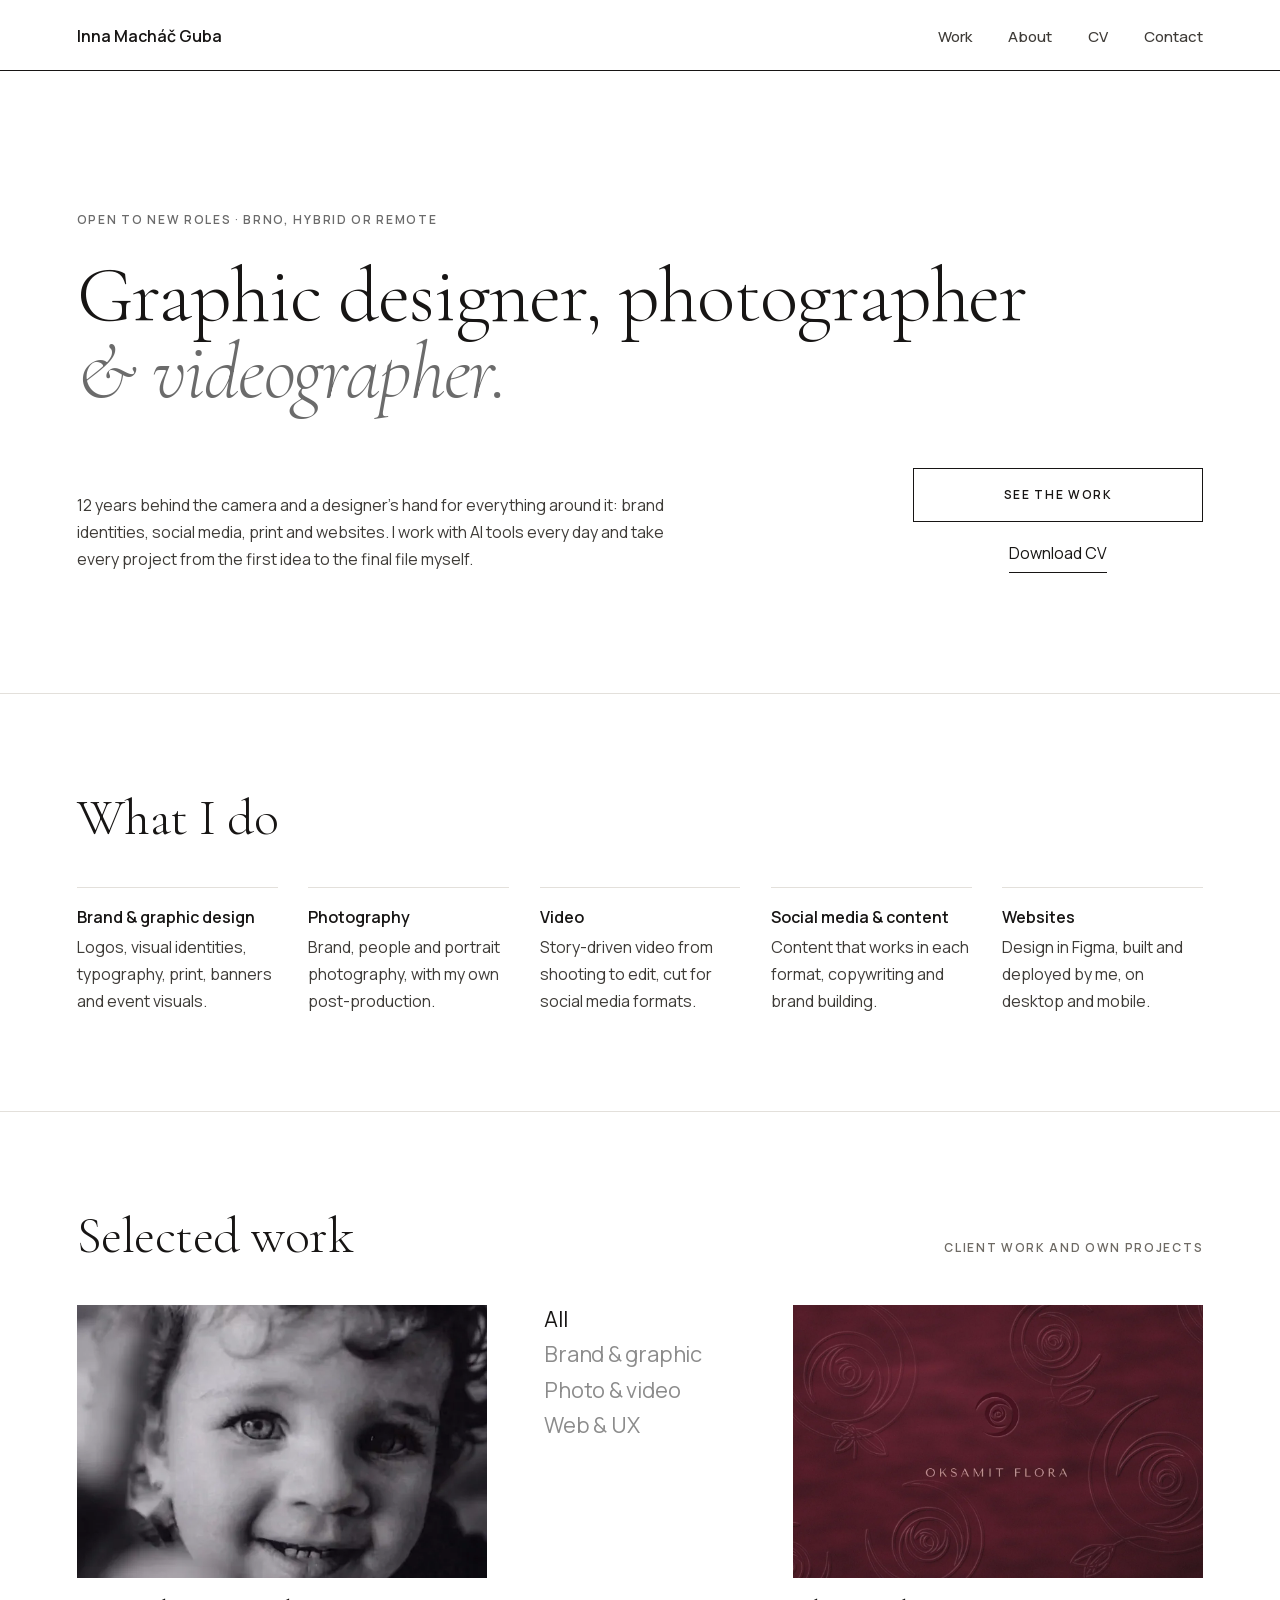
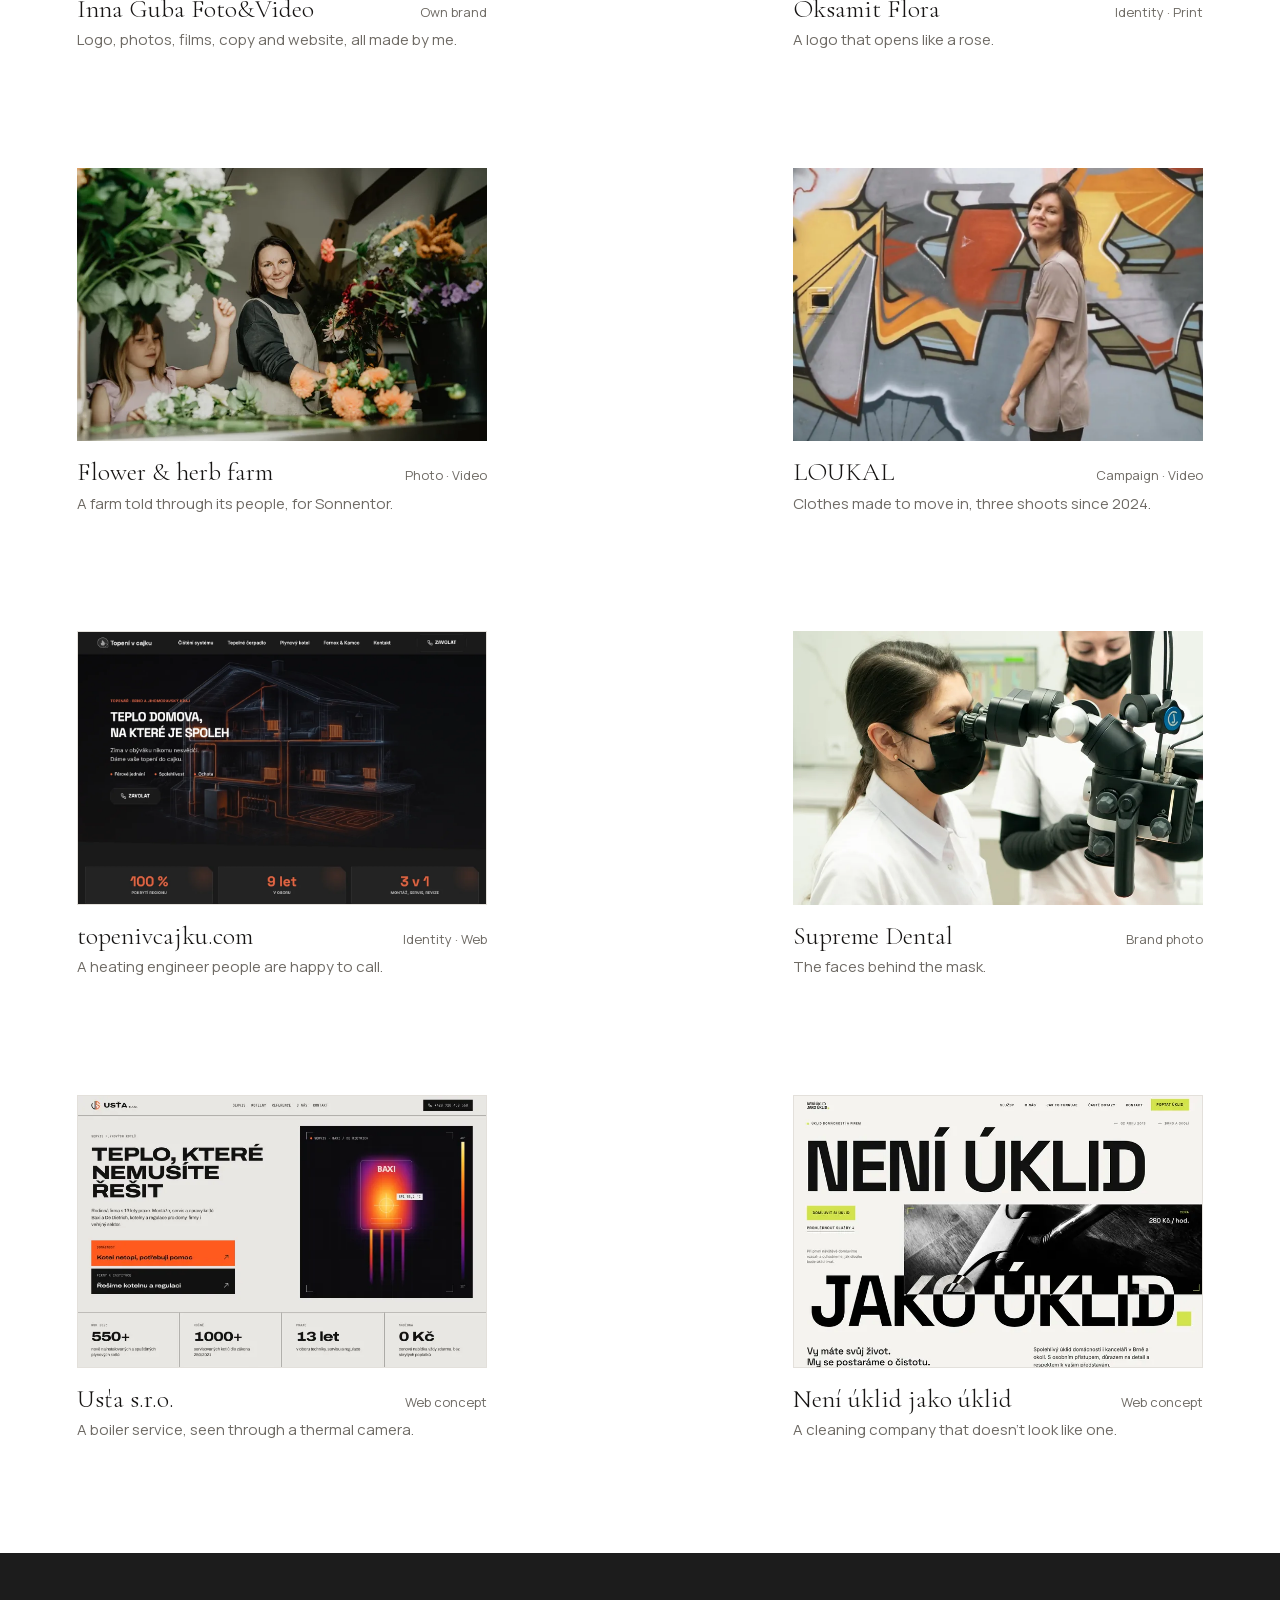
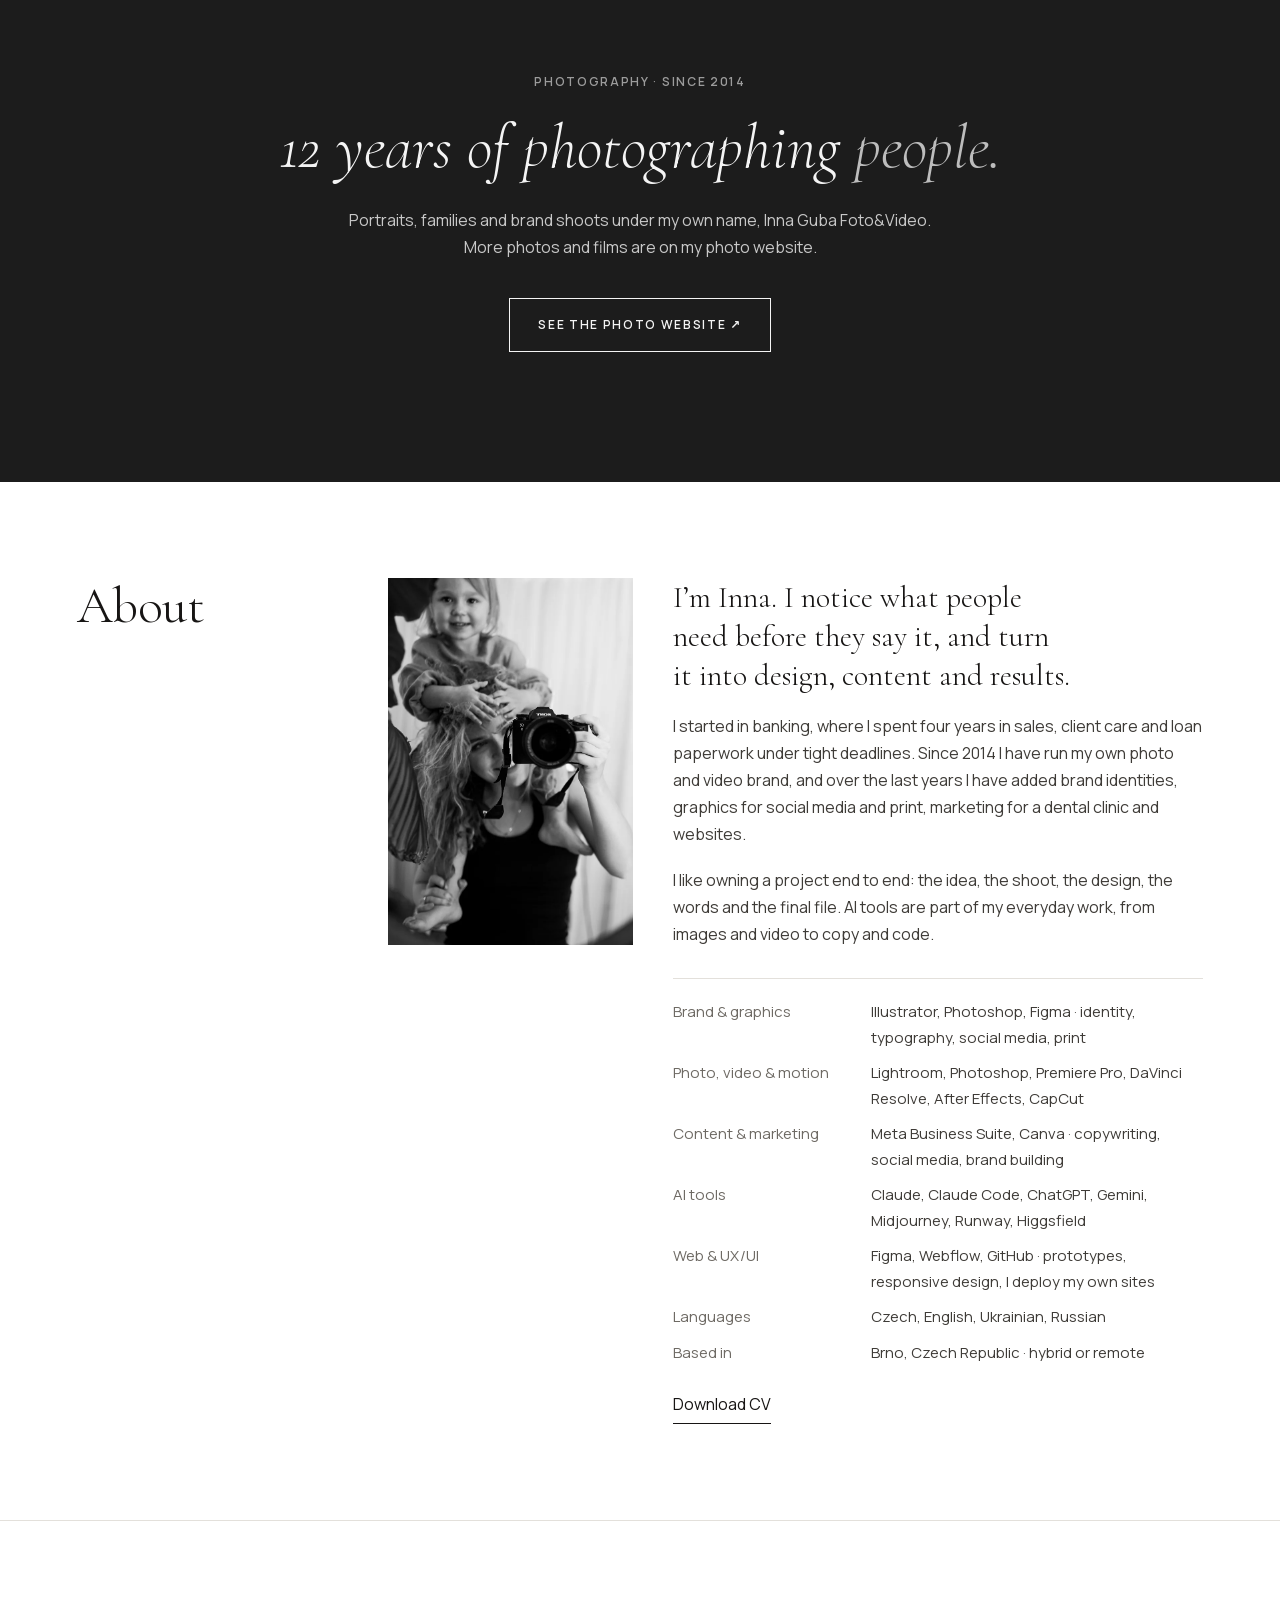
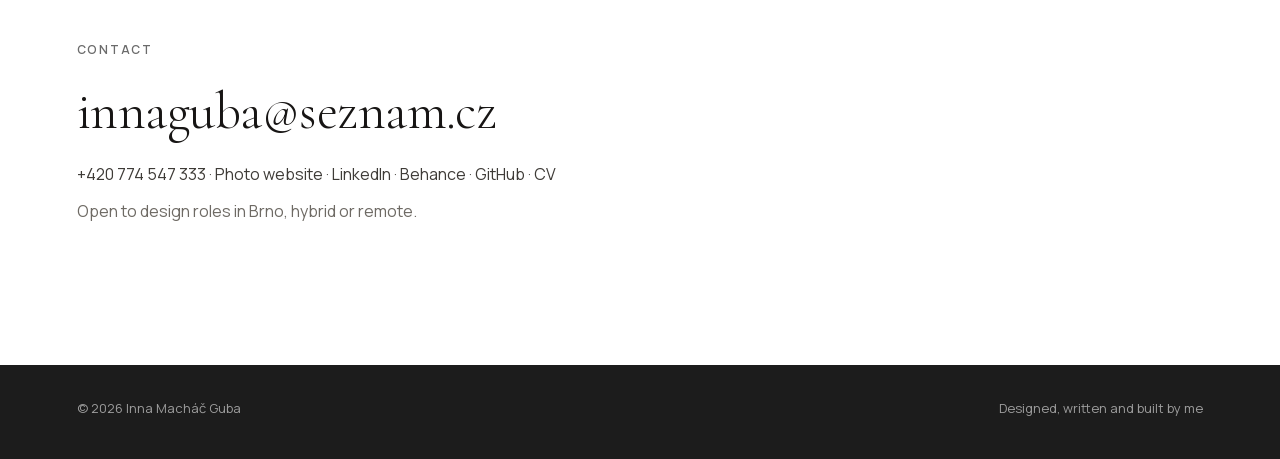
==== index.html @ ebc8677a "Oksamit Flora card: logo on embossed bordeaux velvet instead of the stationery mockup Co-Authored-By" ====
<!doctype html>
<html lang="en">
<head>
<meta charset="utf-8">
<meta name="viewport" content="width=device-width, initial-scale=1, viewport-fit=cover">
<title>Inna Macháč Guba — Graphic designer, photographer &amp; videographer</title>
<meta name="description" content="Portfolio of Inna Macháč Guba: brand identities, graphic design, photography, video, social media content and websites. Brno, hybrid or remote.">
<link rel="canonical" href="https://portfolio.innaguba.com/">
<meta name="author" content="Inna Macháč Guba">
<meta property="og:type" content="website">
<meta property="og:url" content="https://portfolio.innaguba.com/">
<meta property="og:title" content="Inna Macháč Guba — Graphic designer, photographer &amp; videographer">
<meta property="og:description" content="Brand, graphic design, photography, video, social media and websites.">
<meta property="og:image" content="https://portfolio.innaguba.com/assets/img/og/innaguba.jpg">
<meta property="og:image:width" content="1200">
<meta property="og:image:height" content="630">
<meta name="twitter:card" content="summary_large_image">
<meta name="theme-color" content="#FFFFFF">
<link rel="preload" href="assets/fonts/cormorant-garamond-normal-latin.woff2" as="font" type="font/woff2" crossorigin>
<link rel="icon" href="assets/img/favicon.svg?v=4" type="image/svg+xml">
<link rel="icon" href="assets/img/favicon-32.png?v=4" sizes="32x32" type="image/png">
<link rel="apple-touch-icon" href="assets/img/apple-touch-icon.png">
<link rel="stylesheet" href="assets/css/main.css?v=42">
<link rel="stylesheet" href="assets/css/portfolio.css?v=18">
<script>document.documentElement.classList.add('js')</script>
<script type="application/ld+json">{"@context":"https://schema.org","@type":"Person","name":"Inna Macháč Guba","jobTitle":"Graphic designer, photographer and videographer","url":"https://portfolio.innaguba.com/","image":"https://portfolio.innaguba.com/assets/img/portrait.webp","email":"mailto:innaguba@seznam.cz","address":{"@type":"PostalAddress","addressLocality":"Brno","addressCountry":"CZ"},"knowsLanguage":["en","cs","uk","ru"],"knowsAbout":["Graphic design","Brand identity","Photography","Video production","Social media content","AI tools","Web design","UX/UI"],"sameAs":["https://www.linkedin.com/in/inna-mach%C3%A1%C4%8D-guba/","https://www.behance.net/innaguba","https://github.com/imgcode-art","https://design.innaguba.com/"]}</script>
</head>
<body>
<a class="skip" href="#main">Skip to content</a>

<header class="site-head">
  <div class="wrap">
    <button class="menu-btn" type="button" aria-label="Open menu" aria-expanded="false" aria-controls="site-nav"><span></span><span></span></button>
    <a class="name" href="./" aria-label="Inna Macháč Guba, homepage">Inna Macháč Guba</a>
    <nav id="site-nav" aria-label="Main">
      <a href="#work">Work</a>
      <a href="#about">About</a>
      <a href="cv/Inna_Machac_Guba_CV.pdf" target="_blank" rel="noopener">CV</a>
      <a href="#contact">Contact</a>
    </nav>
  </div>
</header>

<main id="main">
<section class="hero">
  <div class="wrap">
    <div class="hero-top">
      <div>
        <p class="label">Open to new roles · Brno, hybrid or remote</p>
        <h1>Graphic designer, photographer <em class="accent">&amp;&nbsp;videographer.</em></h1>
      </div>
    </div>
    <div class="hero-foot">
      <p>12 years behind the camera and a designer’s hand for everything around it: brand identities, social media, print and websites. I work with AI tools every day and take every project from the first idea to the final file myself.</p>
      <div class="hero-actions">
        <a class="btn" href="#work">See the work</a>
        <a class="line-link" href="cv/Inna_Machac_Guba_CV.pdf" target="_blank" rel="noopener">Download CV</a>
      </div>
    </div>
  </div>
</section>

<section class="section" id="disciplines">
  <div class="wrap">
    <h2 class="h2">What I do</h2>
    <ol class="disc">
      <li><h3>Brand &amp; graphic design</h3><p>Logos, visual identities, typography, print, banners and event visuals.</p></li>
      <li><h3>Photography</h3><p>Brand, people and portrait photography, with my own post-production.</p></li>
      <li><h3>Video</h3><p>Story-driven video from shooting to edit, cut for social media formats.</p></li>
      <li><h3>Social media &amp; content</h3><p>Content that works in each format, copywriting and brand building.</p></li>
      <li><h3>Websites</h3><p>Design in Figma, built and deployed by me, on desktop and mobile.</p></li>
    </ol>
  </div>
</section>

<section class="section" id="work">
  <div class="wrap">
    <div class="work-head">
      <h2 class="h2">Selected work</h2>
      <span class="label">Client work and own projects</span>
    </div>

    <div class="wx" data-filter="all">
      <nav class="wx-filter" aria-label="Filter projects">
        <button type="button" data-cat="all" aria-pressed="true">All</button>
        <button type="button" data-cat="brand" aria-pressed="false">Brand &amp; graphic</button>
        <button type="button" data-cat="photo" aria-pressed="false">Photo &amp; video</button>
        <button type="button" data-cat="web" aria-pressed="false">Web &amp; UX</button>
      </nav>
      <div class="wx-col wx-l"></div>
      <div class="wx-col wx-r"></div>

      <div class="wx-pool">
        <a class="wcard" href="work/innaguba.html" data-cats="brand photo web">
          <span class="wmedia"><video class="loop" src="assets/video/innaguba/hero.mp4" poster="assets/video/innaguba/hero.webp" muted loop playsinline preload="none" aria-label="Black-and-white family film"></video></span>
          <span class="wmeta"><span class="wname">Inna Guba Foto&amp;Video</span><span class="wtag">Own brand</span></span>
          <span class="wline">Logo, photos, films, copy and website, all made by me.</span>
        </a>
        <a class="wcard" href="work/oksamit-flora.html" data-cats="brand">
          <span class="wmedia"><img src="assets/img/oksamit/card-1200.webp" width="1200" height="800" alt="The Oksamit Flora logo and wordmark on bordeaux velvet, with embossed roses around it" loading="lazy"></span>
          <span class="wmeta"><span class="wname">Oksamit Flora</span><span class="wtag">Identity · Print</span></span>
          <span class="wline">A logo that opens like a rose.</span>
        </a>
        <a class="wcard" href="work/herb-farm.html" data-cats="photo">
          <span class="wmedia"><img src="assets/img/farm/cover-800.webp" width="800" height="533" alt="A woman from the farm team smiling over fresh dahlias" loading="lazy"></span>
          <span class="wmeta"><span class="wname">Flower &amp; herb farm</span><span class="wtag">Photo · Video</span></span>
          <span class="wline">A farm told through its people, for Sonnentor.</span>
        </a>
        <a class="wcard" href="work/loukal.html" data-cats="photo">
          <span class="wmedia"><video class="loop" src="assets/video/loukal/graffiti.mp4" poster="assets/video/loukal/graffiti.webp" muted loop playsinline preload="none" aria-label="A woman in a beige T-shirt smiling in front of a colourful mural"></video></span>
          <span class="wmeta"><span class="wname">LOUKAL</span><span class="wtag">Campaign · Video</span></span>
          <span class="wline">Clothes made to move in, three shoots since 2024.</span>
        </a>
        <a class="wcard" href="work/topenivcajku.html" data-cats="brand web">
          <span class="wmedia shot"><img src="assets/img/topeni/card-1200.webp?v=2" width="1200" height="800" alt="The topenivcajku.com homepage: a glowing heating diagram of a house and the headline Teplo domova, na které je spoleh" loading="lazy"></span>
          <span class="wmeta"><span class="wname">topenivcajku.com</span><span class="wtag">Identity · Web</span></span>
          <span class="wline">A heating engineer people are happy to call.</span>
        </a>
        <a class="wcard" href="work/supreme-dental.html" data-cats="photo">
          <span class="wmedia"><img src="assets/img/supreme/micro-800.webp" width="800" height="533" alt="A dentist looking through a dental microscope, her assistant beside her" loading="lazy"></span>
          <span class="wmeta"><span class="wname">Supreme Dental</span><span class="wtag">Brand photo</span></span>
          <span class="wline">The faces behind the mask.</span>
        </a>
        <a class="wcard" href="work/usta.html" data-cats="web">
          <span class="wmedia shot"><img src="assets/img/usta/home-desktop-800.webp" width="800" height="500" alt="The homepage of the Usťa s.r.o. redesign" loading="lazy"></span>
          <span class="wmeta"><span class="wname">Usťa s.r.o.</span><span class="wtag">Web concept</span></span>
          <span class="wline">A boiler service, seen through a thermal camera.</span>
        </a>
        <a class="wcard" href="work/neniuklid.html" data-cats="web">
          <span class="wmedia shot"><img src="assets/img/neniuklid/home-desktop-800.webp" width="800" height="588" alt="The homepage of the Není úklid jako úklid redesign" loading="lazy"></span>
          <span class="wmeta"><span class="wname">Není úklid jako úklid</span><span class="wtag">Web concept</span></span>
          <span class="wline">A cleaning company that doesn’t look like one.</span>
        </a>
      </div>
    </div>
  </div>
</section>

<section class="band-night" id="eye">
  <div class="wrap">
    <h2 class="kicker">Photography · since 2014</h2>
    <p class="lead">12 years of photographing <span>people.</span></p>
    <p class="strip-text">Portraits, families and brand shoots under my own name, Inna Guba Foto&amp;Video. More photos and films are on my photo website.</p>
    <a class="btn btn-night" href="https://innaguba.com" target="_blank" rel="noopener">See the photo website ↗</a>
  </div>
</section>

<section class="section" id="about">
  <div class="wrap split">
    <h2 class="h2">About</h2>
    <div class="about-grid">
      <img class="about-photo about-work" src="assets/img/photo/hands.webp" width="733" height="1100" alt="Inna at work with her camera, a laughing child on her shoulders" loading="lazy">
      <div class="about-text">
        <p class="about-lead">I’m Inna. I notice what people need before they say it, and turn it into design, content and results.</p>
        <p>I started in banking, where I spent four years in sales, client care and loan paperwork under tight deadlines. Since 2014 I have run my own photo and video brand, and over the last years I have added brand identities, graphics for social media and print, marketing for a dental clinic and websites.</p>
        <p>I like owning a project end to end: the idea, the shoot, the design, the words and the final file. AI tools are part of my everyday work, from images and video to copy and code.</p>
        <dl class="facts">
          <dt>Brand &amp; graphics</dt><dd>Illustrator, Photoshop, Figma · identity, typography, social media, print</dd>
          <dt>Photo, video &amp; motion</dt><dd>Lightroom, Photoshop, Premiere Pro, DaVinci Resolve, After Effects, CapCut</dd>
          <dt>Content &amp; marketing</dt><dd>Meta Business Suite, Canva · copywriting, social media, brand building</dd>
          <dt>AI tools</dt><dd>Claude, Claude Code, ChatGPT, Gemini, Midjourney, Runway, Higgsfield</dd>
          <dt>Web &amp; UX/UI</dt><dd>Figma, Webflow, GitHub · prototypes, responsive design, I deploy my own sites</dd>
          <dt>Languages</dt><dd>Czech, English, Ukrainian, Russian</dd>
          <dt>Based in</dt><dd>Brno, Czech Republic · hybrid or remote</dd>
        </dl>
        <a class="line-link" href="cv/Inna_Machac_Guba_CV.pdf" target="_blank" rel="noopener" style="align-self:flex-start;margin-top:8px">Download CV</a>
      </div>
    </div>
  </div>
</section>

<section class="contact" id="contact">
  <div class="wrap">
    <p class="label">Contact</p>
    <a class="contact-mail" href="mailto:innaguba@seznam.cz">innaguba@seznam.cz</a>
    <p class="contact-lines"><span><a href="tel:+420774547333">+420 774 547 333</a></span><span class="sep"> · </span><span><a href="https://innaguba.com" target="_blank" rel="noopener">Photo website</a></span><span class="sep"> · </span><span><a href="https://www.linkedin.com/in/inna-mach%C3%A1%C4%8D-guba/" target="_blank" rel="noopener">LinkedIn</a></span><span class="sep"> · </span><span><a href="https://www.behance.net/innaguba" target="_blank" rel="noopener">Behance</a></span><span class="sep"> · </span><span><a href="https://github.com/imgcode-art" target="_blank" rel="noopener">GitHub</a></span><span class="sep"> · </span><span><a href="cv/Inna_Machac_Guba_CV.pdf" target="_blank" rel="noopener">CV</a></span></p>
    <p class="contact-note">Open to design roles in Brno, hybrid or remote.</p>
  </div>
</section>
</main>

<footer class="site-foot">
  <div class="wrap">
    <div class="foot-bar">
      <span>© 2026 Inna Macháč Guba</span>
      <span>Designed, written and built by me</span>
    </div>
  </div>
</footer>
<script src="assets/js/main.js?v=11" defer></script>
</body>
</html>
---- assets/css/main.css ----
/* Inna Macháč Guba — design.innaguba.com
   Quiet, editorial and strict: Cormorant Garamond for headings, Jost for text (same as the innaguba.com logo),
   soft grey-green paper, sage as the only accent, thin lines instead of boxes. */


@font-face{font-family:'Jost';font-style:normal;font-weight:300 800;font-display:swap;src:url(../fonts/jost-normal-latin.woff2) format('woff2');unicode-range:U+0000-00FF,U+0131,U+0152-0153,U+02BB-02BC,U+02C6,U+02DA,U+02DC,U+0304,U+0308,U+0329,U+2000-206F,U+20AC,U+2122,U+2191,U+2193,U+2212,U+2215,U+FEFF,U+FFFD}
@font-face{font-family:'Jost';font-style:normal;font-weight:300 800;font-display:swap;src:url(../fonts/jost-normal-latin-ext.woff2) format('woff2');unicode-range:U+0100-02BA,U+02BD-02C5,U+02C7-02CC,U+02CE-02D7,U+02DD-02FF,U+0304,U+0308,U+0329,U+1D00-1DBF,U+1E00-1E9F,U+1EF2-1EFF,U+2020,U+20A0-20AB,U+20AD-20C4,U+2113,U+2C60-2C7F,U+A720-A7FF}
/* Cormorant Garamond: the light, airy display serif of every headline */
@font-face{font-family:'Cormorant Garamond';font-style:normal;font-weight:300 700;font-display:swap;src:url(../fonts/cormorant-garamond-normal-latin.woff2) format('woff2');unicode-range:U+0000-00FF,U+0131,U+0152-0153,U+02BB-02BC,U+02C6,U+02DA,U+02DC,U+0304,U+0308,U+0329,U+2000-206F,U+20AC,U+2122,U+2191,U+2193,U+2212,U+2215,U+FEFF,U+FFFD}
@font-face{font-family:'Cormorant Garamond';font-style:normal;font-weight:300 700;font-display:swap;src:url(../fonts/cormorant-garamond-normal-latin-ext.woff2) format('woff2');unicode-range:U+0100-02BA,U+02BD-02C5,U+02C7-02CC,U+02CE-02D7,U+02DD-02FF,U+0304,U+0308,U+0329,U+1D00-1DBF,U+1E00-1E9F,U+1EF2-1EFF,U+2020,U+20A0-20AB,U+20AD-20C4,U+2113,U+2C60-2C7F,U+A720-A7FF}
@font-face{font-family:'Cormorant Garamond';font-style:italic;font-weight:300 700;font-display:swap;src:url(../fonts/cormorant-garamond-italic-latin.woff2) format('woff2');unicode-range:U+0000-00FF,U+0131,U+0152-0153,U+02BB-02BC,U+02C6,U+02DA,U+02DC,U+0304,U+0308,U+0329,U+2000-206F,U+20AC,U+2122,U+2191,U+2193,U+2212,U+2215,U+FEFF,U+FFFD}
@font-face{font-family:'Cormorant Garamond';font-style:italic;font-weight:300 700;font-display:swap;src:url(../fonts/cormorant-garamond-italic-latin-ext.woff2) format('woff2');unicode-range:U+0100-02BA,U+02BD-02C5,U+02C7-02CC,U+02CE-02D7,U+02DD-02FF,U+0304,U+0308,U+0329,U+1D00-1DBF,U+1E00-1E9F,U+1EF2-1EFF,U+2020,U+20A0-20AB,U+20AD-20C4,U+2113,U+2C60-2C7F,U+A720-A7FF}

:root{
  --paper:#F2F3F0;      /* page */
  --sand:#E2E7DF;       /* services band */
  --night:#2C3530;      /* process band, footer */
  --ink:#1B1F1C;        /* headings */
  --body:#3A403B;       /* text */
  --mute:#646B65;       /* labels, captions */
  --line:#D5D9D3;
  --walnut:#3D6442;     /* the one accent (name kept from the first palette) */
  --logo-accent:#3F6A44; /* a touch deeper, for "Design" in the wordmark */
  --cream:#EDF1EB;      /* text on dark */
  --gold:#B5C3AE;       /* accent on dark */
  --frame:#E4E8E1;      /* project card frame */
  --frame-line:#D3D9D0;
  --sand-line:#C9D1C5;
  --night-line:#414C45;
  --night-mute:#A3AEA4;
  --night-text:#C2CCC0;
  --head-bg:rgba(242,243,240,.92);
  --shadow:30,38,33;
  --serif:'Cormorant Garamond',Georgia,'Times New Roman',serif;
  --sans:'Jost',system-ui,-apple-system,'Segoe UI',sans-serif;
  --gutter:clamp(20px,6vw,80px);
  --max:1280px;
}

*,*::before,*::after{box-sizing:border-box}
html{scroll-behavior:smooth;scroll-padding-top:var(--head-h,66px)}
body{margin:0;background:var(--paper);color:var(--body);font-family:var(--sans);font-size:17px;line-height:1.65;-webkit-font-smoothing:antialiased;text-rendering:optimizeLegibility}
img{display:block;max-width:100%;height:auto}
a{color:inherit}
a:hover{color:var(--walnut)}
h1,h2,h3,p{margin:0}
:focus-visible{outline:2px solid var(--walnut);outline-offset:3px}
.skip{position:absolute;left:-999px;top:8px;background:var(--ink);color:#fff;padding:8px 14px;z-index:20}
.skip:focus{left:8px}

.wrap{max-width:var(--max);margin:0 auto;padding:0 var(--gutter)}
.serif{font-family:var(--serif);font-weight:300;color:var(--ink)}
.accent{color:var(--walnut);font-style:italic}
.label{font-size:14px;color:var(--mute)}
.line-link{display:inline-block;padding-bottom:5px;border-bottom:1px solid currentColor;text-decoration:none;color:var(--ink)}

/* Previous warm palette (walnut and sand), preview with ?theme=warm */
[data-theme="warm"]{
  --logo-accent:#59462D; --paper:#F4F3F0; --sand:#EBE4D9; --night:#2E241B; --ink:#1A1714; --body:#3F3934; --mute:#6B645C; --line:#D9D5CF; --walnut:#59462D; --cream:#F1EADF; --gold:#CDB89C; --frame:#E9E4DC; --frame-line:#DDD6CB; --sand-line:#D3C8B8; --night-line:#4A3D30; --night-mute:#B8AA97; --night-text:#CBBFAE; --head-bg:rgba(244,243,240,.92); --shadow:46,36,27;
}

/* Header */
.site-head{position:sticky;top:0;z-index:10;border-bottom:1px solid var(--ink);background:var(--head-bg);backdrop-filter:saturate(1.4) blur(10px);-webkit-backdrop-filter:saturate(1.4) blur(10px)}
.site-head .wrap{display:flex;justify-content:space-between;align-items:baseline;gap:24px;padding-top:24px;padding-bottom:20px;font-size:16px}
/* Wordmark matches the innaguba.com header logo exactly (Jost 400, 18px, 0.1em caps); "Design" carries the accent */
.site-head .name{font-family:var(--sans);font-weight:300;font-size:18px;line-height:1;letter-spacing:.1em;text-transform:uppercase;text-decoration:none;color:#111}
.site-head .name span{color:var(--logo-accent);font-weight:500}
.site-head nav{display:flex;gap:clamp(18px,3vw,36px)}
.site-head nav a{text-decoration:none}

/* Language switch: one quiet link after the menu */
.site-head nav .lang-switch{display:flex;gap:14px;padding-left:clamp(18px,3vw,36px);border-left:1px solid var(--line);font-size:14px;letter-spacing:.08em}
.site-head nav .lang-switch .is-current{color:var(--ink);text-decoration:underline;text-decoration-thickness:1px;text-underline-offset:6px}
.site-head nav .lang{color:var(--ink);opacity:.55;transition:opacity .2s ease}
.site-head nav .lang:hover{opacity:1}

/* Mobile menu button (hidden on larger screens) */
.menu-btn{display:none;width:44px;height:44px;margin:0;padding:0;border:0;background:none;cursor:pointer;position:relative;color:var(--ink)}
.menu-btn span{position:absolute;left:11px;right:11px;height:1.5px;background:currentColor;transition:transform .3s ease,top .3s ease}
.menu-btn span:nth-child(1){top:17px}
.menu-btn span:nth-child(2){top:25px}
.menu-open .menu-btn span:nth-child(1){top:21px;transform:rotate(45deg)}
.menu-open .menu-btn span:nth-child(2){top:21px;transform:rotate(-45deg)}

/* Sections */
.section{padding:clamp(64px,9vw,96px) 0;border-bottom:1px solid var(--line)}
.split{display:grid;grid-template-columns:minmax(0,1fr) minmax(0,3fr);gap:40px}
.cols-3{display:grid;grid-template-columns:repeat(3,minmax(0,1fr));gap:40px}
.cols-2{display:grid;grid-template-columns:repeat(2,minmax(0,1fr));gap:36px 40px}
.h2{font-family:var(--serif);font-weight:300;font-size:clamp(38px,4vw,49px);line-height:1.1;color:var(--ink)}
.item-title{font-weight:500;color:var(--ink);margin-bottom:10px}

/* Hero */
.hero{padding:clamp(80px,12vw,140px) 0 clamp(72px,10vw,120px);border-bottom:1px solid var(--line)}
.hero h1{margin-top:28px;max-width:1000px;font-family:var(--serif);font-weight:300;font-size:clamp(54px,9.4vw,116px);line-height:.98;letter-spacing:-.01em;color:var(--ink)}
.hero-foot{display:flex;justify-content:space-between;align-items:last baseline;gap:32px;margin-top:56px}
.hero-foot p{max-width:600px}
/* hero button: light with a fine dark frame, square and flat like every other edge on the site */
.hero-foot{align-items:flex-end}
.btn{display:inline-block;padding:16px 26px;font-size:14px;font-weight:400;letter-spacing:.1em;text-transform:uppercase;text-decoration:none;white-space:nowrap;color:var(--ink);background:var(--paper);border:1px solid var(--ink);transition:background .25s ease,color .25s ease}
.btn:hover{background:var(--ink);color:var(--paper)}

.hero-foot .hero-cta{width:var(--hero-side,290px);padding-left:12px;padding-right:12px;text-align:center}

/* Work */
.work-head{display:flex;justify-content:space-between;align-items:baseline;margin-bottom:40px}
.project{display:flex;flex-direction:column;gap:16px;text-decoration:none;color:inherit}
.project:hover{color:inherit}
.project-img{display:block;padding:clamp(16px,2.6vw,32px);border-radius:16px;overflow:hidden;background:var(--frame);border:1px solid var(--frame-line)}
.project-img img{width:100%;aspect-ratio:16/10;object-fit:cover;object-position:top;border-radius:6px;box-shadow:0 1px 2px rgba(var(--shadow),.08),0 12px 32px -18px rgba(var(--shadow),.35);transition:transform .8s cubic-bezier(.2,.7,.2,1)}
.project:hover .project-img img{transform:scale(1.03)}
.project-meta{display:flex;justify-content:space-between;gap:16px;font-size:15px}
.project-meta strong{font-weight:500;color:var(--ink)}
.project-meta .live{display:inline-flex;align-items:center;gap:8px;font-weight:500;color:var(--ink);text-decoration:underline;text-decoration-color:var(--line);text-underline-offset:4px}
.project-meta .live:hover{text-decoration-color:currentColor}
.project-meta span{color:var(--mute);text-align:right}
.project-story{font-size:15px;line-height:1.6}
.project-story em{font-style:normal;color:var(--mute)}
.project-link{font-size:15px;color:var(--ink);text-decoration:underline;text-underline-offset:4px;text-decoration-thickness:1px}

/* Tablet mockups (her own mockup with the live sites on screen) */
.project-img.tablet,.project-img.photo{padding:0;border:0;background:none;border-radius:16px}
.project-img.tablet img,.project-img.photo img{aspect-ratio:4/3;object-fit:cover;border-radius:16px;box-shadow:none}

.project-img.photo img{object-position:center}

/* A full-width project card (the brand shoot) under the two website cards */
.project-wide{grid-column:1/-1}
.project-wide .project-img{padding:0;border:0;background:none}
.project-wide .project-img img{aspect-ratio:21/9;object-fit:cover;object-position:center 40%;border-radius:16px;box-shadow:none}
.project-wide .project-story{max-width:760px}

/* Photography strip */
.photo-strip{padding:clamp(64px,9vw,104px) 0;border-bottom:1px solid var(--line)}
.strip{display:grid;grid-template-columns:repeat(3,minmax(0,1fr));gap:16px;align-items:center}
.strip img{width:100%;height:auto;border-radius:12px;object-fit:cover}
.strip img:nth-child(1){aspect-ratio:2/3}
.strip img:nth-child(2){aspect-ratio:2/3;margin-top:64px}
.strip img:nth-child(3){aspect-ratio:2/3}
.strip-note{max-width:760px;margin:40px auto 0;text-align:center;font-family:var(--serif);font-weight:400;font-size:clamp(27px,3vw,38px);line-height:1.3;color:var(--ink)}

/* About */
.about-grid{display:grid;grid-template-columns:repeat(3,minmax(0,1fr));gap:40px;align-items:start}
.about-photo{width:240px;height:240px;border-radius:50%;object-fit:cover}
.about-text{grid-column:span 2;display:flex;flex-direction:column;gap:18px}
/* link in running text: same colour as the text, only a faint underline that darkens on hover */
.about-text a:not(.line-link){color:var(--ink);text-decoration:underline;text-decoration-color:var(--line);text-decoration-thickness:1px;text-underline-offset:4px;transition:text-decoration-color .2s ease}
.about-text a:not(.line-link):hover{text-decoration-color:currentColor}
.about-lead{font-family:var(--serif);font-weight:400;font-size:34px;line-height:1.3;color:var(--ink)}
.facts{display:grid;grid-template-columns:minmax(0,1fr) minmax(0,2fr);gap:10px 32px;margin:12px 0 0;padding-top:20px;border-top:1px solid var(--line);font-size:14px}
.facts dt{color:var(--mute)}
.facts dd{margin:0}
.facts a{color:var(--ink);text-decoration:underline;text-decoration-color:var(--line);text-underline-offset:4px}
.facts a:hover{text-decoration-color:currentColor}

/* Services */
.band-sand{background:var(--sand);border-bottom:0}
/* services: the lavender of the first project card instead of the grey-green, prices in forest green */
/* prices sit on one line across the three columns, whatever the text length */
#services .cols-3>div:not(.price-note){display:flex;flex-direction:column}
#services .price{margin-top:auto;padding-top:14px}
.price{font-family:var(--serif);font-size:25px;color:var(--walnut)}
.price-note{grid-column:1/-1;display:flex;justify-content:space-between;align-items:baseline;gap:24px;margin-top:8px;padding-top:24px;border-top:1px solid var(--sand-line);font-size:15px}
.price-note .serif{font-style:italic;font-size:24px;color:var(--night)}

/* Process */
.band-night{background:var(--night);color:var(--cream);text-align:center;padding:clamp(88px,11vw,120px) 0 clamp(96px,12vw,130px)}
.band-night .kicker{font-size:13px;font-weight:500;letter-spacing:.12em;text-transform:uppercase;color:var(--night-mute)}
.band-night .lead{margin-top:20px;font-family:var(--serif);font-style:italic;font-weight:300;font-size:clamp(38px,5vw,63px);line-height:1.15}
.band-night .lead span{color:var(--gold)}
/* Process: four short steps, side by side on wide screens; lining numerals so "1." doesn't read as "I." */
.step-title{font-family:var(--serif);font-variant-numeric:lining-nums}
#process .lead{font-size:clamp(34px,5vw,56px)}
.steps{list-style:none;margin:56px 0 0;padding:0;display:grid;grid-template-columns:repeat(4,minmax(0,1fr));gap:40px}
.step{display:flex;flex-direction:column;align-items:center;gap:10px;padding-top:24px;border-top:1px solid var(--night-line)}
.step-title{font-weight:300;font-size:clamp(30px,2.6vw,38px);line-height:1.1;color:var(--cream)}
/* titles that wrap to two lines keep the texts under them on one line across the row */
@supports (grid-template-rows:subgrid){.step{display:grid;grid-row:span 3;grid-template-rows:subgrid;justify-items:center;align-items:start}.step-title{align-self:end}}
@media (max-width:900px){.steps{grid-template-columns:repeat(2,minmax(0,1fr));gap:48px 32px}}
@media (max-width:640px){.steps{grid-template-columns:1fr;gap:36px}}
.step-text{max-width:540px;font-size:15px;line-height:1.6;color:var(--night-text)}
/* what the client gets: same text style as the step, just brighter */
.step-get{margin-top:-6px;max-width:540px;font-size:15px;line-height:1.6;color:var(--cream)}
@media (max-width:640px){.step-title{font-size:32px;font-weight:400}#process .lead{font-weight:400}}

/* Reviews */
.quote{font-family:var(--serif);font-weight:400;font-size:25px;line-height:1.45;color:var(--ink)}
.quote-by{margin-top:14px;font-size:14px;color:var(--mute)}
.reviews-foot{margin-top:32px;padding-top:20px;border-top:1px solid var(--line);font-size:14px}
.reviews-foot a{color:var(--walnut)}

/* same small spaced capitals as the PROCESS label */
.reviews-label{text-align:center;font-size:13px;font-weight:500;letter-spacing:.12em;text-transform:uppercase;color:var(--mute)}
.quote-big{max-width:980px;margin:28px auto 0;text-align:center}
.quote-big blockquote{margin:0;font-family:var(--serif);font-weight:300;font-size:clamp(36px,4.4vw,60px);line-height:1.18;color:var(--ink)}
.quote-big .quote-by{margin-top:22px}
.quotes-small{margin-top:clamp(56px,7vw,80px);padding-top:32px;border-top:1px solid var(--line)}
.quotes-small figure{margin:0}
.quotes-small blockquote{margin:0}
#reviews .reviews-foot{text-align:center;margin-top:clamp(40px,5vw,56px);padding-top:0;border-top:0}

/* Contact */
.contact{padding:clamp(88px,11vw,120px) 0 clamp(96px,12vw,140px)}
.contact-mail{display:inline-block;margin-top:24px;font-family:var(--serif);font-weight:300;font-size:clamp(34px,4.5vw,54px);line-height:1.1;letter-spacing:-.01em;color:var(--ink);text-decoration:none;word-break:break-word}
.contact-lines{margin-top:20px}
.contact-lines a{text-decoration:none}
.contact-note{margin-top:10px;color:var(--mute)}

/* Footer */
.site-foot{background:var(--night);color:var(--cream)}
.site-foot .slogan{padding:80px 0;text-align:center;font-family:var(--serif);font-weight:300;font-size:clamp(34px,4.5vw,54px);line-height:1.15}
.site-foot .slogan em{color:var(--gold)}
.foot-bar{display:flex;justify-content:space-between;gap:16px;padding:24px 0 40px;border-top:1px solid var(--night-line);font-size:13px;color:var(--night-mute)}
.foot-bar a{color:var(--night-mute)}
.foot-bar a:hover{color:var(--cream)}

/* Legal pages */
.legal{max-width:760px;padding:clamp(64px,9vw,96px) 0}
.legal h1{font-family:var(--serif);font-weight:300;font-size:clamp(45px,6vw,72px);line-height:1.05;color:var(--ink)}
.legal h2{margin:40px 0 10px;font-size:17px;font-weight:500;color:var(--ink)}
.legal p,.legal li{line-height:1.7}
.legal ul{padding-left:20px;margin:0}
.legal .label{margin-top:16px}

/* Scroll reveal (only when JS runs) */
.js [data-reveal]{opacity:0;transform:translateY(24px);transition:opacity .9s ease,transform .9s cubic-bezier(.2,.7,.2,1)}
.js [data-reveal].is-in{opacity:1;transform:none}
@media (prefers-reduced-motion:reduce){
  html{scroll-behavior:auto}
  .js [data-reveal]{opacity:1;transform:none;transition:none}
  .project-img img{transition:none}
}

/* Tablet and phone */
@media (max-width:900px){
  .split{grid-template-columns:1fr;gap:28px}
  .cols-3{grid-template-columns:1fr;gap:32px}
  .cols-2{grid-template-columns:1fr}
  .about-grid{grid-template-columns:1fr}
  .about-text{grid-column:auto}
  .about-photo{width:180px;height:180px}
  .strip{grid-template-columns:1fr 1fr}
  .strip img:nth-child(2){margin-top:0}
  .strip img:nth-child(3){display:none}
  .price-note{flex-direction:column;gap:8px}
}
@media (max-width:640px){
  .work-head{flex-direction:column;align-items:flex-start;gap:10px}
  .project-wide .project-img img{aspect-ratio:4/3}
  .about-photo{justify-self:center;margin:0 auto}
  .contact-lines{display:flex;flex-direction:column;gap:6px}
  .contact-lines .sep{display:none}
  .hero{padding-top:44px}
  .hero p.label{font-size:15px}
  /* phone header: logo centred, menu button on the right, links open as a full-screen panel */
  /* no backdrop blur here: it would make the fixed menu panel position itself inside the header */
  .site-head{background:var(--paper);backdrop-filter:none;-webkit-backdrop-filter:none}
  .site-head .wrap{display:grid;grid-template-columns:44px 1fr 44px;align-items:center;gap:8px;padding-top:12px;padding-bottom:12px}
  .site-head .name{grid-column:2;justify-self:center;font-size:16px}
  .menu-btn{display:block;grid-column:3;grid-row:1}
  .site-head nav{position:fixed;inset:var(--head-h,69px) 0 0 0;z-index:9;display:flex;flex-direction:column;align-items:center;justify-content:center;gap:28px;background:var(--paper);opacity:0;visibility:hidden;transition:opacity .3s ease,visibility .3s}
  .site-head nav a{font-family:var(--serif);font-weight:400;font-size:40px;color:var(--ink)}
  .menu-open .site-head nav{opacity:1;visibility:visible}
  .menu-open{overflow:hidden}
  .site-head nav .lang-switch{margin-top:20px;padding:22px 0 0;border-left:0;border-top:1px solid var(--line);gap:28px;font-size:18px;letter-spacing:.14em}
  .site-head nav .lang{font-family:var(--sans);font-size:18px;letter-spacing:.14em}
  .hero-foot{flex-direction:column;align-items:flex-start}
  .hero-cta{align-self:center;max-width:100%;white-space:normal;text-align:center}
  .project-meta{flex-direction:column;gap:2px}
  .project-meta span{text-align:left}
  .foot-bar{flex-direction:column}
  .facts{grid-template-columns:1fr 2fr}
}
@media (max-width:640px){.br-desk{display:none}}
/* Cormorant at 300 gets too thin below ~40px: on phones the serif headings drop under that, so they go to 400 */
@media (max-width:640px){.h2,.stack-title,.quote-big blockquote,.contact-mail,.site-foot .slogan{font-weight:400}}

/* project cards: link names never break, "Read the case study" lines up at the bottom of each row */
.project-meta .live{white-space:nowrap}
.project-link{margin-top:auto;align-self:flex-start}

/* Projects: large cards that stick under the header and slide over each other while scrolling */
.stack{display:flex;flex-direction:column;gap:clamp(24px,4vw,40px);margin-top:clamp(8px,2vw,16px)}
/* empty space after the last card: the stack holds still here while the last card settles to the same size,
   and it doubles as the gap before the photo strip */
.stack::after{content:"";height:18vh}
#work{padding-bottom:0;border-bottom:0}
.stack-card{--bg:var(--sand);--fg:var(--ink);--txt:var(--body);--sub:var(--mute);
  position:sticky;top:calc(var(--head-h,66px) + 20px + var(--i) * 14px);
  display:grid;grid-template-columns:minmax(0,5fr) minmax(0,7fr);gap:clamp(24px,4vw,56px);
  height:clamp(460px,calc(100vh - var(--head-h,66px) - 120px),600px);padding:clamp(20px,2.6vw,32px);
  border-radius:24px;background:var(--bg);color:var(--txt);
  box-shadow:0 -1px 0 rgba(255,255,255,.4) inset,0 -18px 40px -28px rgba(var(--shadow),.35);
  transform-origin:50% 0;will-change:transform}
.stack-card{--acc:var(--walnut)}
/* each card wears its client's own colours; the site itself stays green */
.stack-card.tone-walnut{--bg:#6B5539;--fg:#F4EEE4;--txt:#E6DCCD;--sub:#CDBFA9;--acc:#E8C9A0} /* innaguba.com walnut, the strongest card goes first */
.stack-card.tone-sage{--bg:#C0CEBB;--acc:#9A4706} /* kvetinovafarma.com orange, deepened to read on sage */
.stack-card.tone-ivory{--bg:#E9DFD6;--acc:#4A0E1C}
.stack-card.tone-clinic{--bg:#E2E6E8;--acc:#930637} /* Supreme Dental: cool surgery white-grey, their raspberry logo colour */
.stack-card.tone-teal{--bg:#11373E;--fg:#F0EFEC;--txt:#D3DEDC;--sub:#A6BDBB;--acc:#A9BFAB} /* Loukal logo teal, their sage */
.stack-card.tone-concrete{--bg:#DAD6D0;--acc:#A34B12} /* topenivcajku.com orange on warm grey, so their dark site stands out */
.stack-card{--sub:rgba(27,31,28,.74)} /* labels on the light cards, 5:1 at 14px */
.stack-card.tone-ink{--bg:#111111;--fg:#F4F3EF;--txt:#DEDED9;--sub:#A8A8A3;--acc:#D3E34C} /* Není úklid concept: black and acid lime */
.stack-card.tone-paper{--bg:#E7E6E2;--acc:#B83A0E} /* Usťa: their paper ground, signal orange deepened to read on it */
.stack-text{display:flex;flex-direction:column;gap:18px;padding:clamp(4px,1.4vw,16px) 0 clamp(4px,1.4vw,16px) clamp(4px,1.4vw,16px);min-height:0}
.stack-kind{margin:0;font-size:14px;color:var(--sub)}
.stack-title{margin:0;font-family:var(--serif);font-weight:300;font-size:clamp(34px,3.4vw,54px);line-height:1.08;letter-spacing:-.01em;color:var(--fg)}
.stack-title em{font-style:italic;color:var(--acc)}
.stack-card .project-story{margin:0;color:var(--txt)}
.stack-card .project-story em{color:var(--sub)}
.stack-links{display:flex;flex-wrap:wrap;gap:12px 28px;align-items:baseline;margin-top:auto}
.stack-card .project-link,.stack-card .live{color:var(--fg);text-decoration-color:currentColor}
.stack-card .live{font-size:15px;text-decoration:underline;text-decoration-color:color-mix(in srgb,currentColor 35%,transparent);text-underline-offset:4px;white-space:nowrap}
.stack-img{display:block;min-height:0;border-radius:16px;overflow:hidden}
.stack-img img{width:100%;height:100%;object-fit:cover;transition:transform .8s cubic-bezier(.2,.7,.2,1)}
.stack-card:hover .stack-img img{transform:scale(1.03)}
@media (max-width:900px){
  .stack-card{grid-template-columns:1fr;grid-template-rows:auto auto;height:auto;top:calc(var(--head-h,60px) + 12px + var(--i) * 10px);gap:20px;border-radius:20px}
  .stack-text{padding:4px 4px 0;gap:14px}
  .stack-img{order:-1;aspect-ratio:4/3}
  .stack-card .project-story{font-size:15px}
}
/* short screens or reduced motion: cards simply follow each other */
@media (max-height:620px),(prefers-reduced-motion:reduce){.stack-card{position:relative;top:auto}.stack::after{height:clamp(64px,9vw,96px)}}
@media (prefers-reduced-motion:reduce){.stack-img img{transition:none}}
/* tablet mockups sit straight on the card colour, no frame */
.stack-img.device{border-radius:0;overflow:visible;display:flex;align-items:center;justify-content:center}
.stack-img.device img{object-fit:contain;max-height:100%}
.stack-card:hover .stack-img.device img{transform:scale(1.02)}
@media (max-width:900px){.stack-img.device{aspect-ratio:auto}.stack-img.device img{height:auto}}


/* the services line above the hero headline: readable, not a footnote */
.hero .label{font-size:clamp(16px,1.5vw,19px);color:var(--ink)}

/* Hand-drawn marks: a loose pen circle or a double underline that draws itself when it comes into view */
.mark{position:relative;display:inline-block;white-space:nowrap;--mark:var(--ink)}
.mark-svg{position:absolute;pointer-events:none;overflow:visible;fill:none;stroke:var(--mark);stroke-width:1.4;stroke-linecap:round;stroke-linejoin:round}
.mark-svg path{vector-effect:non-scaling-stroke;stroke-dasharray:1;stroke-dashoffset:0}
.mark-circle{margin-right:.25em}
.mark-circle.is-mid{margin-left:.4em}
.mark-circle .mark-svg{left:-.45em;top:-.3em;width:calc(100% + .9em);height:calc(100% + .6em)}
.mark-under .mark-svg{left:-.1em;right:-.1em;bottom:-.42em;width:calc(100% + .2em);height:.55em}
.site-foot .mark,.band-night .mark{--mark:var(--gold)}
.js .mark .mark-svg path{stroke-dashoffset:1}
.js .mark.is-drawn .mark-svg path{stroke-dashoffset:0;transition:stroke-dashoffset 1.1s cubic-bezier(.6,.1,.2,1) .25s}
@media (prefers-reduced-motion:reduce){.js .mark .mark-svg path{stroke-dashoffset:0;transition:none}}

/* studio photo in the Process band: where the first conversation happens */
.process-photo{max-width:380px;margin:clamp(32px,4vw,44px) auto 0}
.process-photo img{width:100%;border-radius:16px}
.process-photo figcaption{margin-top:14px;font-size:14px;color:var(--night-mute);text-wrap:balance}
/* photo cards take exactly the footprint of the tablet body in the mockups (1188 x 906 of the 1260 x 984 image,
   sitting a little above its centre), rounded, with a soft shadow */
.stack-img.device.photo img{width:94.3%;height:auto;max-height:none;aspect-ratio:1188/906;object-fit:cover;border-radius:22px;margin-bottom:3.8%;box-shadow:0 26px 40px -26px rgba(0,0,0,.5)}
@media (max-width:900px){.stack-img.device.photo img{width:100%}}


/* Questions: one column of questions that open on click */
.faq{border-top:1px solid var(--line)}
.faq-item{border-bottom:1px solid var(--line)}
.faq-item summary{position:relative;display:block;padding:22px 48px 22px 0;cursor:pointer;list-style:none;font-family:var(--serif);font-weight:400;font-size:clamp(24px,2.2vw,29px);line-height:1.25;color:var(--ink);transition:color .2s ease}
.faq-item summary::-webkit-details-marker{display:none}
.faq-item summary:hover{color:var(--walnut)}
.faq-item summary:focus-visible{outline:2px solid var(--walnut);outline-offset:4px}
.faq-item summary::before,.faq-item summary::after{content:"";position:absolute;right:8px;top:50%;width:16px;height:1px;background:currentColor;transition:transform .3s ease}
.faq-item summary::after{transform:rotate(90deg)}
.faq-item[open] summary::before{transform:rotate(45deg)}
.faq-item[open] summary::after{transform:rotate(135deg)}
.faq-item p{margin:0;max-width:620px;padding:0 48px 26px 0}
/* smooth opening where the browser supports it; elsewhere it simply opens */
@supports (interpolate-size:allow-keywords){
  .faq{interpolate-size:allow-keywords}
  .faq-item::details-content{height:0;overflow:hidden;transition:height .35s ease,content-visibility .35s allow-discrete}
  .faq-item[open]::details-content{height:auto}
}
---- assets/css/portfolio.css ----
/* portfolio.innaguba.com — the job portfolio. Builds on main.css (same type, colours and rhythm as design.innaguba.com);
   everything I do gets equal weight: disciplines, one filterable grid of projects, photography band, about, contact. */

/* Neutral palette: warm grey paper, near-black band, one quiet taupe accent; overrides the green of main.css and matches the CV */
:root{
  --paper:#FFFFFF; --sand:#F2F1EE; --night:#1C1C1C; --ink:#171514; --body:#3E3B37; --mute:#6E6A64; --line:#E3E0DB;
  --walnut:#6B6B6B; --logo-accent:#6B6B6B; --cream:#F4F4F4; --gold:#BDBDBD; --frame:#F3F2EF; --frame-line:#E4E1DC;
  --sand-line:#D6D2CB; --night-line:#3A3A3A; --night-mute:#9C9C9C; --night-text:#C8C8C8; --head-bg:rgba(255,255,255,.92); --shadow:28,28,28;
}

.hero h1{max-width:none;font-size:clamp(44px,6.2vw,88px)}
.hero-actions{display:flex;flex-direction:column;align-items:center;gap:18px}
.hero-actions .btn{width:290px;text-align:center}

/* What I do: five disciplines on one line, numbered, hairline on top */
.disc{list-style:none;display:grid;grid-template-columns:repeat(5,minmax(0,1fr));gap:clamp(20px,2.4vw,32px);margin:40px 0 0;padding:0}
.disc li{padding-top:18px;border-top:1px solid var(--line)}
.disc h3{margin:0 0 8px;font-family:var(--serif);font-weight:400;font-size:26px;line-height:1.15;color:var(--ink)}
.disc p{font-size:15px}

.work-head{flex-wrap:wrap;gap:16px 32px}

/* Project grid: two columns, every card the same 3:2 size, the filter stands still between them */
.wx{display:grid;grid-template-columns:minmax(0,1fr) minmax(230px,.5fr) minmax(0,1fr);column-gap:clamp(24px,3vw,48px);align-items:start}
.wx-col{display:flex;flex-direction:column;gap:clamp(72px,9vw,128px)}
.wx-l{grid-column:1;grid-row:1}
.wx-r{grid-column:3;grid-row:1}
.wx-pool{display:none}
/* without JS the cards stay in the pool: show it as a plain two-column grid */
html:not(.js) .wx{display:block}
html:not(.js) .wx-filter{display:none}
html:not(.js) .wx-pool{display:grid;grid-template-columns:repeat(2,minmax(0,1fr));gap:clamp(56px,7vw,96px) clamp(24px,3vw,48px)}
.wx-filter{grid-column:2;grid-row:1;position:sticky;top:calc(50vh - 80px);align-self:start;display:flex;flex-direction:column;align-items:flex-start;gap:6px;padding-left:clamp(0px,1.5vw,24px)}
.wx-filter button{all:unset;cursor:pointer;font-family:var(--sans);font-weight:400;font-size:clamp(20px,1.7vw,24px);line-height:1.35;letter-spacing:-.01em;color:#8C8C8C;white-space:nowrap;transition:color .25s}
.wx-filter button:hover{color:var(--ink)}
.wx-filter button[aria-pressed="true"]{color:var(--ink)}
.wx-filter button:focus-visible{outline:2px solid var(--ink);outline-offset:4px}

.wcard{display:block;text-decoration:none;color:var(--body)}
.wmedia{display:block;aspect-ratio:3/2;overflow:hidden;background:var(--frame)}
.wmedia img,.wmedia video{width:100%;height:100%;object-fit:cover;display:block;transition:transform .8s cubic-bezier(.2,.7,.2,1)}
/* website cards: a plain screenshot from the top of the page, same 3:2 box as the photos; hairline so white pages keep their edge */
.wmedia.shot{outline:1px solid var(--line);outline-offset:-1px}
.wmedia.shot img{object-position:top}
.wcard:hover .wmedia img,.wcard:hover .wmedia video{transform:scale(1.025)}
.wmeta{display:flex;justify-content:space-between;align-items:baseline;gap:16px;margin-top:16px}
.wname{font-family:var(--serif);font-weight:400;font-size:clamp(24px,2vw,28px);line-height:1.15;color:var(--ink)}
.wtag{font-size:13px;color:var(--mute);white-space:nowrap}
.wline{display:block;margin-top:4px;font-size:15px;color:var(--mute)}

::view-transition-group(*){animation-duration:.45s;animation-timing-function:cubic-bezier(.2,.7,.2,1)}

/* Tablet & phone: filter becomes a sticky row, one column */
@media (max-width:900px){
  .wx{display:block}
  .wx-filter{position:sticky;top:var(--head-h,60px);z-index:5;flex-direction:row;flex-wrap:nowrap;overflow-x:auto;gap:20px;padding:14px 0;margin:0 0 32px;background:var(--paper);border-bottom:1px solid var(--line);scrollbar-width:none}
  .wx-filter button{font-size:17px;white-space:nowrap}
  html:not(.js) .wx-pool{grid-template-columns:1fr}
  .wx-col{gap:56px}
  .wx-l{margin-bottom:56px}
}
@media (prefers-reduced-motion:reduce){::view-transition-group(*){animation:none}}

/* Photography band */
.strip3{display:grid;grid-template-columns:repeat(3,minmax(0,1fr));gap:clamp(12px,1.6vw,20px);max-width:960px;margin:clamp(40px,5vw,56px) auto 0}
.strip3 img{width:100%;aspect-ratio:2/3;object-fit:cover}
.strip-text{max-width:620px;margin:32px auto 0;color:var(--night-text)}

.about-lead{font-size:30px}
.facts{grid-template-columns:minmax(0,1fr) minmax(0,2fr)}
.site-foot .foot-bar{border-top:0;padding-top:32px}

@media (max-width:1000px){
  .disc{grid-template-columns:repeat(2,minmax(0,1fr))}
}
@media (max-width:760px){
}
@media (max-width:640px){
  .hero-actions{align-self:stretch}
  .hero-actions .btn{width:100%;white-space:normal}
  .disc{grid-template-columns:1fr}
  .strip3 img:nth-child(3){display:none}
  .strip3{grid-template-columns:1fr 1fr}
}

/* main.css zeroes this for the design site; here the grid is followed by the dark band and needs its air back */
#work{padding-bottom:clamp(72px,9vw,110px)}
.btn-night{margin-top:36px;background:none;color:var(--cream);border-color:var(--cream)}
.btn-night:hover{background:var(--cream);color:var(--night)}
.band-night .strip-text{margin-top:24px}

/* ===== Type system, same as the CV =====
   Two families only: Manrope for everything you read, Cormorant for display headings.
   Italic appears twice: the hero accent and the dark band. One eyebrow style (CV section label) for every small label and button.
   Scale: display / h2 / title 30 / body 16 / eyebrow 12. */
@font-face{font-family:'Manrope';font-weight:300 800;font-display:swap;src:url(../fonts/manrope-latin.woff2) format('woff2')}
@font-face{font-family:'Manrope';font-weight:300 800;font-display:swap;src:url(../fonts/manrope-latin-ext.woff2) format('woff2');unicode-range:U+0100-02BA,U+02BD-02C5,U+02C7-02CC,U+02CE-02D7,U+02DD-02FF}
:root{--sans:'Manrope',system-ui,-apple-system,'Segoe UI',sans-serif}
body{font-size:16px;line-height:1.7}

/* the eyebrow */
.label,.hero .label,.kind,.band-night .kicker,.contact .label,.btn,.reviews-label{
  font-family:var(--sans);font-size:12px;font-weight:600;letter-spacing:.14em;text-transform:uppercase;line-height:1.5}
.label,.kind{color:var(--mute)}
.hero .label{color:var(--walnut)}
.contact .label{color:var(--walnut)}
.btn{padding:17px 28px}

/* header: wordmark set like the CV name */
.site-head .name{font-family:var(--sans);font-weight:600;font-size:16px;letter-spacing:0;text-transform:none;color:var(--ink)}
.site-head nav a{font-size:15px;font-weight:500}

/* display */
.hero h1{font-weight:300;letter-spacing:-.015em}
.h2{font-size:clamp(38px,4vw,52px);letter-spacing:-.01em}
.about-lead{font-family:var(--serif);font-weight:300;font-size:30px;line-height:1.3}
.contact-mail{font-size:clamp(34px,4.4vw,52px)}

/* text */
.disc h3{font-family:var(--sans);font-weight:600;font-size:16px;line-height:1.4;margin:0 0 6px}
.disc p,.hero-foot p{font-size:16px}
.facts{font-size:15px}
.contact-note,.strip-text{font-size:16px}

/* Hero: no portrait, the headline runs across the full width in two lines; her photo is in About */
.hero-top h1{margin-top:28px}
.hero h1 em{display:block}
/* About: me at work, a plain 2:3 rectangle like the rest of the photos */
.about-photo.about-work{width:100%;max-width:300px;height:auto;aspect-ratio:2/3;border-radius:0;object-fit:cover}

/* Display headings: balanced lines, so no word is left alone on a line (e.g. "They" before an italic phrase) */
h2,.h2,.cs-hero h1,.cs h2,.callout,.band-night .lead,.about-lead{text-wrap:balance}
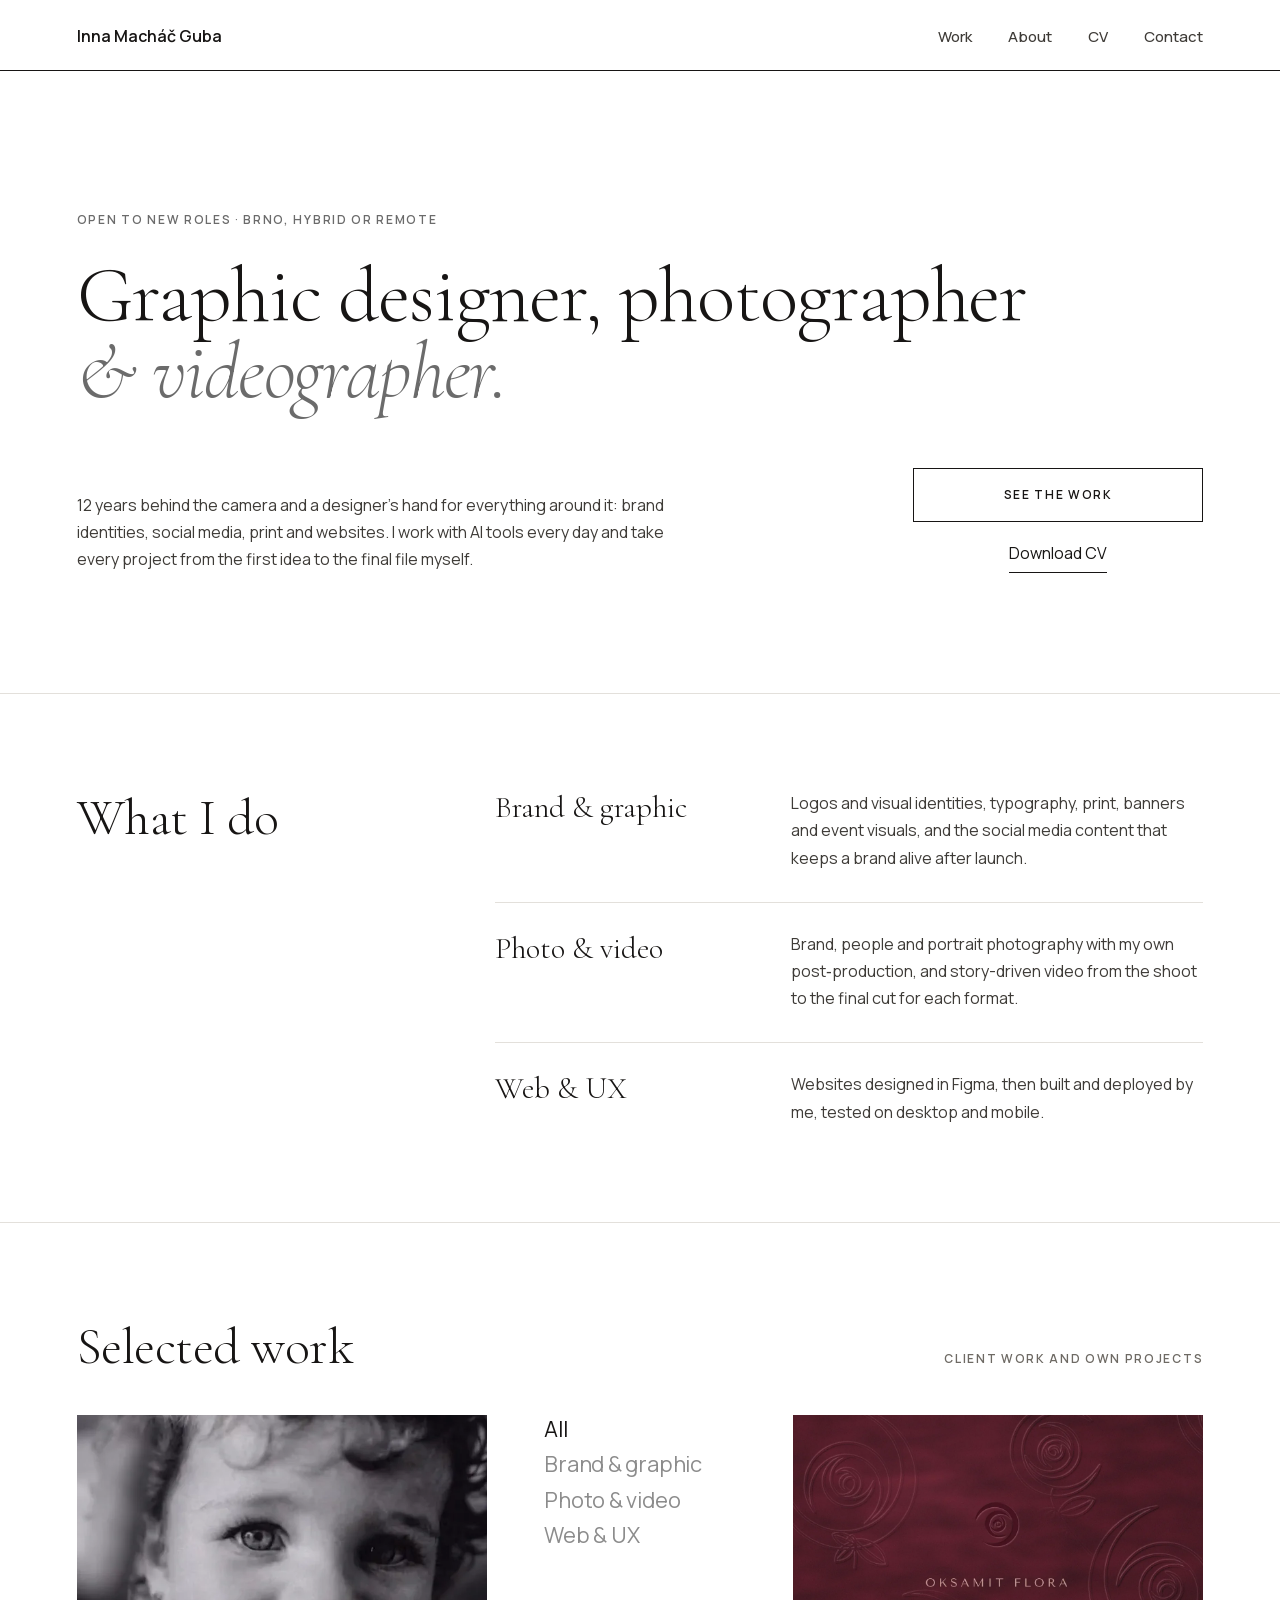
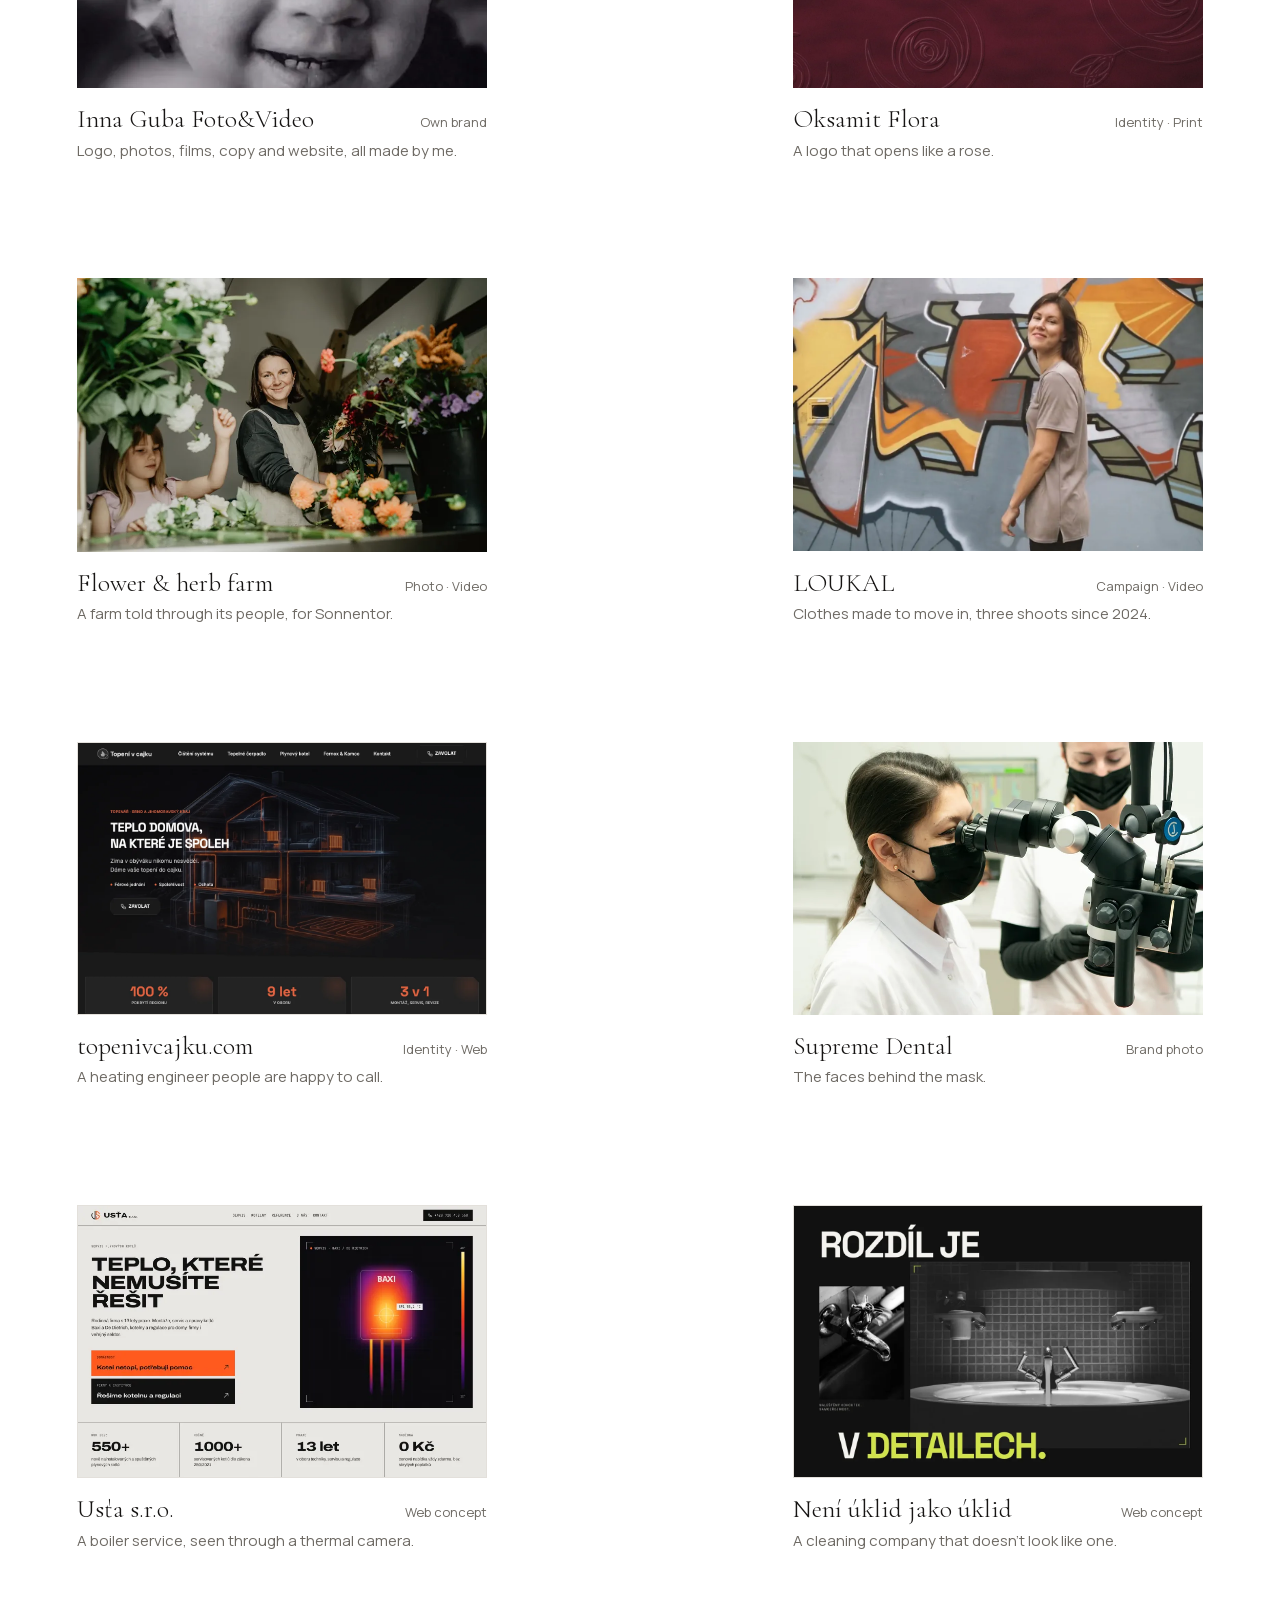
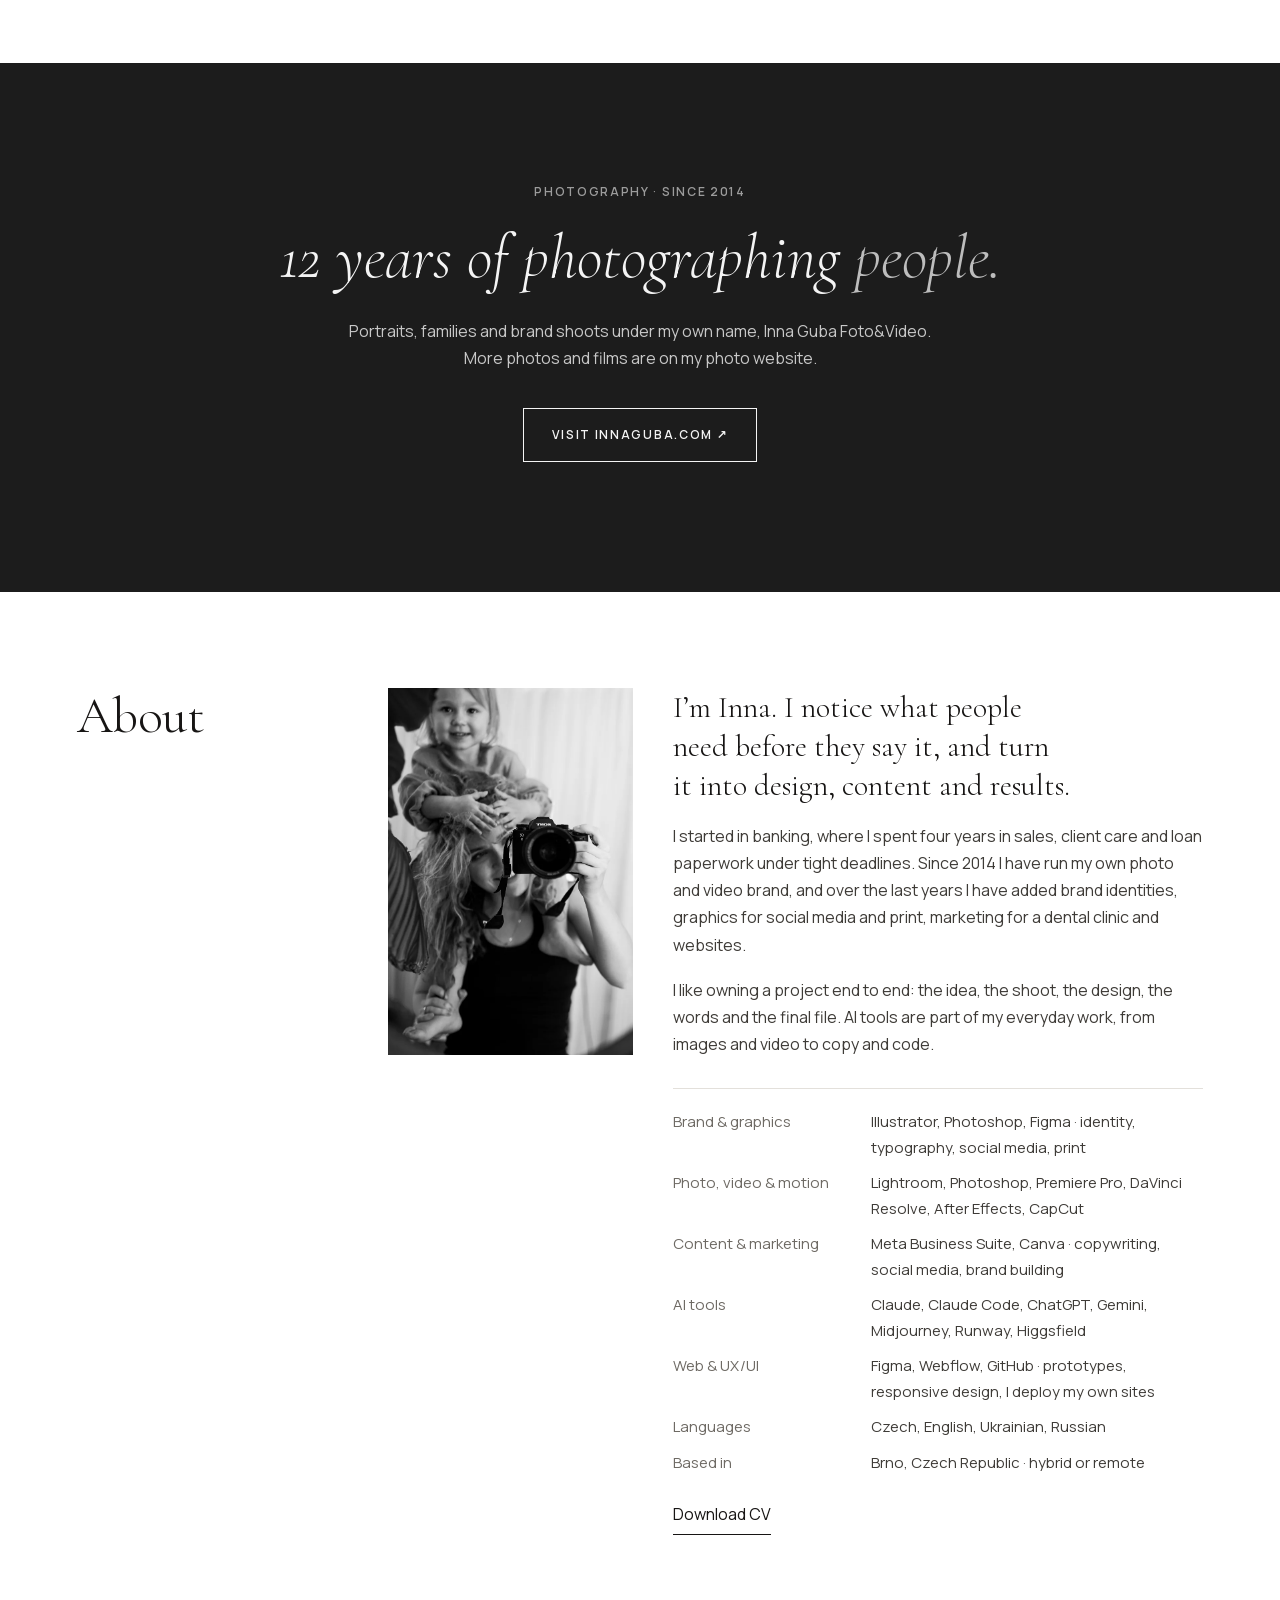
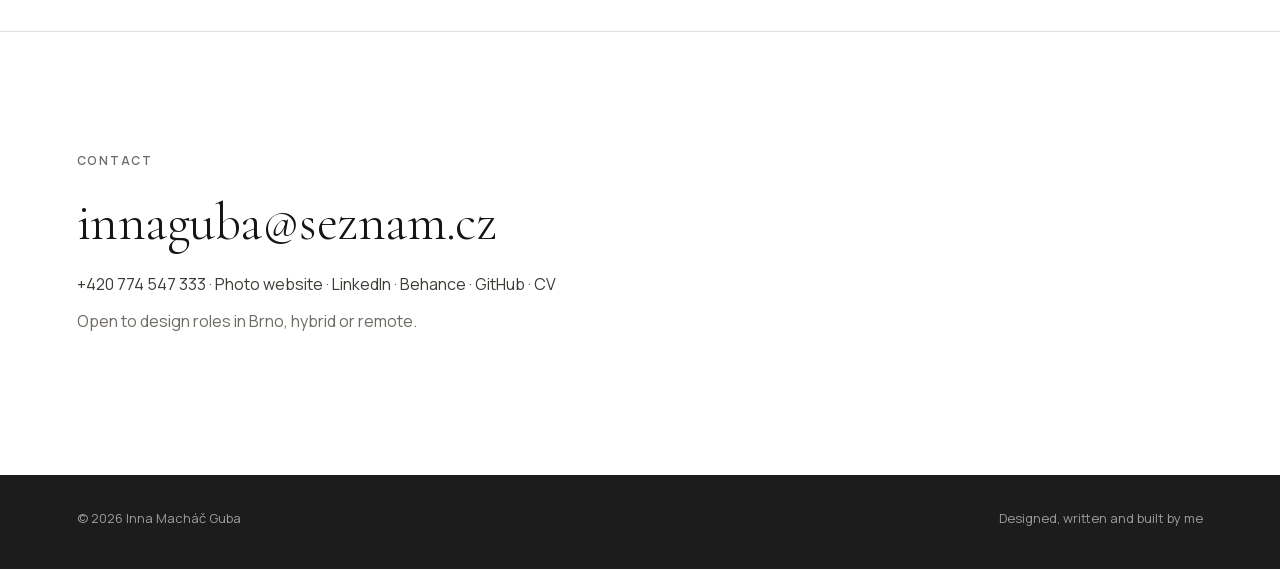
==== commit 73bd4ced: "What I do: three disciplines matching the work filter; Není úklid card shows the detail section; pho" ====
--- a/index.html
+++ b/index.html
@@ -21,7 +21,7 @@
 <link rel="icon" href="assets/img/favicon-32.png?v=4" sizes="32x32" type="image/png">
 <link rel="apple-touch-icon" href="assets/img/apple-touch-icon.png">
 <link rel="stylesheet" href="assets/css/main.css?v=42">
-<link rel="stylesheet" href="assets/css/portfolio.css?v=18">
+<link rel="stylesheet" href="assets/css/portfolio.css?v=19">
 <script>document.documentElement.classList.add('js')</script>
 <script type="application/ld+json">{"@context":"https://schema.org","@type":"Person","name":"Inna Macháč Guba","jobTitle":"Graphic designer, photographer and videographer","url":"https://portfolio.innaguba.com/","image":"https://portfolio.innaguba.com/assets/img/portrait.webp","email":"mailto:innaguba@seznam.cz","address":{"@type":"PostalAddress","addressLocality":"Brno","addressCountry":"CZ"},"knowsLanguage":["en","cs","uk","ru"],"knowsAbout":["Graphic design","Brand identity","Photography","Video production","Social media content","AI tools","Web design","UX/UI"],"sameAs":["https://www.linkedin.com/in/inna-mach%C3%A1%C4%8D-guba/","https://www.behance.net/innaguba","https://github.com/imgcode-art","https://design.innaguba.com/"]}</script>
 </head>
@@ -62,14 +62,23 @@
 
 <section class="section" id="disciplines">
   <div class="wrap">
-    <h2 class="h2">What I do</h2>
-    <ol class="disc">
-      <li><h3>Brand &amp; graphic design</h3><p>Logos, visual identities, typography, print, banners and event visuals.</p></li>
-      <li><h3>Photography</h3><p>Brand, people and portrait photography, with my own post-production.</p></li>
-      <li><h3>Video</h3><p>Story-driven video from shooting to edit, cut for social media formats.</p></li>
-      <li><h3>Social media &amp; content</h3><p>Content that works in each format, copywriting and brand building.</p></li>
-      <li><h3>Websites</h3><p>Design in Figma, built and deployed by me, on desktop and mobile.</p></li>
-    </ol>
+    <div class="disc-grid">
+      <h2 class="h2">What I do</h2>
+      <ol class="disc">
+        <li>
+          <h3>Brand &amp; graphic</h3>
+          <p>Logos and visual identities, typography, print, banners and event visuals, and the social media content that keeps a brand alive after launch.</p>
+        </li>
+        <li>
+          <h3>Photo &amp; video</h3>
+          <p>Brand, people and portrait photography with my own post‑production, and story-driven video from the shoot to the final cut for each format.</p>
+        </li>
+        <li>
+          <h3>Web &amp; UX</h3>
+          <p>Websites designed in Figma, then built and deployed by me, tested on desktop and mobile.</p>
+        </li>
+      </ol>
+    </div>
   </div>
 </section>
 
@@ -127,7 +136,7 @@
           <span class="wline">A boiler service, seen through a thermal camera.</span>
         </a>
         <a class="wcard" href="work/neniuklid.html" data-cats="web">
-          <span class="wmedia shot"><img src="assets/img/neniuklid/home-desktop-800.webp" width="800" height="588" alt="The homepage of the Není úklid jako úklid redesign" loading="lazy"></span>
+          <span class="wmedia shot"><img src="assets/img/neniuklid/card-1200.webp" width="1200" height="800" alt="A section of the Není úklid jako úklid redesign: the headline Rozdíl je v detailech around black-and-white photos of a polished tap and sink" loading="lazy"></span>
           <span class="wmeta"><span class="wname">Není úklid jako úklid</span><span class="wtag">Web concept</span></span>
           <span class="wline">A cleaning company that doesn’t look like one.</span>
         </a>
@@ -141,7 +150,7 @@
     <h2 class="kicker">Photography · since 2014</h2>
     <p class="lead">12 years of photographing <span>people.</span></p>
     <p class="strip-text">Portraits, families and brand shoots under my own name, Inna Guba Foto&amp;Video. More photos and films are on my photo website.</p>
-    <a class="btn btn-night" href="https://innaguba.com" target="_blank" rel="noopener">See the photo website ↗</a>
+    <a class="btn btn-night" href="https://innaguba.com" target="_blank" rel="noopener">Visit innaguba.com ↗</a>
   </div>
 </section>
 
--- a/assets/css/portfolio.css
+++ b/assets/css/portfolio.css
@@ -13,10 +13,16 @@
 .hero-actions .btn{width:290px;text-align:center}
 
 /* What I do: five disciplines on one line, numbered, hairline on top */
-.disc{list-style:none;display:grid;grid-template-columns:repeat(5,minmax(0,1fr));gap:clamp(20px,2.4vw,32px);margin:40px 0 0;padding:0}
-.disc li{padding-top:18px;border-top:1px solid var(--line)}
-.disc h3{margin:0 0 8px;font-family:var(--serif);font-weight:400;font-size:26px;line-height:1.15;color:var(--ink)}
-.disc p{font-size:15px}
+/* What I do: heading on the left, the same three disciplines as the work filter on the right */
+.disc-grid{display:grid;grid-template-columns:minmax(0,1fr) minmax(0,2fr);column-gap:clamp(32px,5vw,80px);align-items:start}
+.disc-grid .h2{margin:0}
+.disc{list-style:none;margin:0;padding:0}
+.disc li{display:grid;grid-template-columns:minmax(0,1fr) minmax(0,1.6fr);column-gap:clamp(24px,3vw,48px);padding:28px 0 30px;border-top:1px solid var(--line)}
+/* lines only between the disciplines, the section rules already frame the block */
+.disc li:first-child{border-top:0;padding-top:0}
+.disc li:last-child{padding-bottom:0}
+.disc h3{margin:0;font-family:var(--serif);font-weight:400;font-size:clamp(26px,2.4vw,32px);line-height:1.15;color:var(--ink)}
+.disc p{margin:0;max-width:52ch}
 
 .work-head{flex-wrap:wrap;gap:16px 32px}
 
@@ -71,14 +77,15 @@
 .site-foot .foot-bar{border-top:0;padding-top:32px}
 
 @media (max-width:1000px){
-  .disc{grid-template-columns:repeat(2,minmax(0,1fr))}
+  .disc-grid{grid-template-columns:1fr}
+  .disc-grid .h2{margin-bottom:36px}
 }
 @media (max-width:760px){
 }
 @media (max-width:640px){
   .hero-actions{align-self:stretch}
   .hero-actions .btn{width:100%;white-space:normal}
-  .disc{grid-template-columns:1fr}
+  .disc li{grid-template-columns:1fr;row-gap:10px}
   .strip3 img:nth-child(3){display:none}
   .strip3{grid-template-columns:1fr 1fr}
 }
@@ -117,7 +124,6 @@
 .contact-mail{font-size:clamp(34px,4.4vw,52px)}
 
 /* text */
-.disc h3{font-family:var(--sans);font-weight:600;font-size:16px;line-height:1.4;margin:0 0 6px}
 .disc p,.hero-foot p{font-size:16px}
 .facts{font-size:15px}
 .contact-note,.strip-text{font-size:16px}
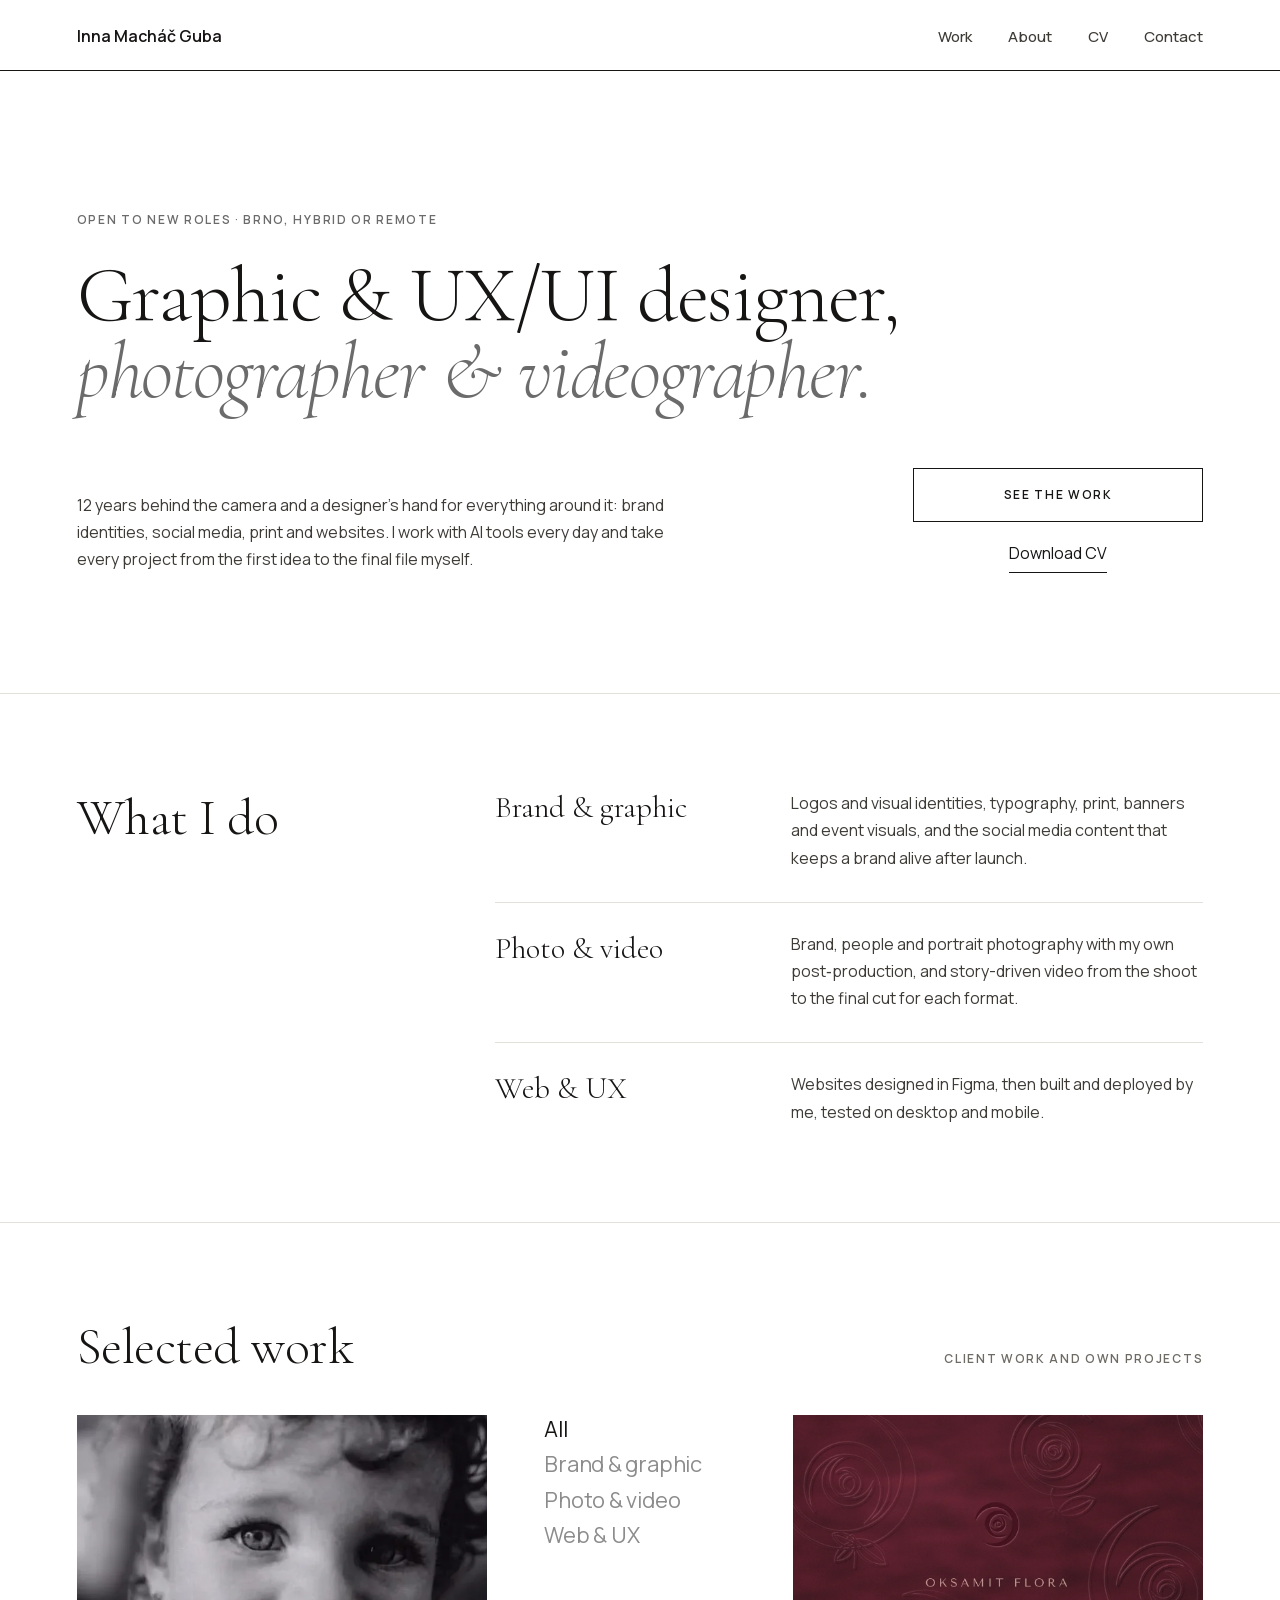
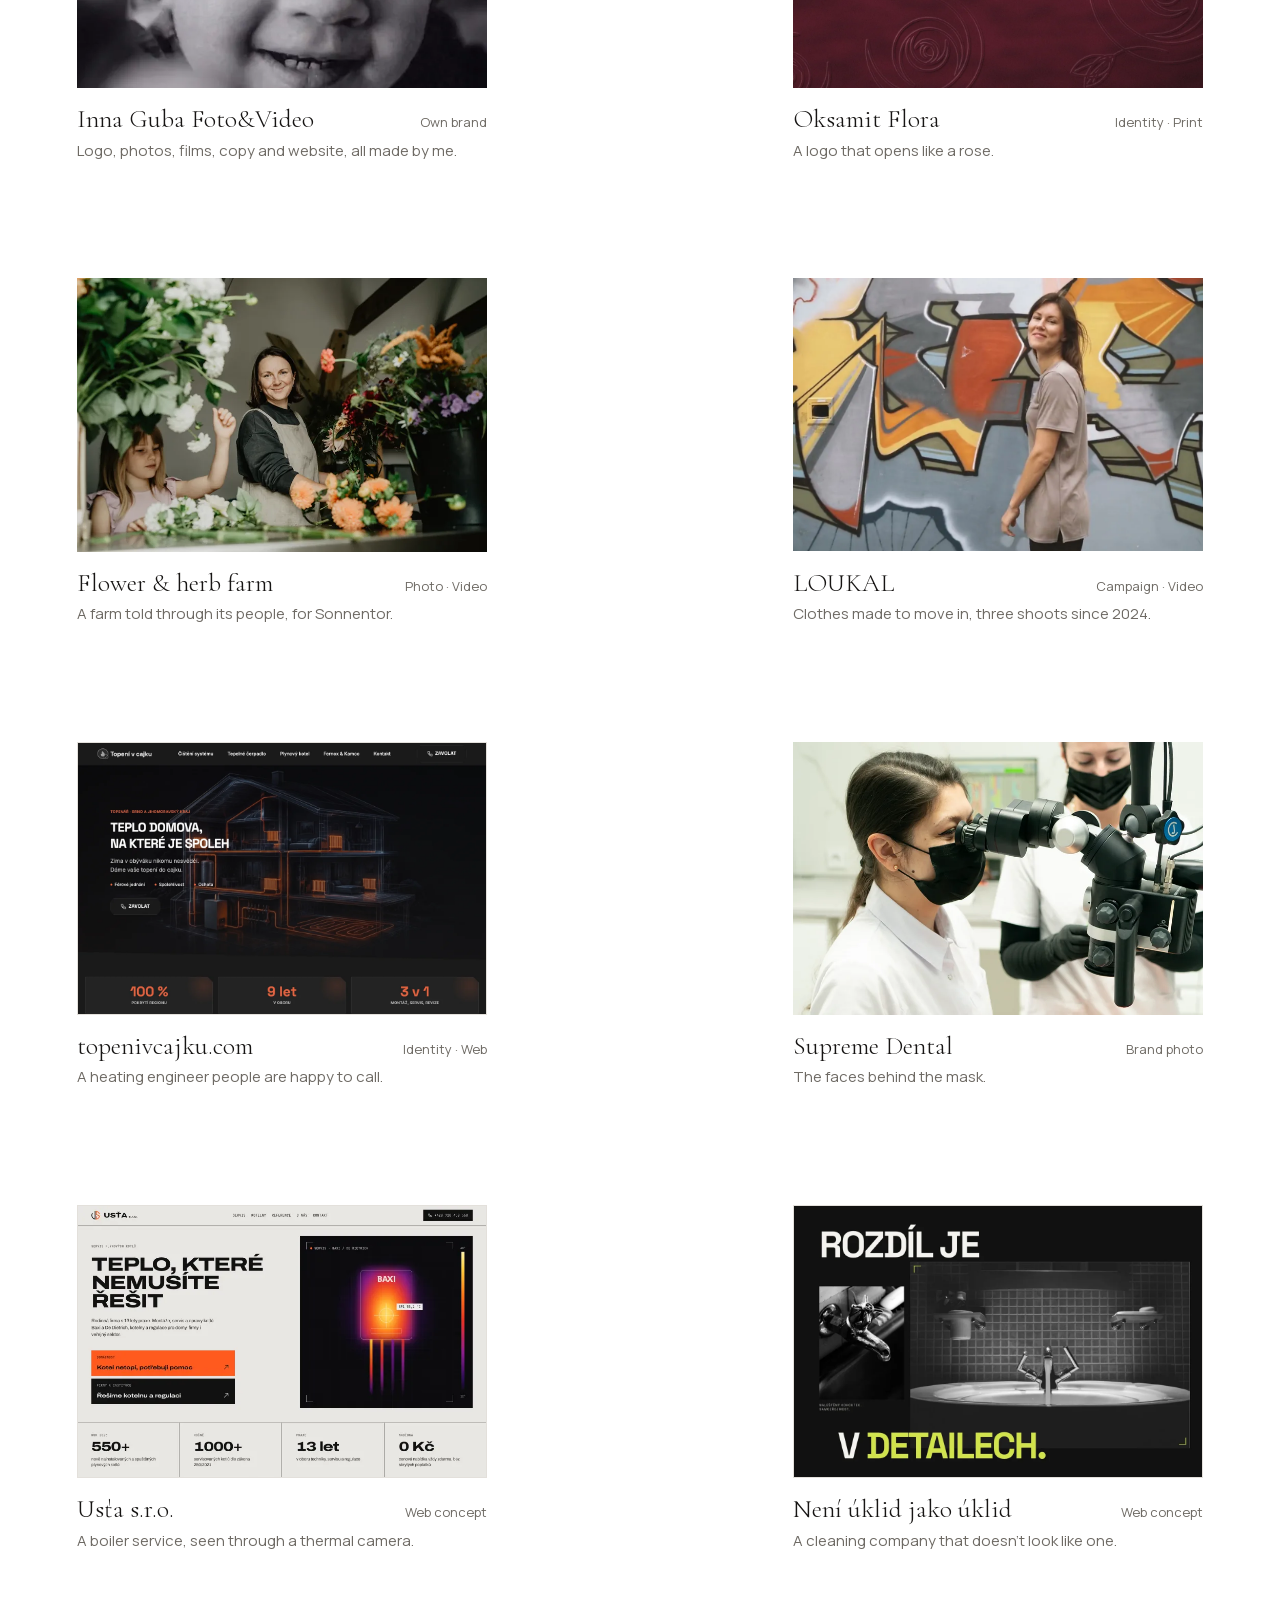
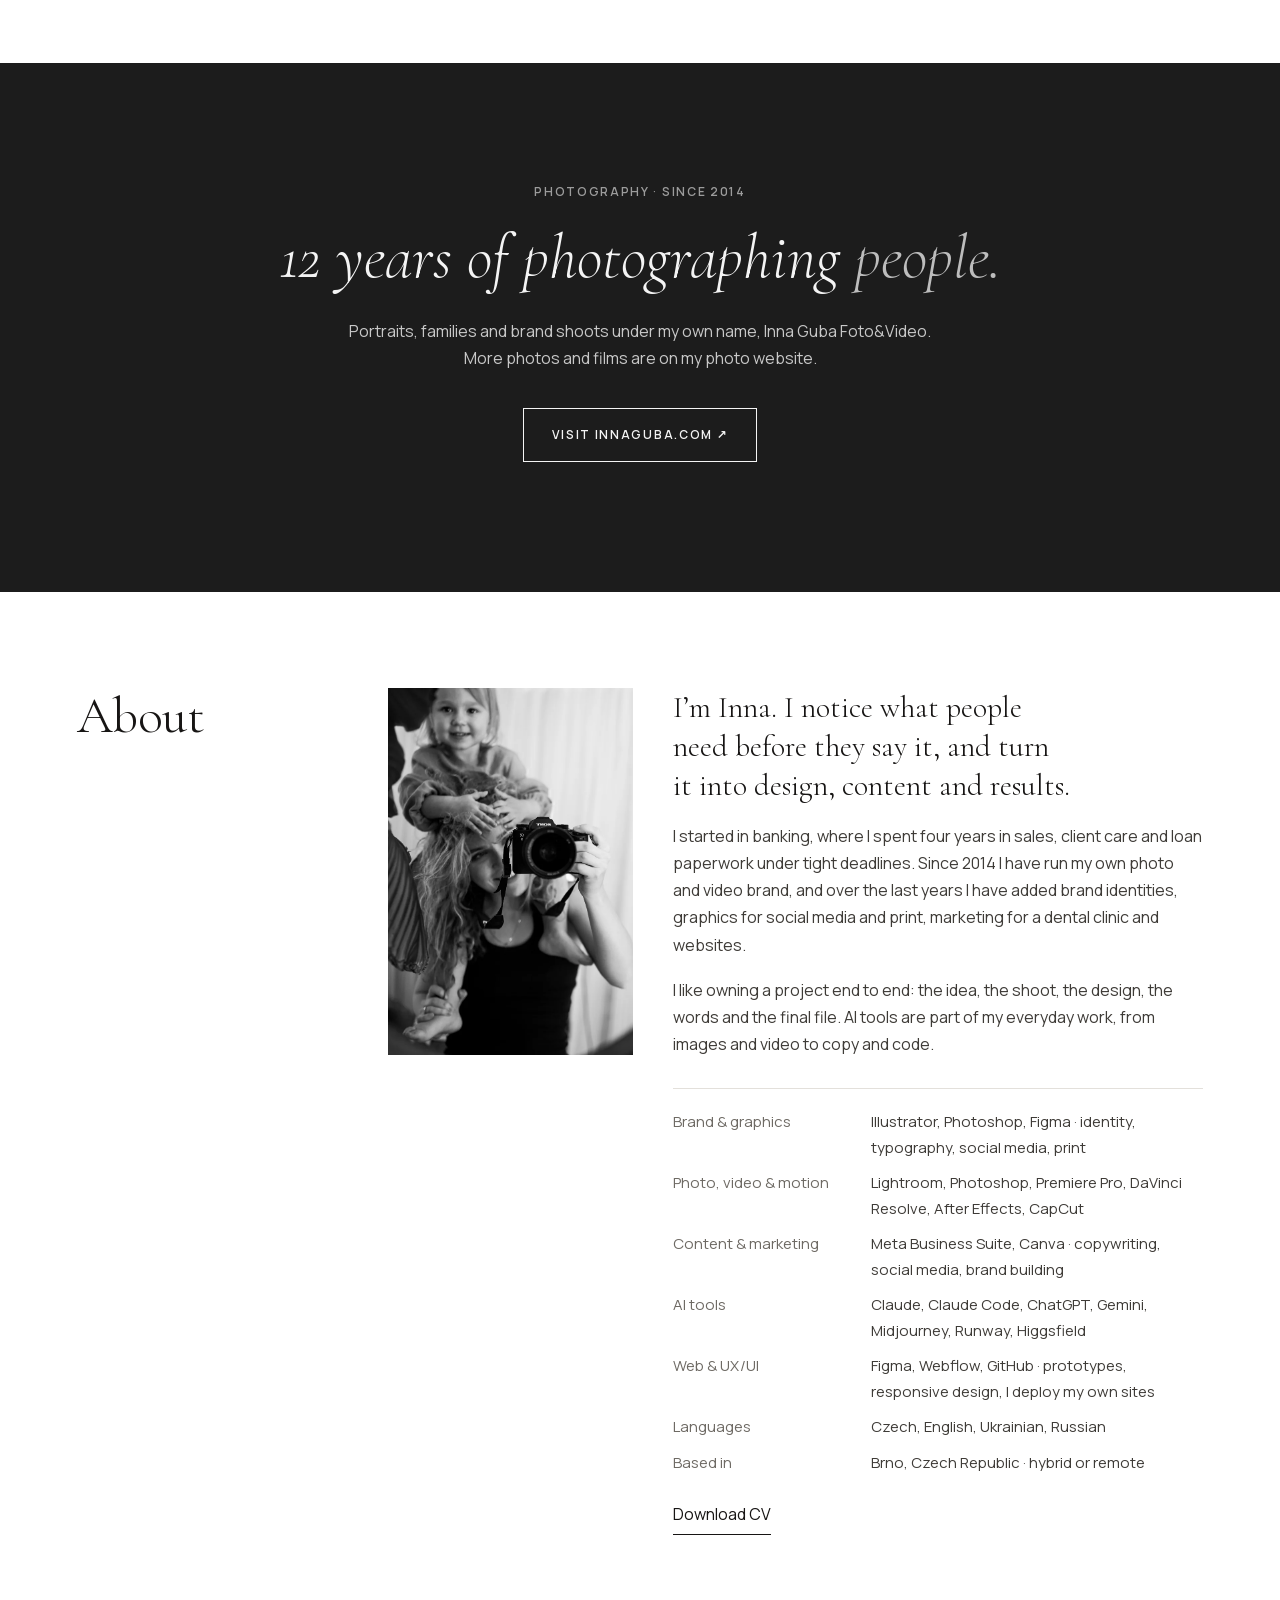
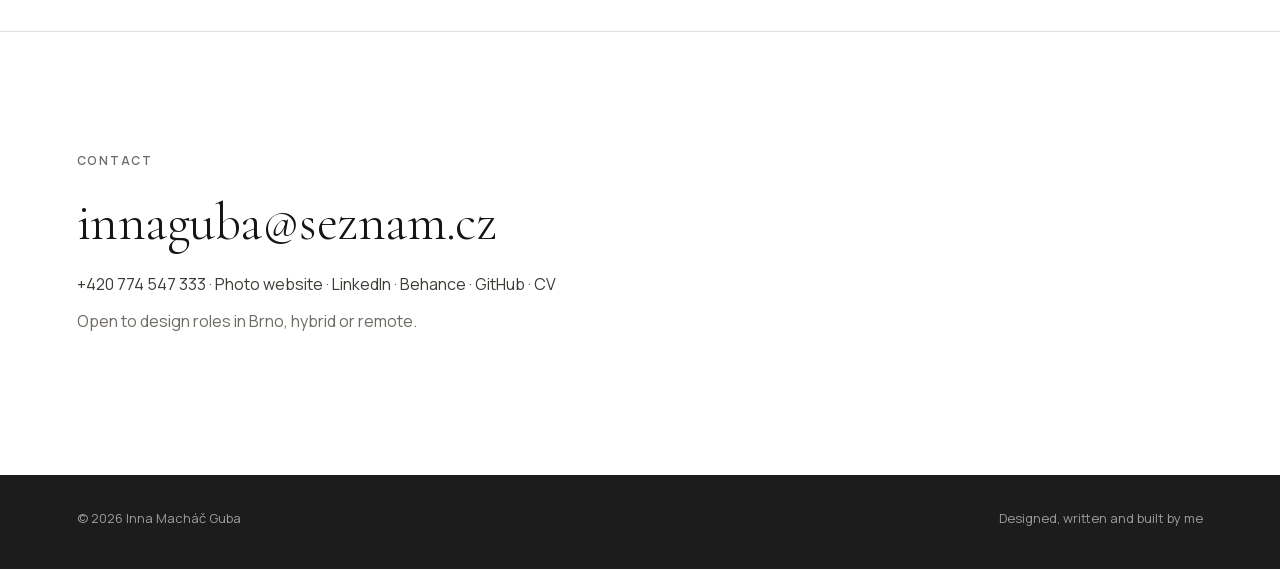
==== commit 92c83387: "Add UX/UI to the hero, page title and CV (title + profile line) Co-Authored-By: Claude Opus 5.5 <nor" ====
--- a/index.html
+++ b/index.html
@@ -3,13 +3,13 @@
 <head>
 <meta charset="utf-8">
 <meta name="viewport" content="width=device-width, initial-scale=1, viewport-fit=cover">
-<title>Inna Macháč Guba — Graphic designer, photographer &amp; videographer</title>
+<title>Inna Macháč Guba — Graphic &amp; UX/UI designer, photographer &amp; videographer</title>
 <meta name="description" content="Portfolio of Inna Macháč Guba: brand identities, graphic design, photography, video, social media content and websites. Brno, hybrid or remote.">
 <link rel="canonical" href="https://portfolio.innaguba.com/">
 <meta name="author" content="Inna Macháč Guba">
 <meta property="og:type" content="website">
 <meta property="og:url" content="https://portfolio.innaguba.com/">
-<meta property="og:title" content="Inna Macháč Guba — Graphic designer, photographer &amp; videographer">
+<meta property="og:title" content="Inna Macháč Guba — Graphic &amp; UX/UI designer, photographer &amp; videographer">
 <meta property="og:description" content="Brand, graphic design, photography, video, social media and websites.">
 <meta property="og:image" content="https://portfolio.innaguba.com/assets/img/og/innaguba.jpg">
 <meta property="og:image:width" content="1200">
@@ -23,7 +23,7 @@
 <link rel="stylesheet" href="assets/css/main.css?v=42">
 <link rel="stylesheet" href="assets/css/portfolio.css?v=19">
 <script>document.documentElement.classList.add('js')</script>
-<script type="application/ld+json">{"@context":"https://schema.org","@type":"Person","name":"Inna Macháč Guba","jobTitle":"Graphic designer, photographer and videographer","url":"https://portfolio.innaguba.com/","image":"https://portfolio.innaguba.com/assets/img/portrait.webp","email":"mailto:innaguba@seznam.cz","address":{"@type":"PostalAddress","addressLocality":"Brno","addressCountry":"CZ"},"knowsLanguage":["en","cs","uk","ru"],"knowsAbout":["Graphic design","Brand identity","Photography","Video production","Social media content","AI tools","Web design","UX/UI"],"sameAs":["https://www.linkedin.com/in/inna-mach%C3%A1%C4%8D-guba/","https://www.behance.net/innaguba","https://github.com/imgcode-art","https://design.innaguba.com/"]}</script>
+<script type="application/ld+json">{"@context":"https://schema.org","@type":"Person","name":"Inna Macháč Guba","jobTitle":"Graphic and UX/UI designer, photographer and videographer","url":"https://portfolio.innaguba.com/","image":"https://portfolio.innaguba.com/assets/img/portrait.webp","email":"mailto:innaguba@seznam.cz","address":{"@type":"PostalAddress","addressLocality":"Brno","addressCountry":"CZ"},"knowsLanguage":["en","cs","uk","ru"],"knowsAbout":["Graphic design","Brand identity","Photography","Video production","Social media content","AI tools","Web design","UX/UI"],"sameAs":["https://www.linkedin.com/in/inna-mach%C3%A1%C4%8D-guba/","https://www.behance.net/innaguba","https://github.com/imgcode-art","https://design.innaguba.com/"]}</script>
 </head>
 <body>
 <a class="skip" href="#main">Skip to content</a>
@@ -47,7 +47,7 @@
     <div class="hero-top">
       <div>
         <p class="label">Open to new roles · Brno, hybrid or remote</p>
-        <h1>Graphic designer, photographer <em class="accent">&amp;&nbsp;videographer.</em></h1>
+        <h1>Graphic &amp; UX/UI designer, <em class="accent">photographer &amp;&nbsp;videographer.</em></h1>
       </div>
     </div>
     <div class="hero-foot">
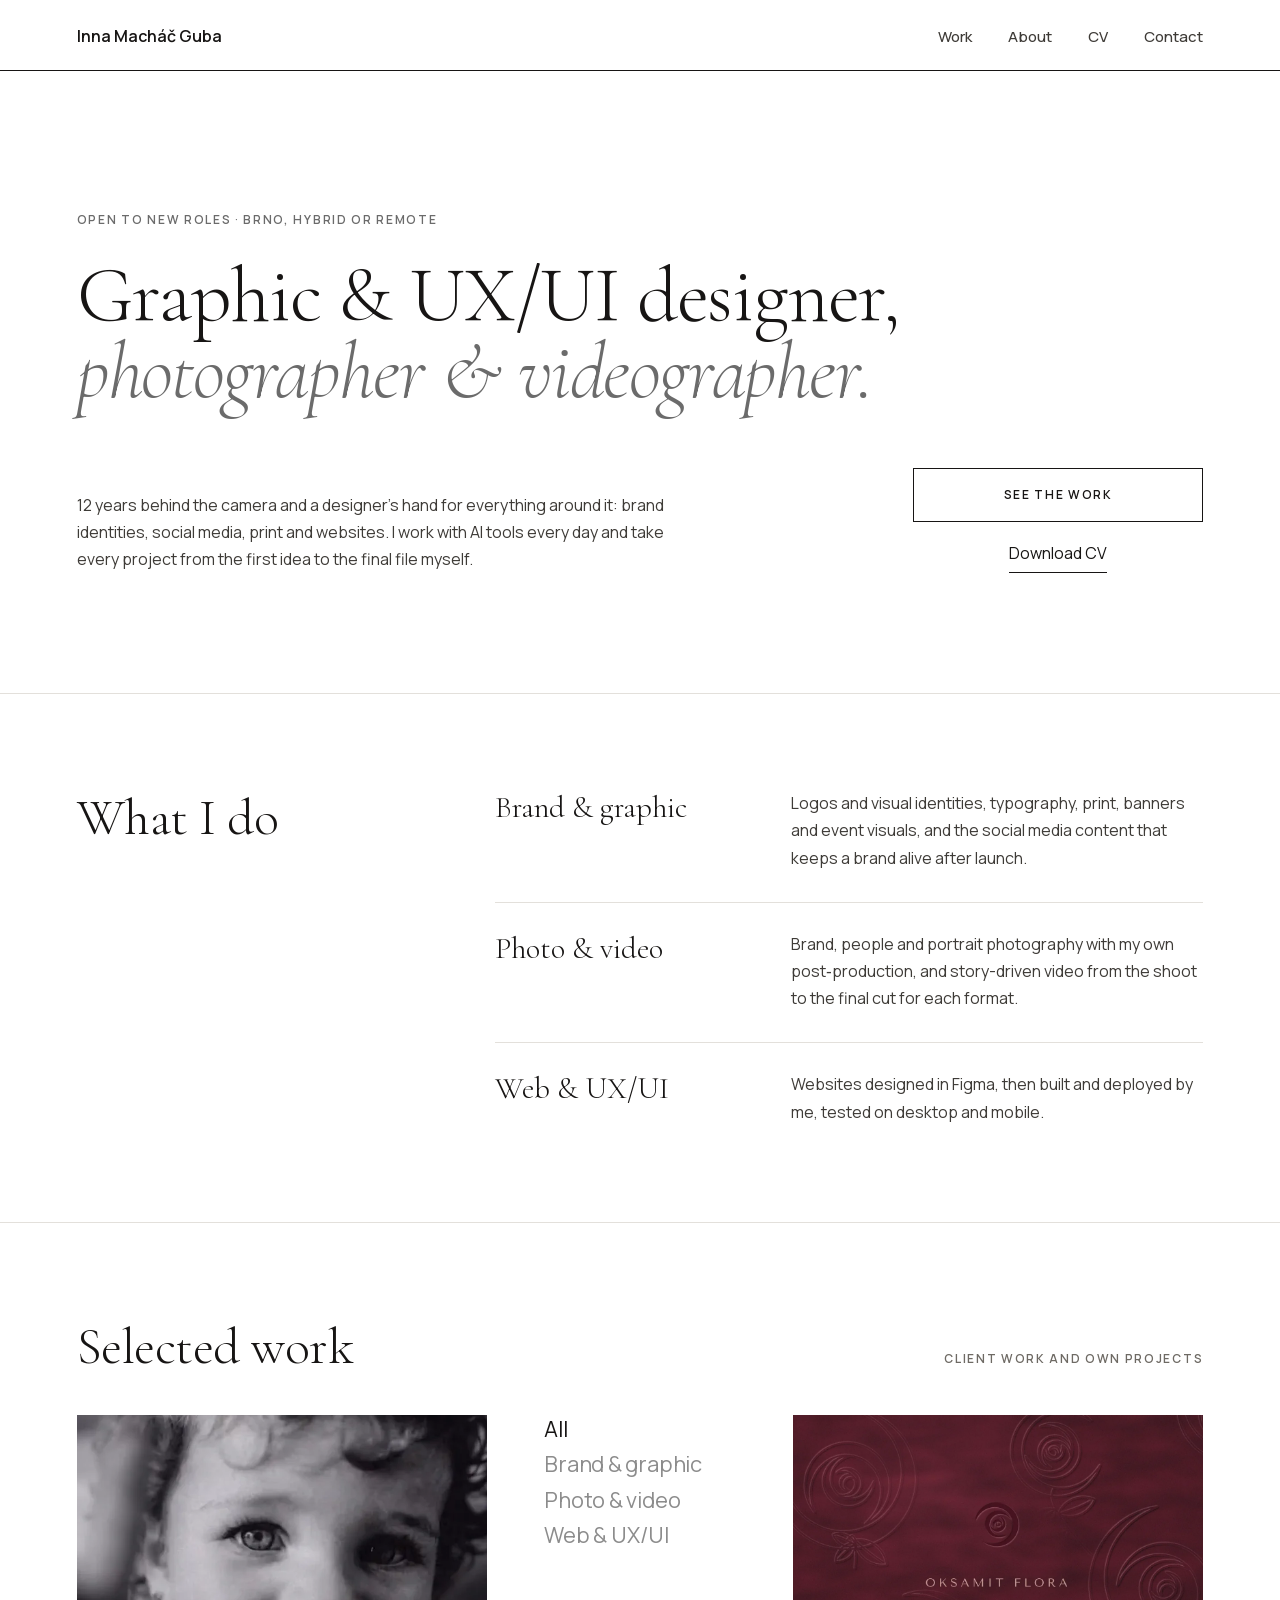
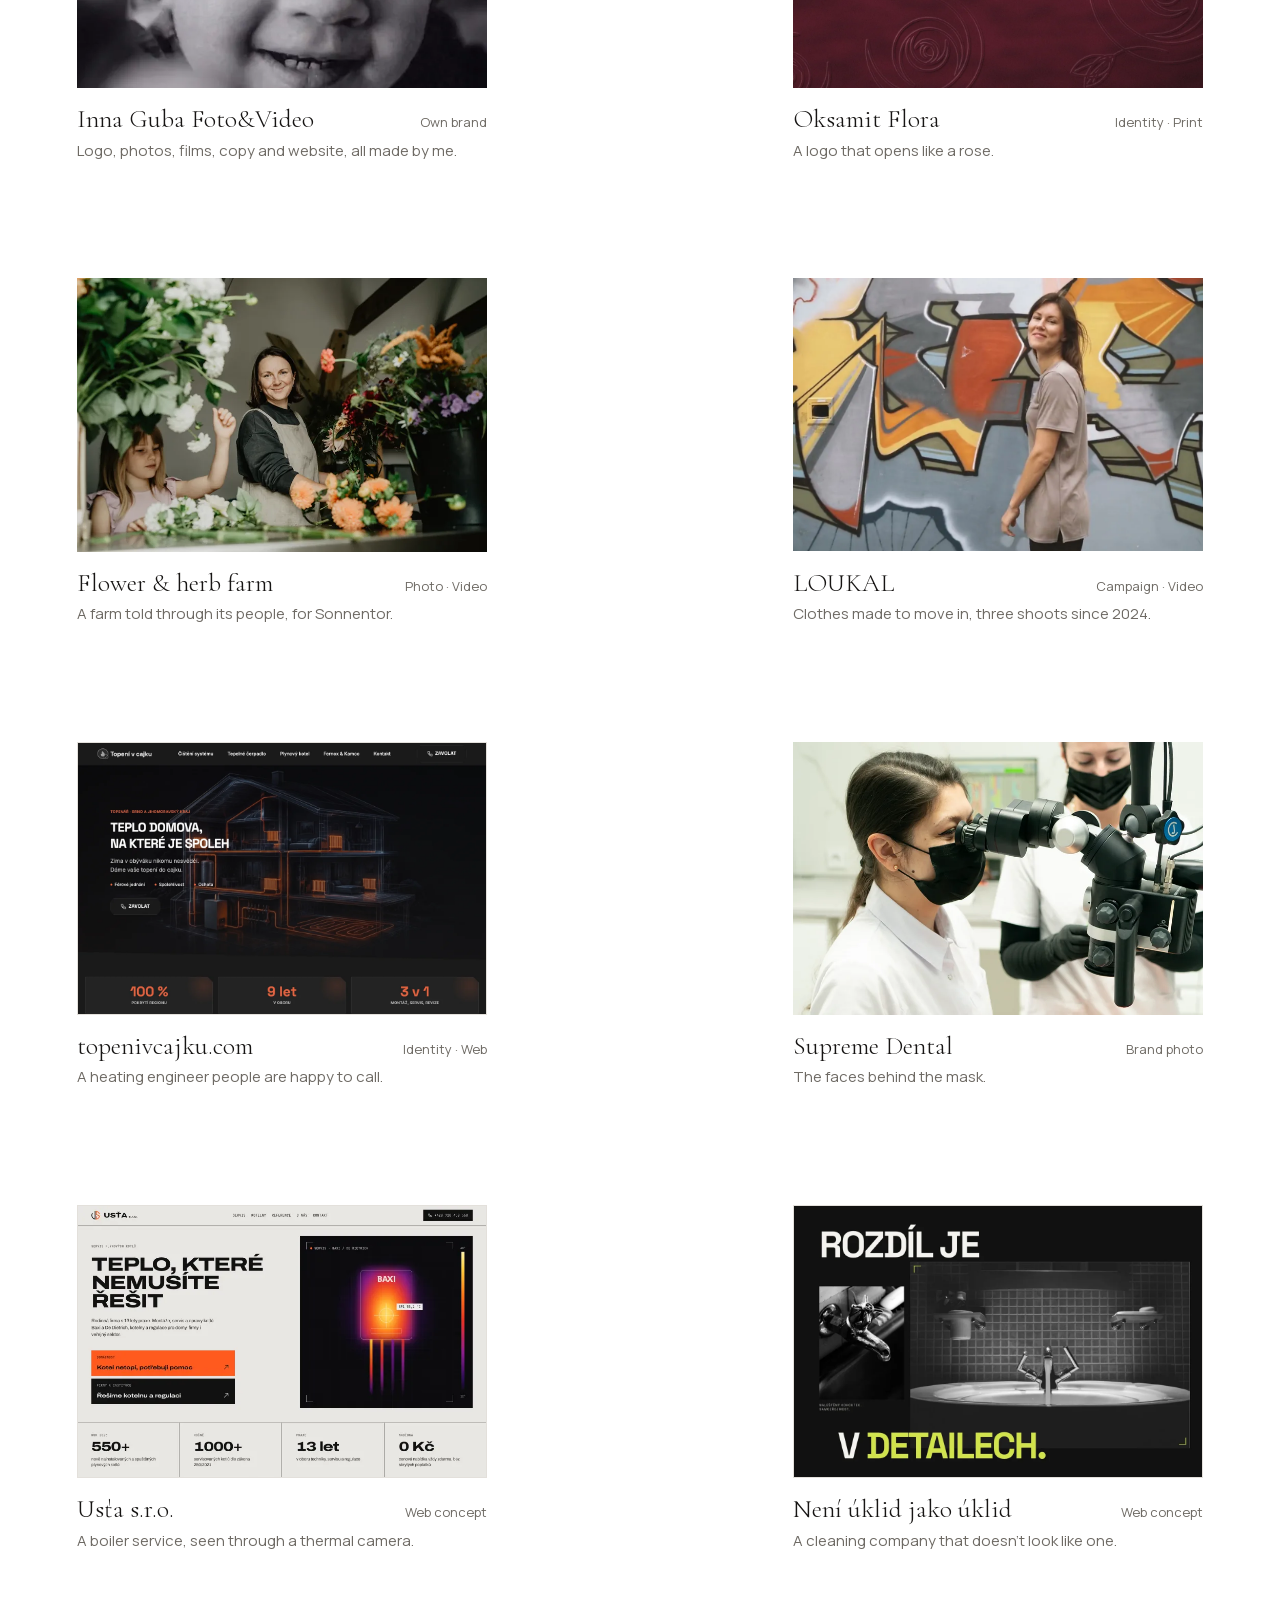
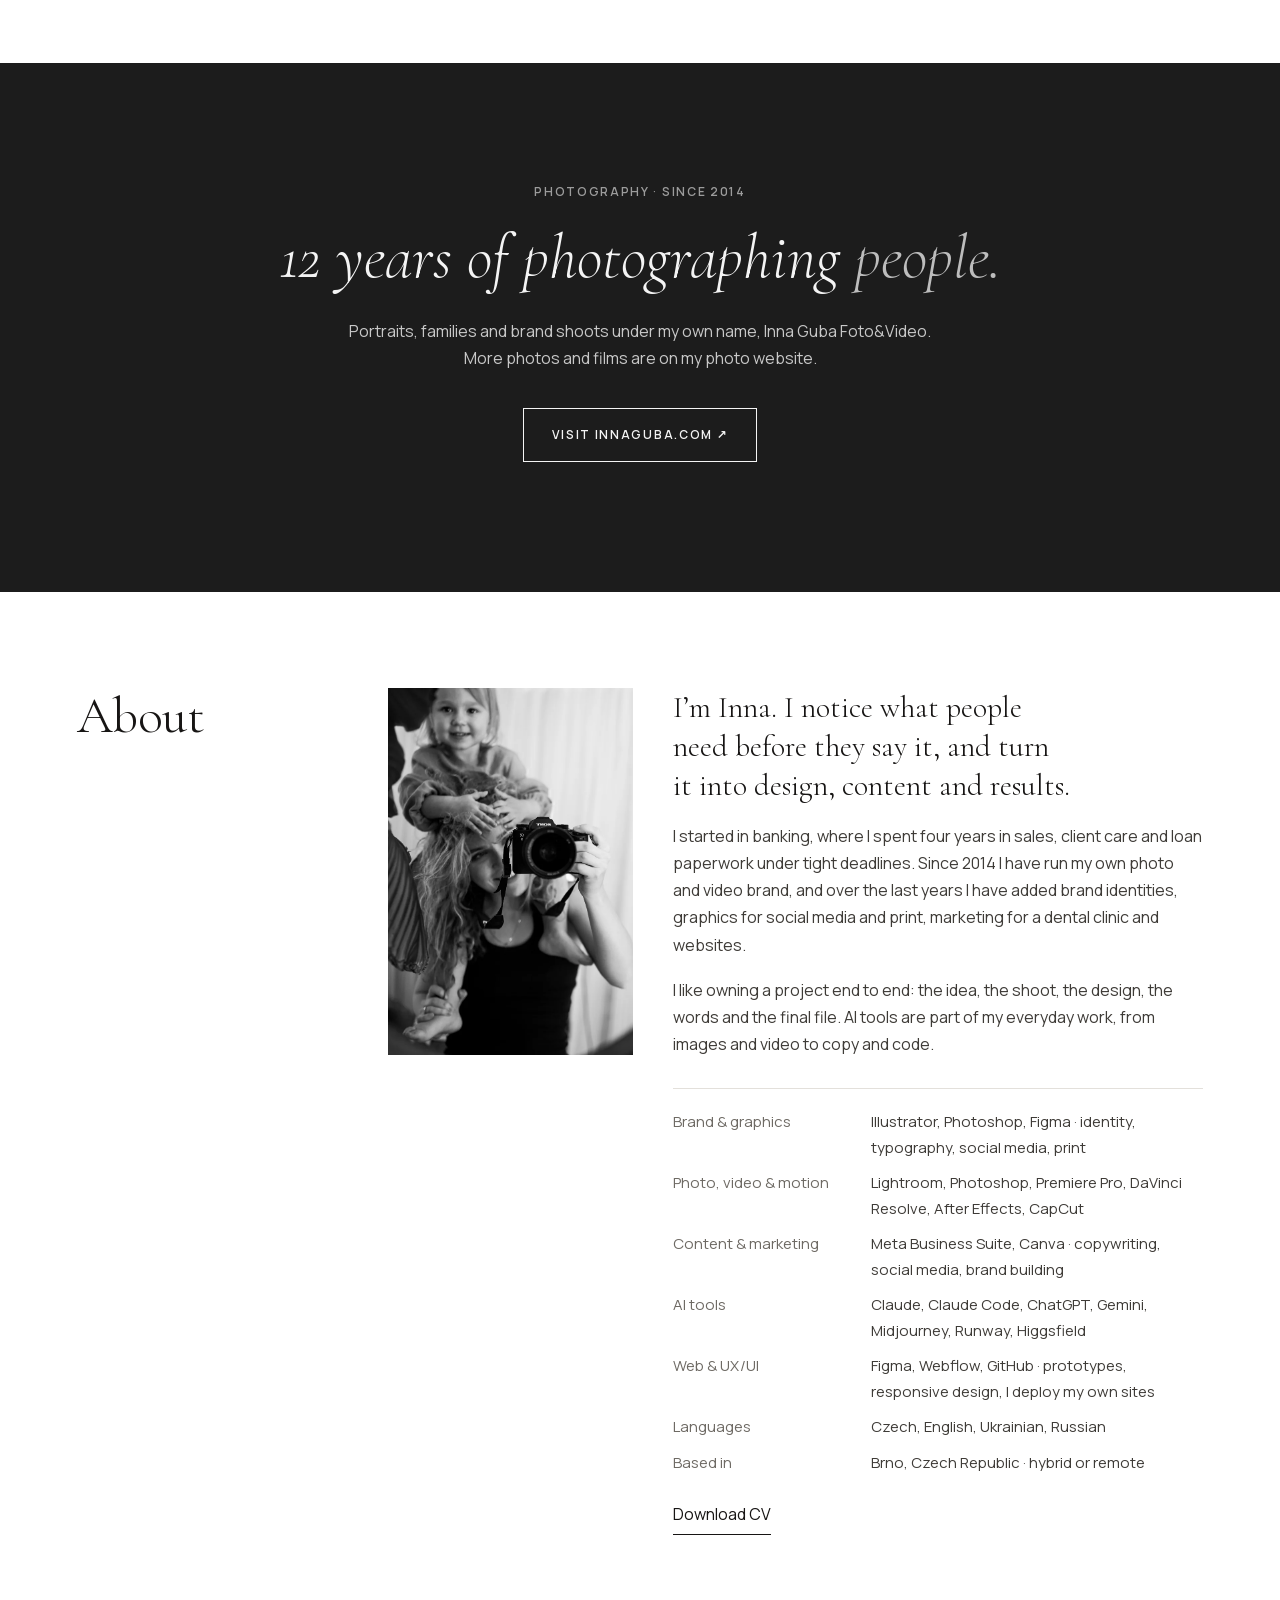
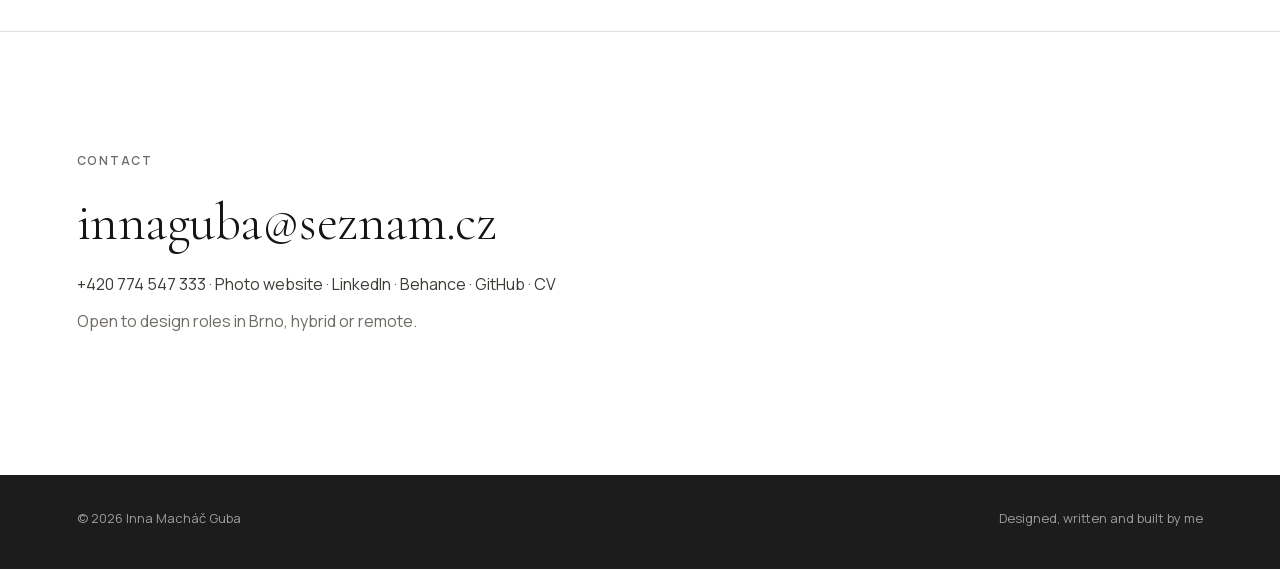
==== commit 4ecd6dcd: "Web & UX → Web & UX/UI in What I do and the work filter Co-Authored-By: Claude Opus 5.5 <noreply@ant" ====
--- a/index.html
+++ b/index.html
@@ -74,7 +74,7 @@
           <p>Brand, people and portrait photography with my own post‑production, and story-driven video from the shoot to the final cut for each format.</p>
         </li>
         <li>
-          <h3>Web &amp; UX</h3>
+          <h3>Web &amp; UX/UI</h3>
           <p>Websites designed in Figma, then built and deployed by me, tested on desktop and mobile.</p>
         </li>
       </ol>
@@ -94,7 +94,7 @@
         <button type="button" data-cat="all" aria-pressed="true">All</button>
         <button type="button" data-cat="brand" aria-pressed="false">Brand &amp; graphic</button>
         <button type="button" data-cat="photo" aria-pressed="false">Photo &amp; video</button>
-        <button type="button" data-cat="web" aria-pressed="false">Web &amp; UX</button>
+        <button type="button" data-cat="web" aria-pressed="false">Web &amp; UX/UI</button>
       </nav>
       <div class="wx-col wx-l"></div>
       <div class="wx-col wx-r"></div>
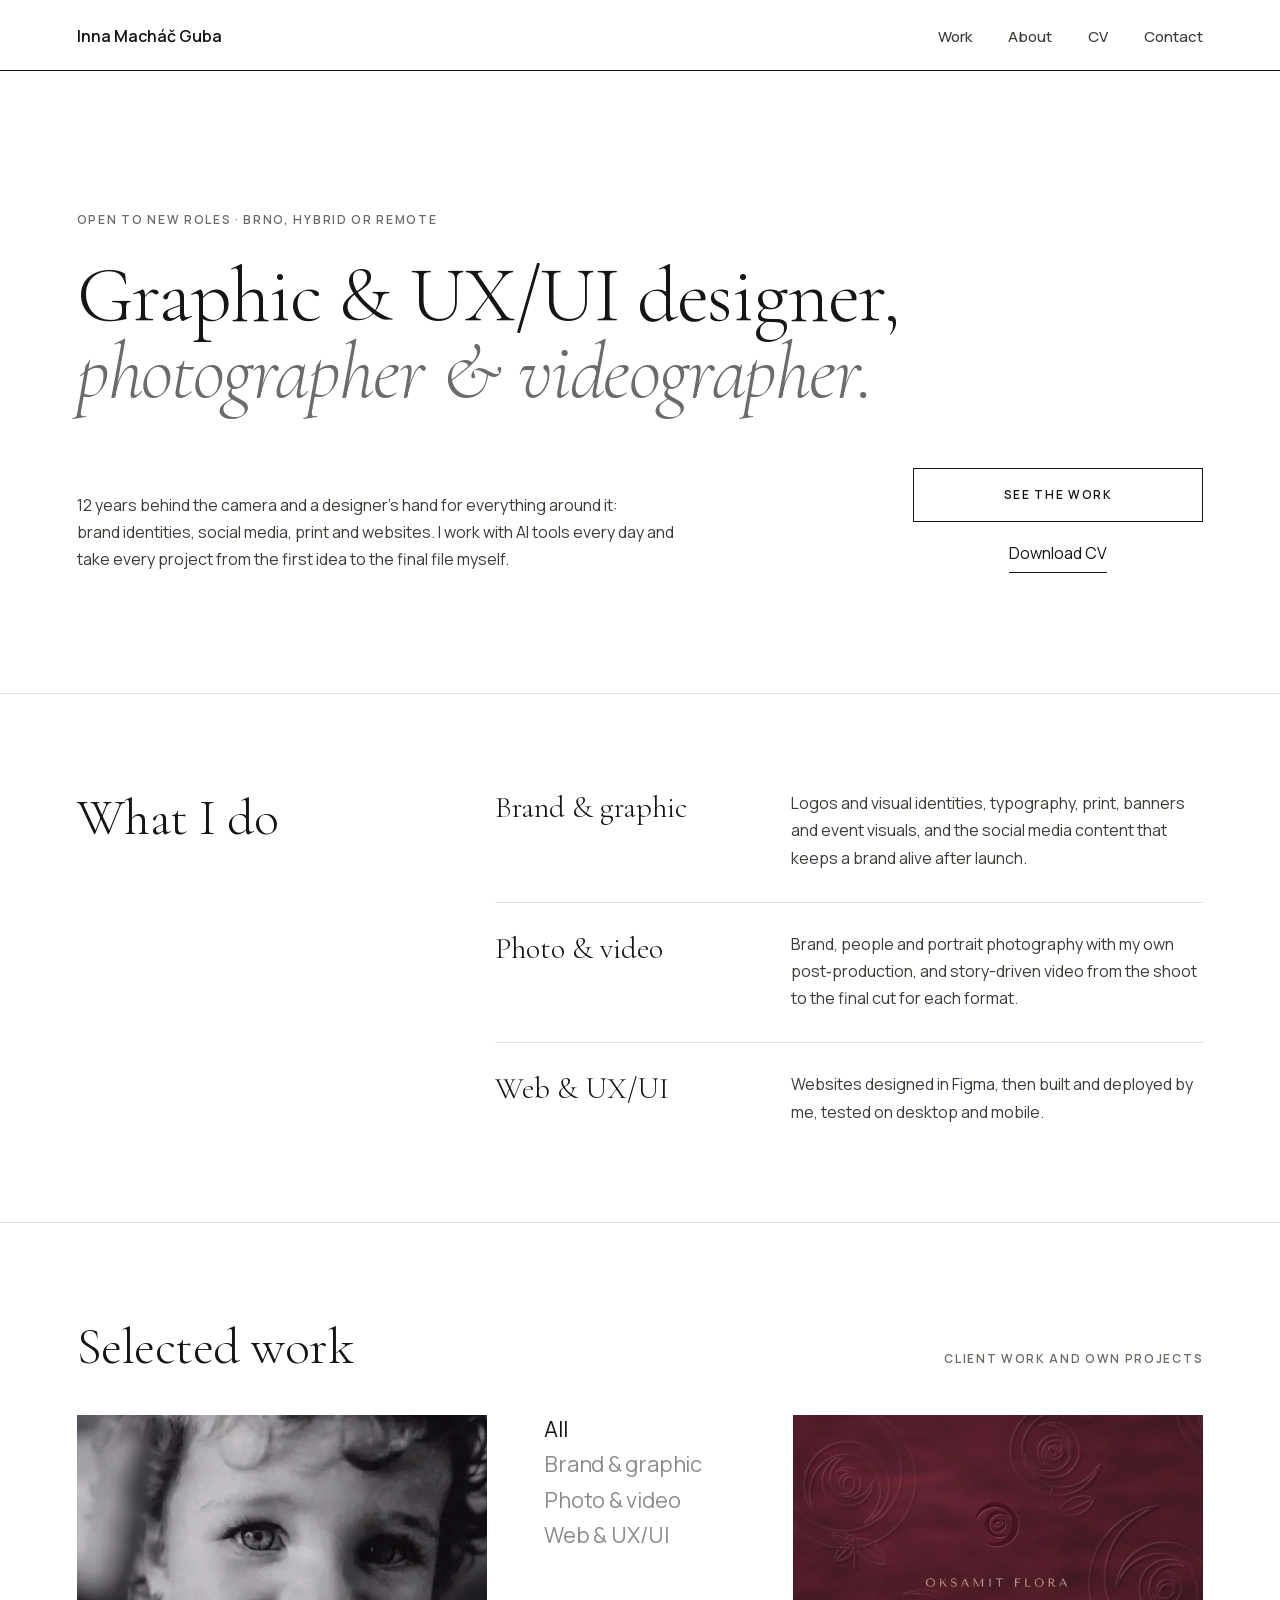
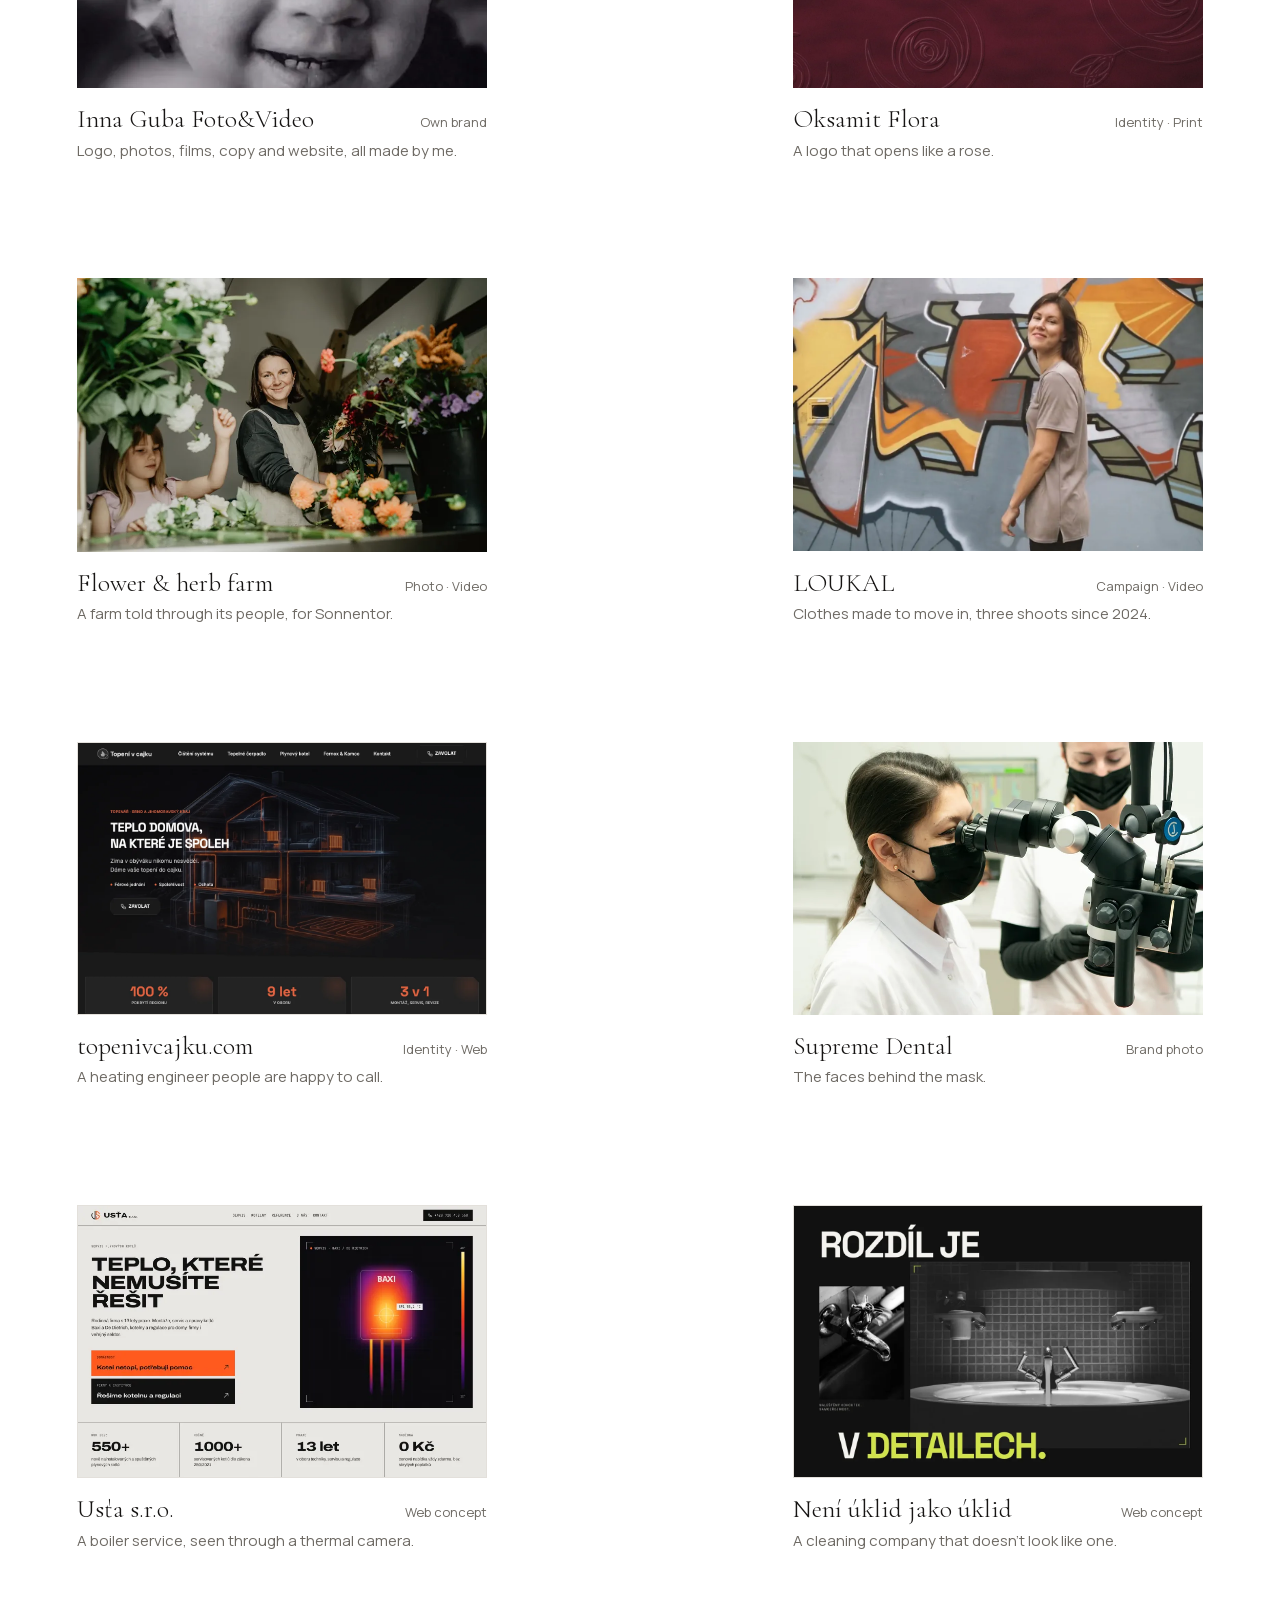
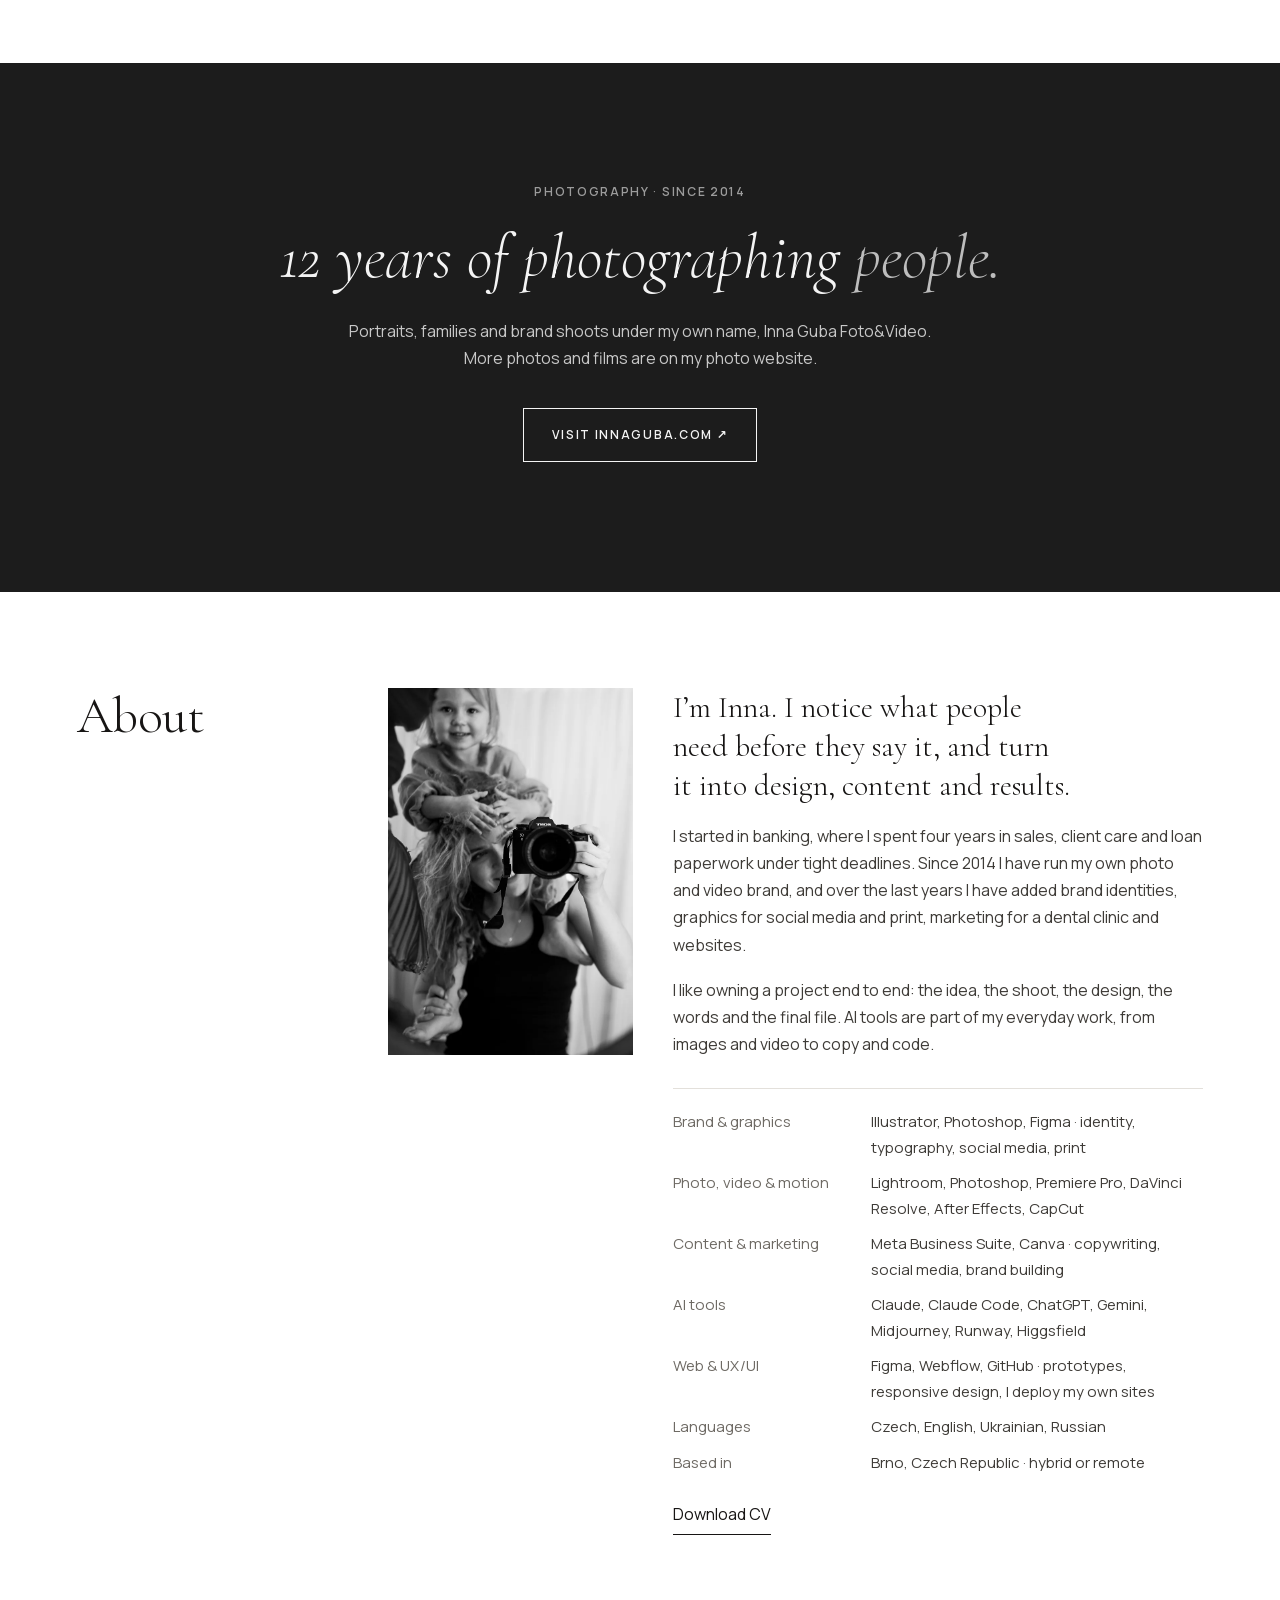
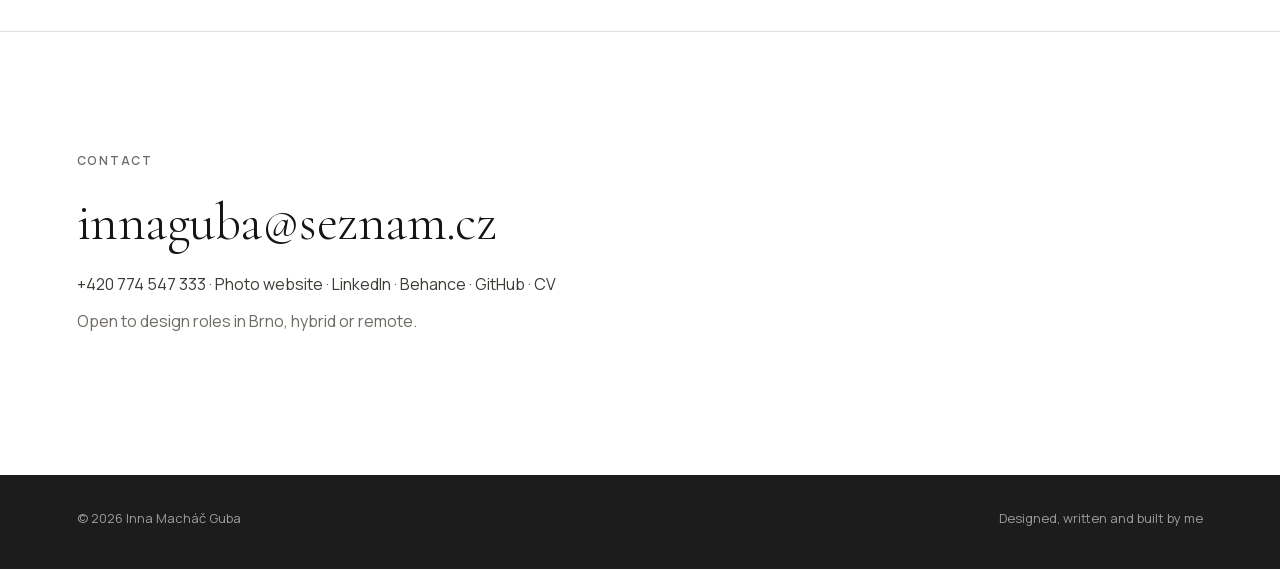
==== commit 4bcc26bd: "Hero intro: keep "brand identities" together on one line Co-Authored-By: Claude Opus 5.5 <noreply@an" ====
--- a/index.html
+++ b/index.html
@@ -51,7 +51,7 @@
       </div>
     </div>
     <div class="hero-foot">
-      <p>12 years behind the camera and a designer’s hand for everything around it: brand identities, social media, print and websites. I work with AI tools every day and take every project from the first idea to the final file myself.</p>
+      <p>12 years behind the camera and a designer’s hand for everything around it: brand&nbsp;identities, social media, print and websites. I work with AI tools every day and take every project from the first idea to the final file myself.</p>
       <div class="hero-actions">
         <a class="btn" href="#work">See the work</a>
         <a class="line-link" href="cv/Inna_Machac_Guba_CV.pdf" target="_blank" rel="noopener">Download CV</a>
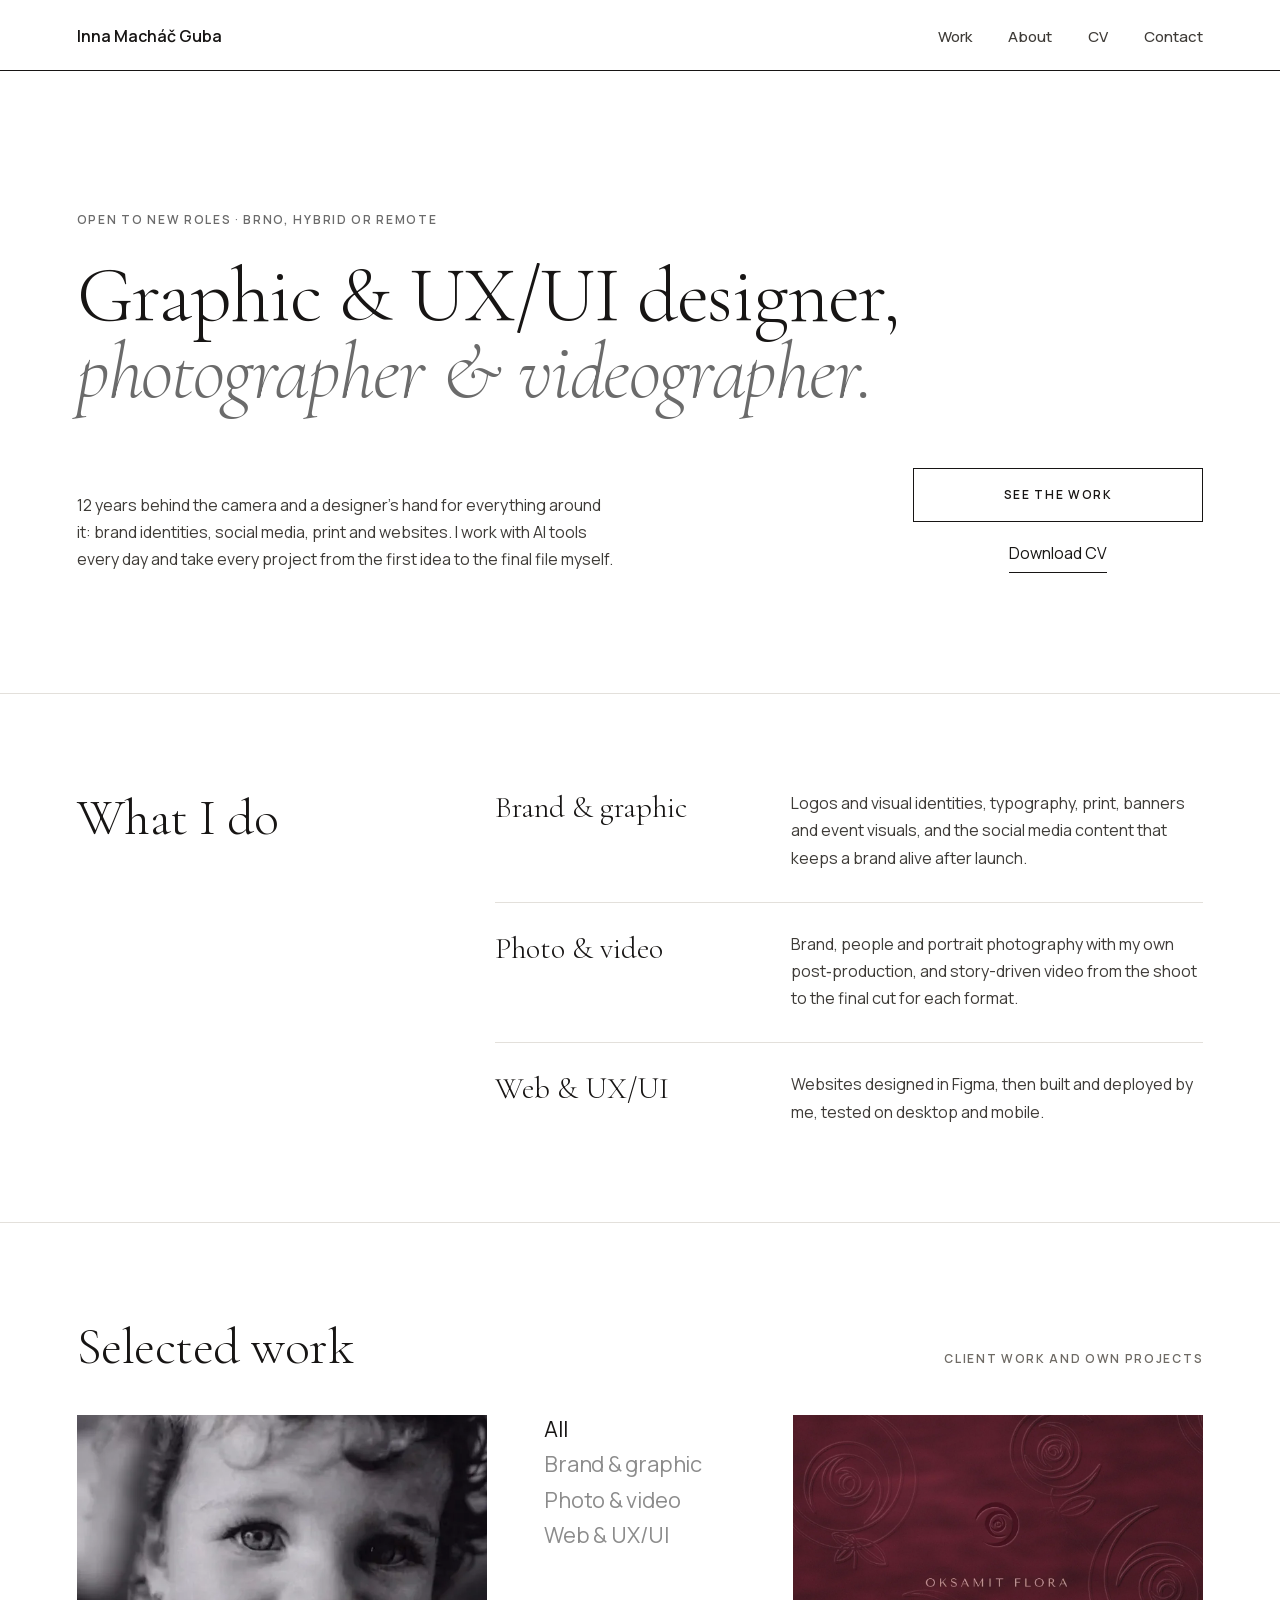
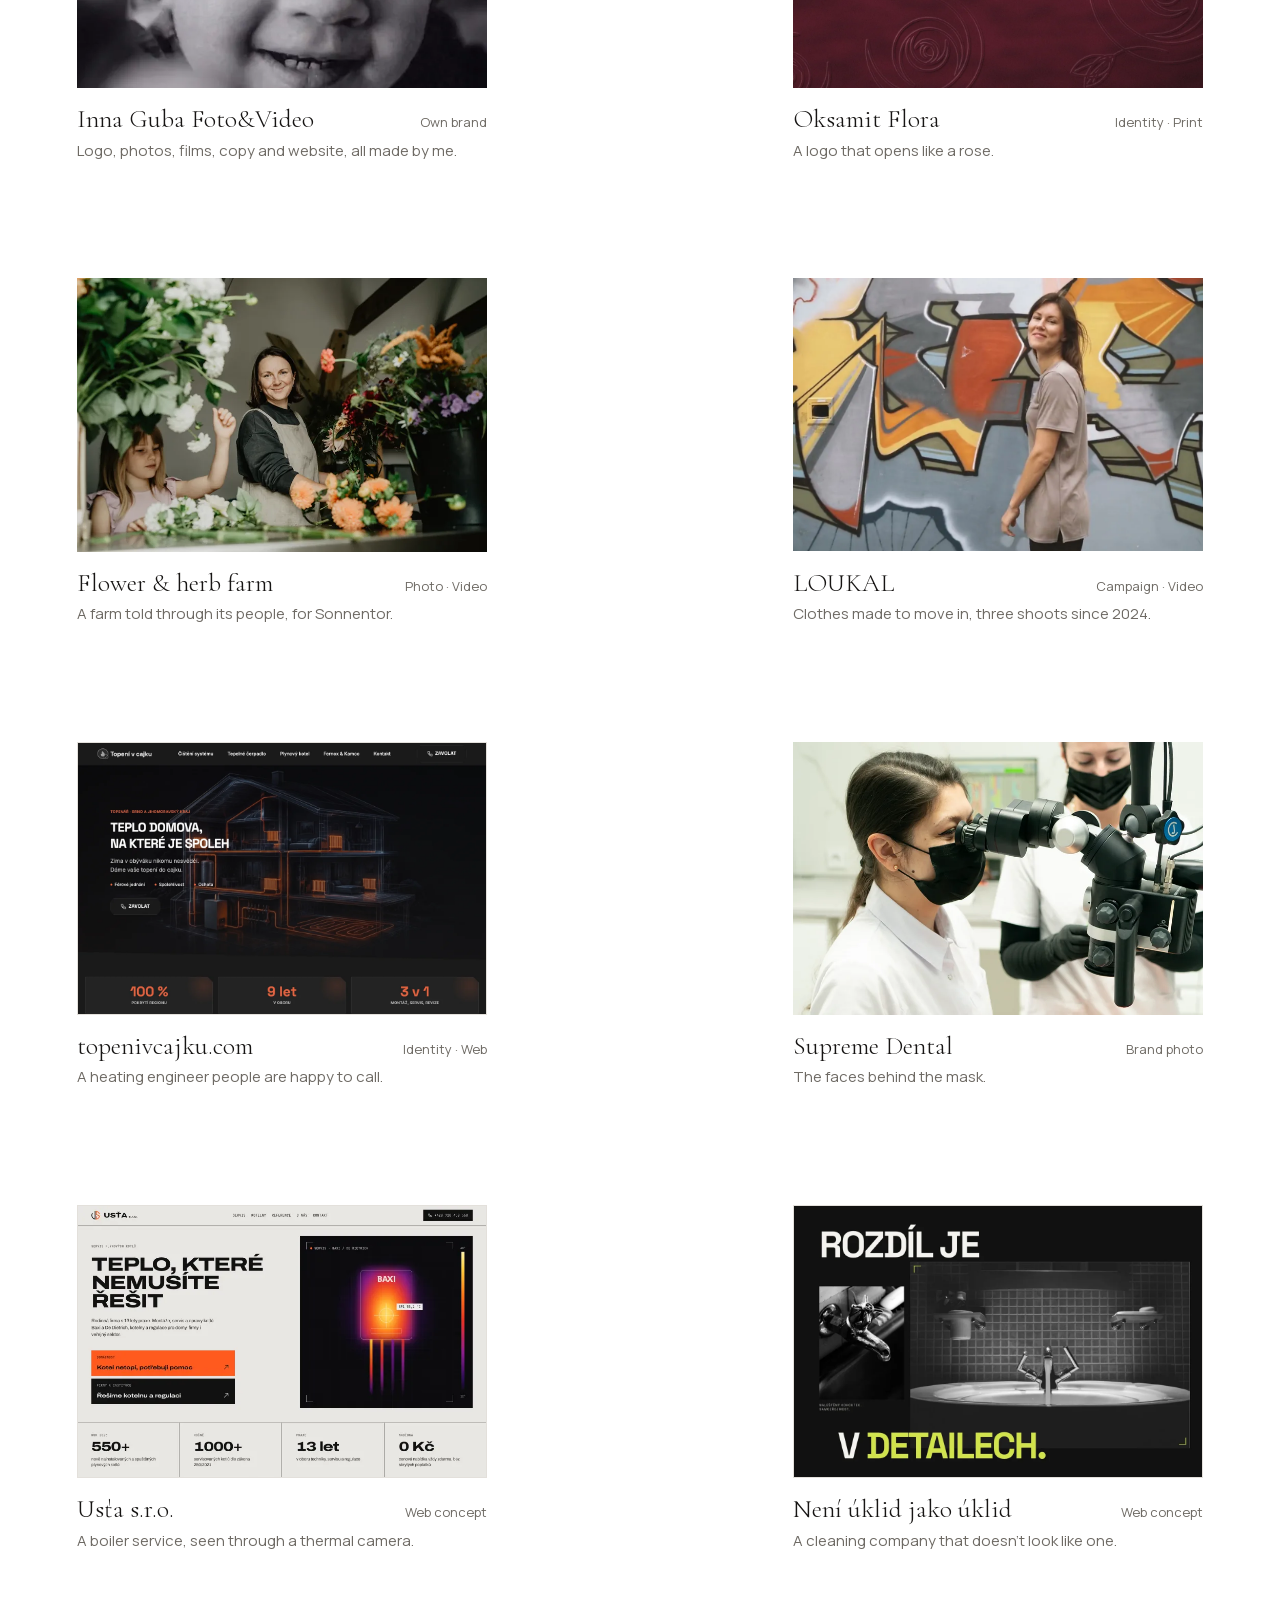
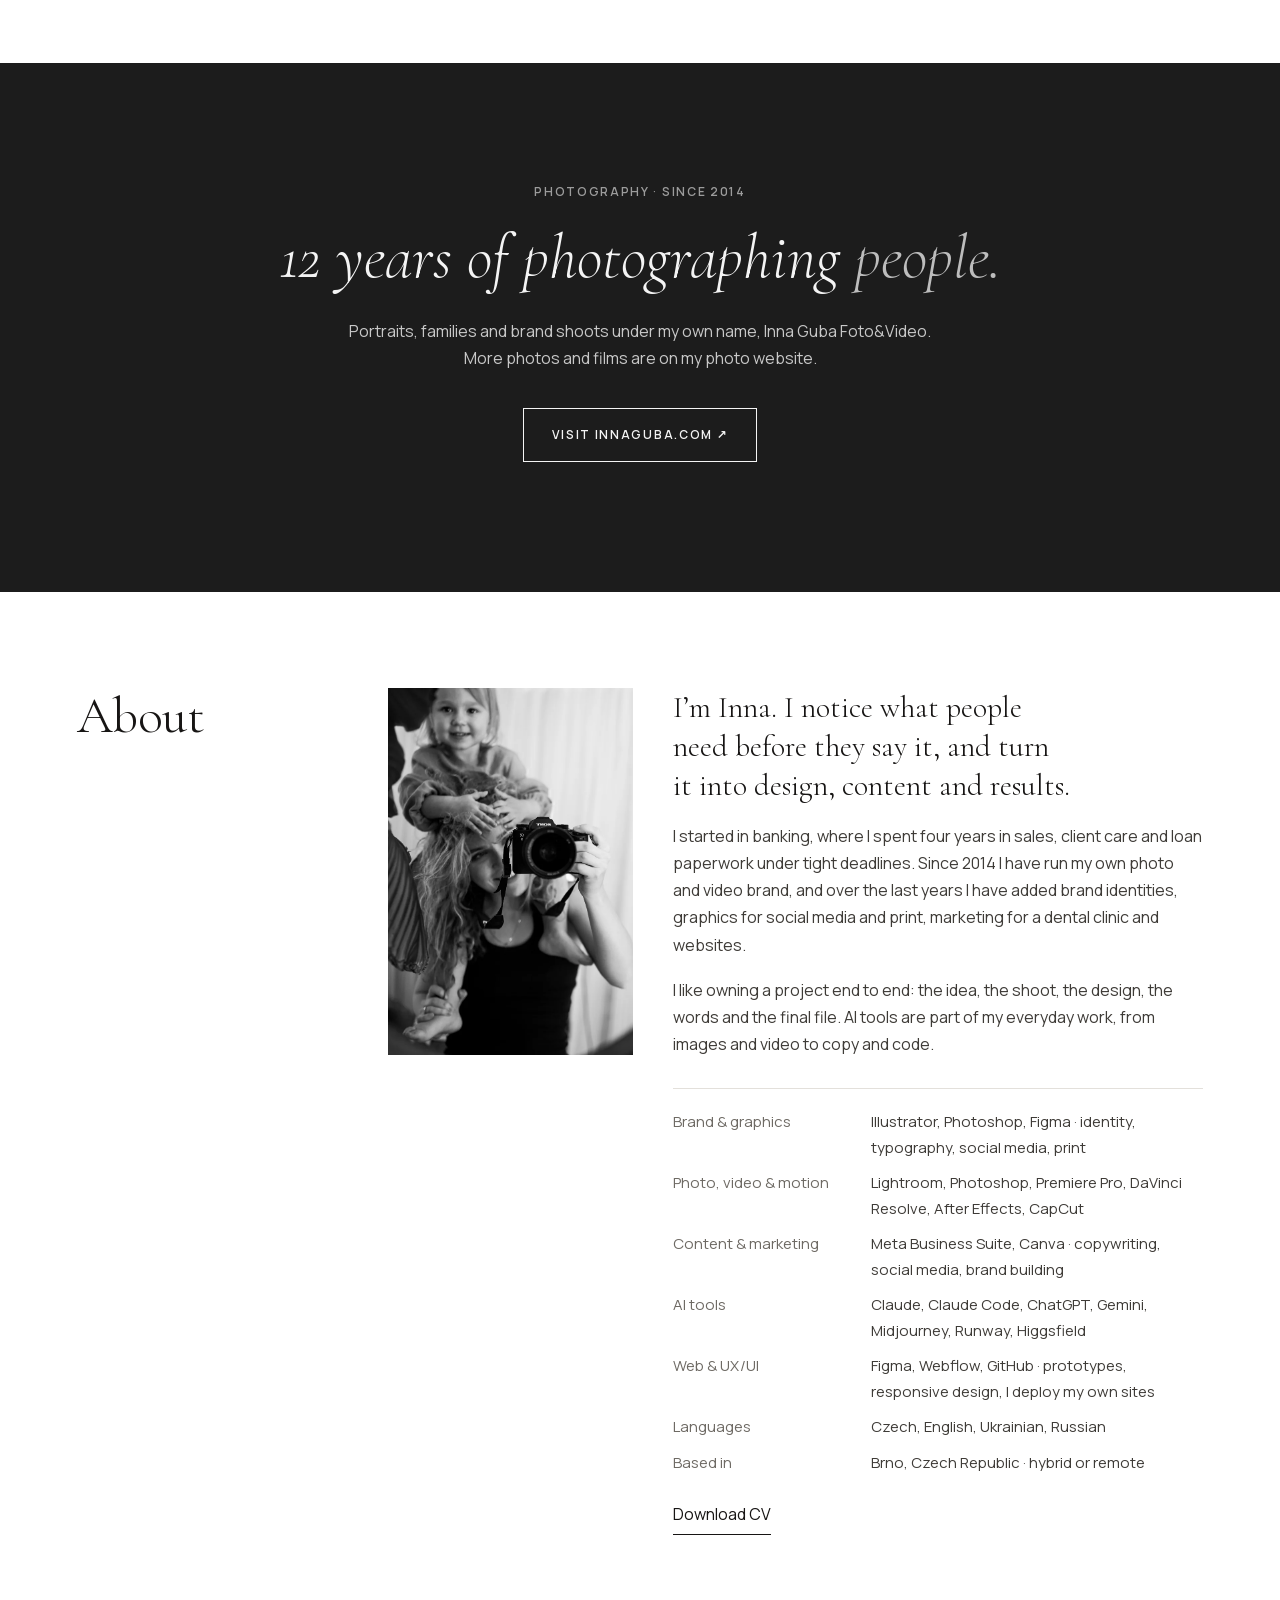
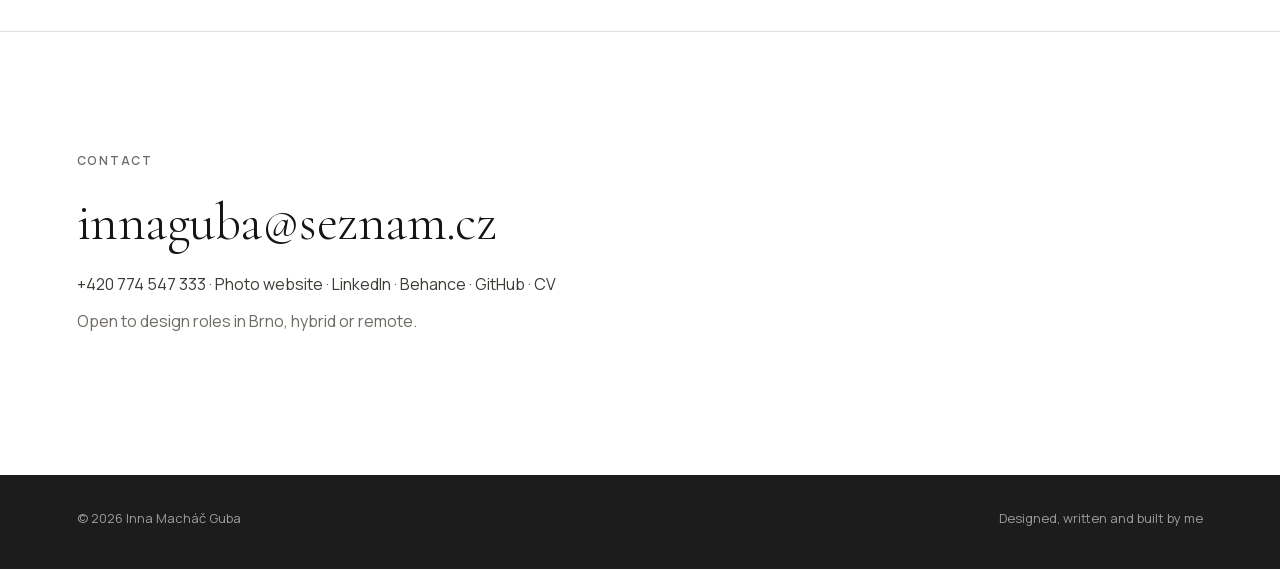
==== commit 12417492: "Hero intro: balanced line lengths instead of a hand-placed nbsp Co-Authored-By: Claude Opus 5.5 <nor" ====
--- a/index.html
+++ b/index.html
@@ -21,7 +21,7 @@
 <link rel="icon" href="assets/img/favicon-32.png?v=4" sizes="32x32" type="image/png">
 <link rel="apple-touch-icon" href="assets/img/apple-touch-icon.png">
 <link rel="stylesheet" href="assets/css/main.css?v=42">
-<link rel="stylesheet" href="assets/css/portfolio.css?v=19">
+<link rel="stylesheet" href="assets/css/portfolio.css?v=20">
 <script>document.documentElement.classList.add('js')</script>
 <script type="application/ld+json">{"@context":"https://schema.org","@type":"Person","name":"Inna Macháč Guba","jobTitle":"Graphic and UX/UI designer, photographer and videographer","url":"https://portfolio.innaguba.com/","image":"https://portfolio.innaguba.com/assets/img/portrait.webp","email":"mailto:innaguba@seznam.cz","address":{"@type":"PostalAddress","addressLocality":"Brno","addressCountry":"CZ"},"knowsLanguage":["en","cs","uk","ru"],"knowsAbout":["Graphic design","Brand identity","Photography","Video production","Social media content","AI tools","Web design","UX/UI"],"sameAs":["https://www.linkedin.com/in/inna-mach%C3%A1%C4%8D-guba/","https://www.behance.net/innaguba","https://github.com/imgcode-art","https://design.innaguba.com/"]}</script>
 </head>
@@ -51,7 +51,7 @@
       </div>
     </div>
     <div class="hero-foot">
-      <p>12 years behind the camera and a designer’s hand for everything around it: brand&nbsp;identities, social media, print and websites. I work with AI tools every day and take every project from the first idea to the final file myself.</p>
+      <p>12 years behind the camera and a designer’s hand for everything around it: brand identities, social media, print and websites. I work with AI tools every day and take every project from the first idea to the final file myself.</p>
       <div class="hero-actions">
         <a class="btn" href="#work">See the work</a>
         <a class="line-link" href="cv/Inna_Machac_Guba_CV.pdf" target="_blank" rel="noopener">Download CV</a>
--- a/assets/css/portfolio.css
+++ b/assets/css/portfolio.css
@@ -125,6 +125,8 @@
 
 /* text */
 .disc p,.hero-foot p{font-size:16px}
+/* short three-line intro: balance the lines so none runs past the others (Safari/Chrome wrap it differently at every width) */
+.hero-foot p{text-wrap:balance}
 .facts{font-size:15px}
 .contact-note,.strip-text{font-size:16px}
 
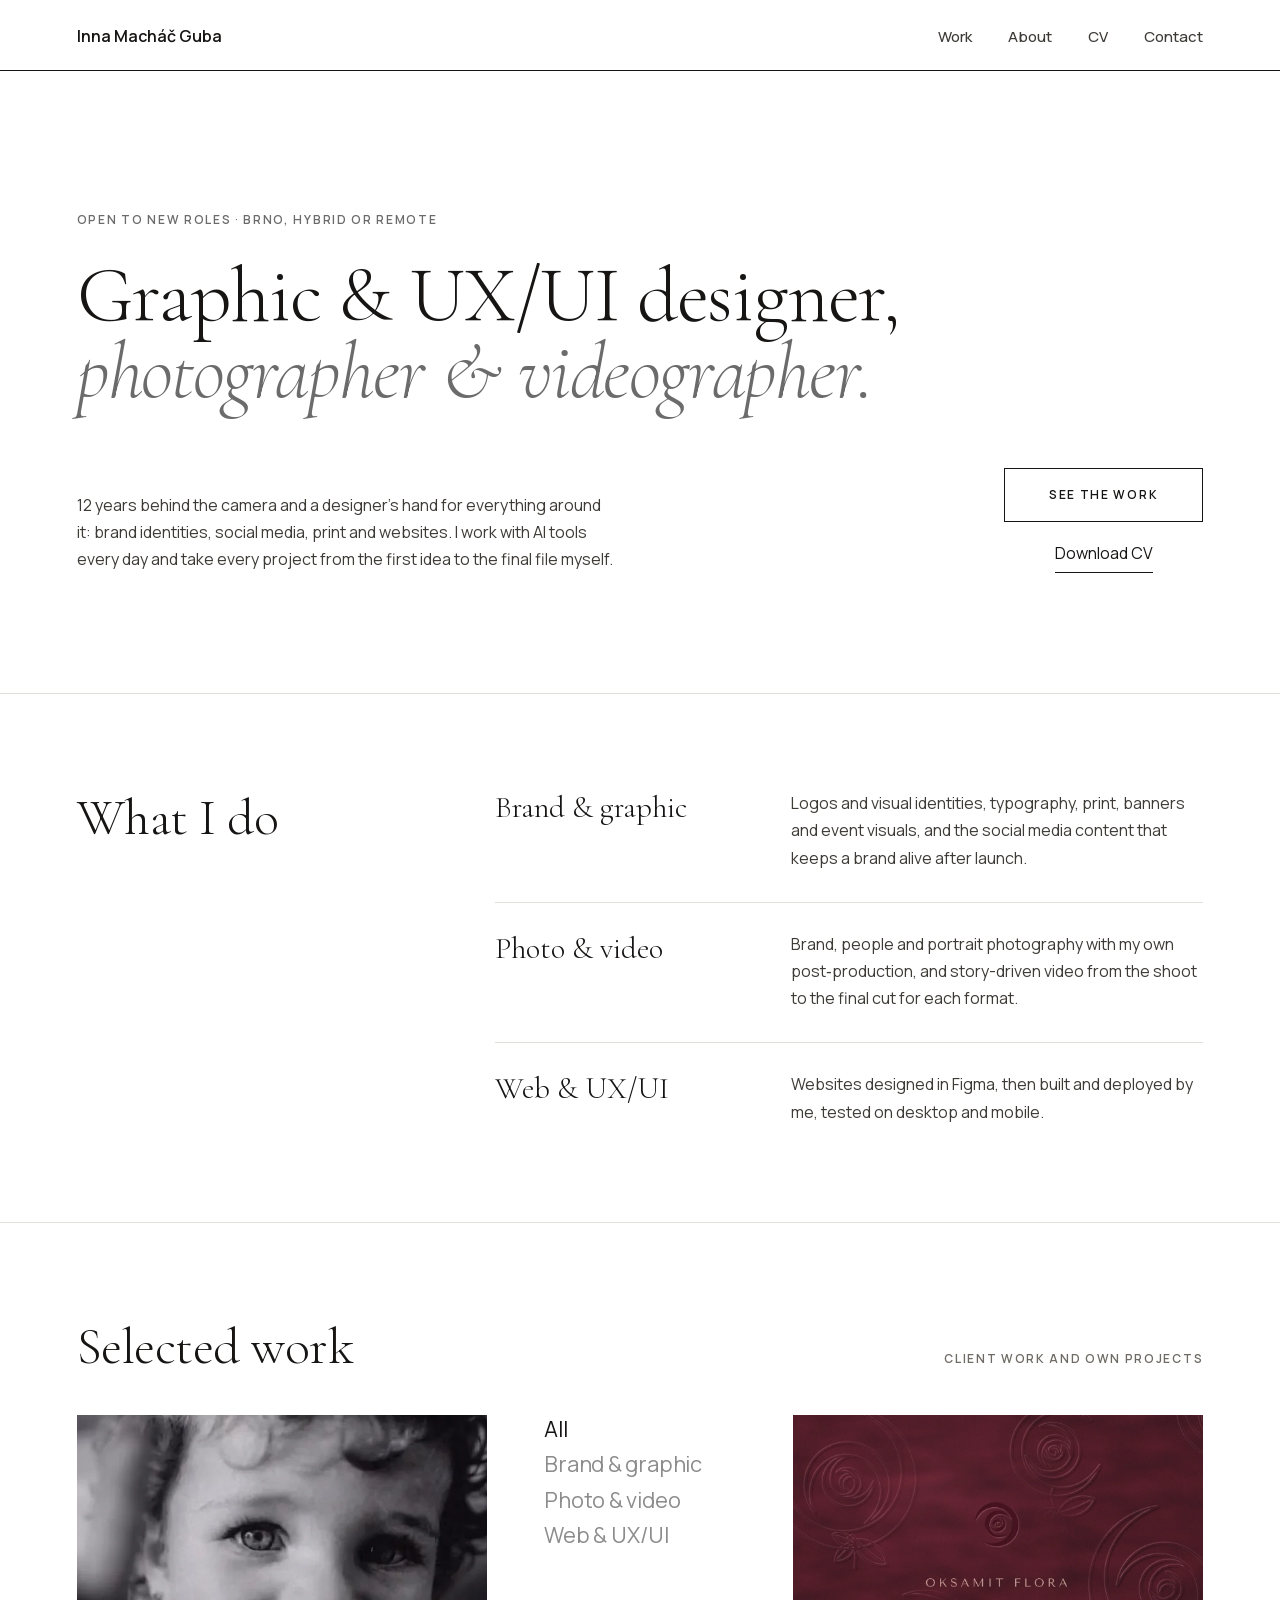
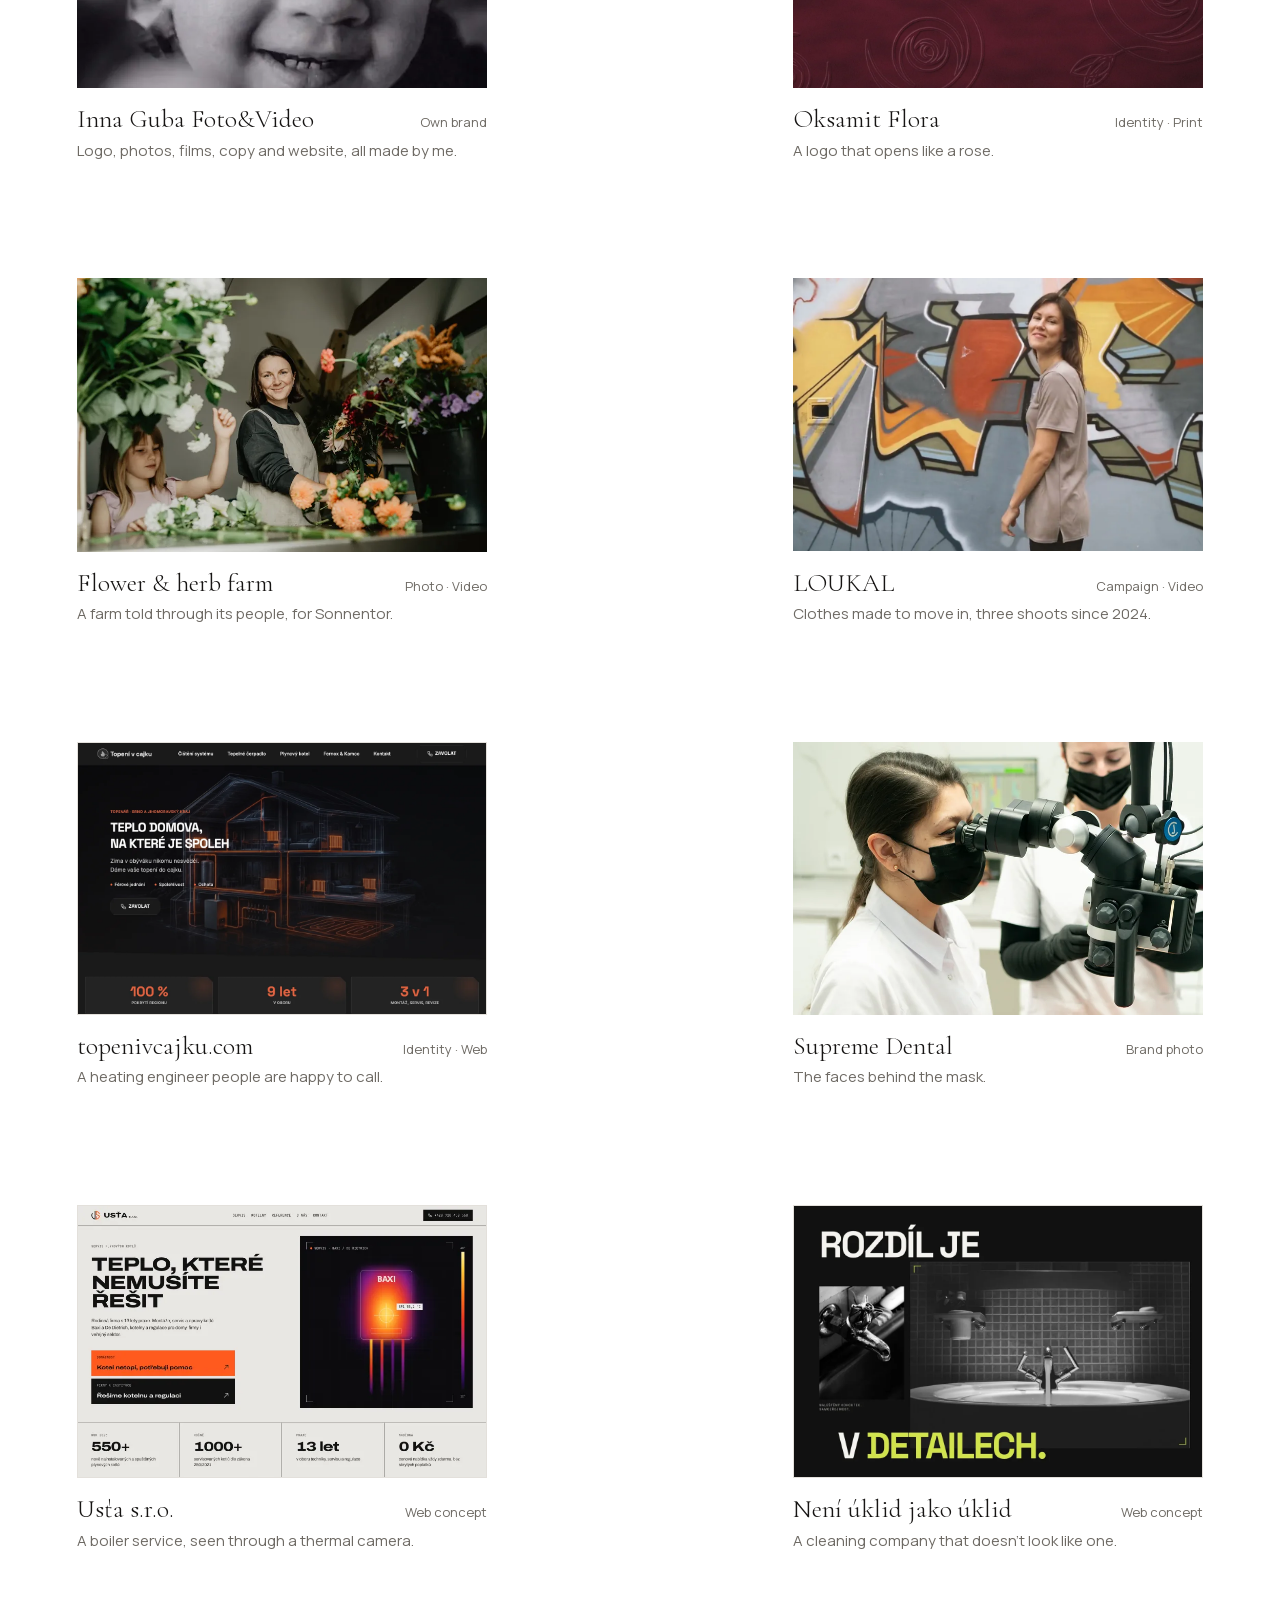
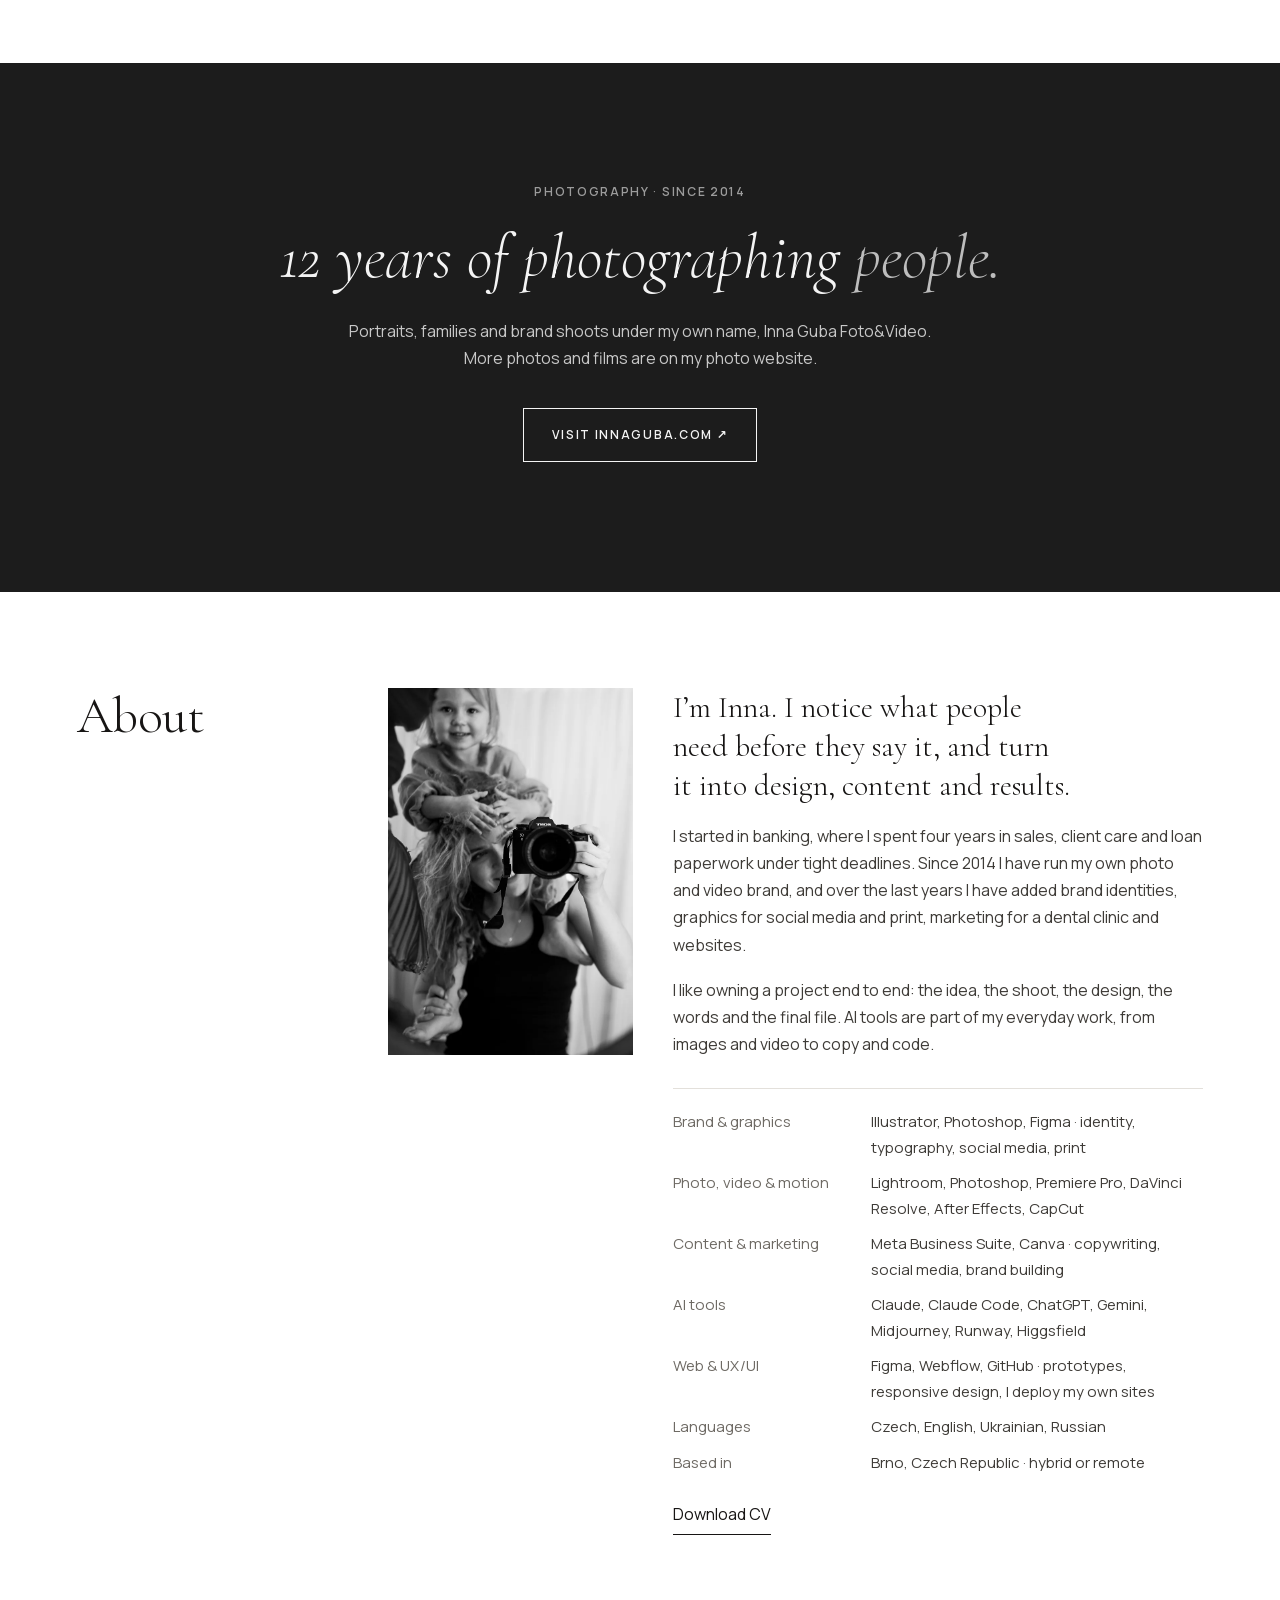
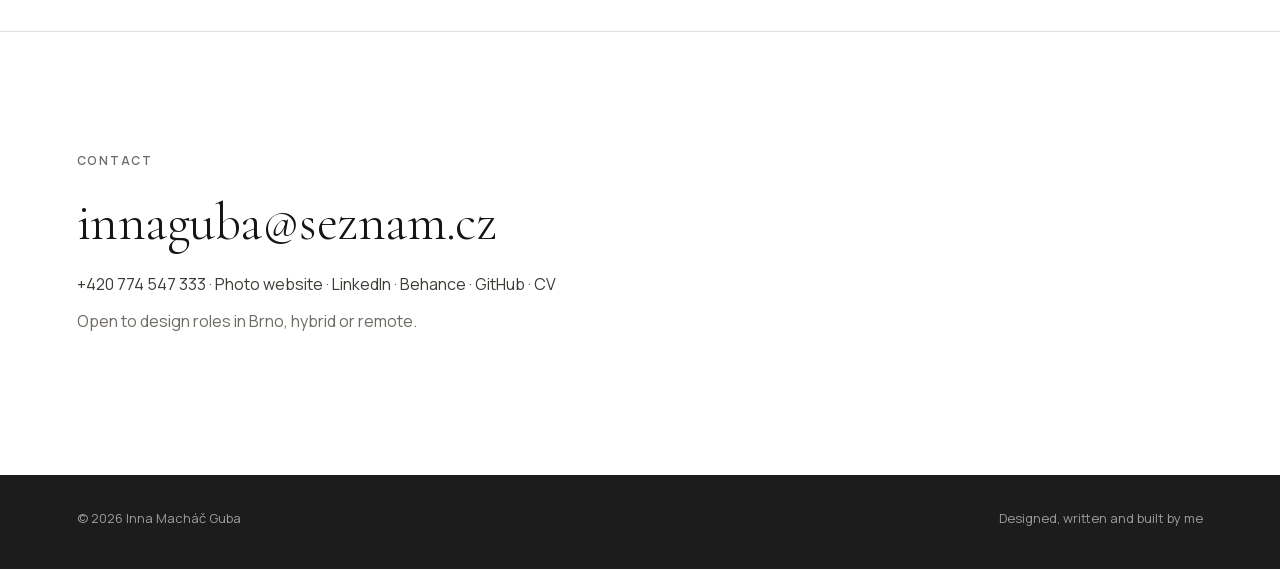
==== commit 0f1c91c1: "Hero: "See the work" sized to its label instead of a fixed 290px Co-Authored-By: Claude Opus 5.5 <no" ====
--- a/index.html
+++ b/index.html
@@ -21,7 +21,7 @@
 <link rel="icon" href="assets/img/favicon-32.png?v=4" sizes="32x32" type="image/png">
 <link rel="apple-touch-icon" href="assets/img/apple-touch-icon.png">
 <link rel="stylesheet" href="assets/css/main.css?v=42">
-<link rel="stylesheet" href="assets/css/portfolio.css?v=20">
+<link rel="stylesheet" href="assets/css/portfolio.css?v=21">
 <script>document.documentElement.classList.add('js')</script>
 <script type="application/ld+json">{"@context":"https://schema.org","@type":"Person","name":"Inna Macháč Guba","jobTitle":"Graphic and UX/UI designer, photographer and videographer","url":"https://portfolio.innaguba.com/","image":"https://portfolio.innaguba.com/assets/img/portrait.webp","email":"mailto:innaguba@seznam.cz","address":{"@type":"PostalAddress","addressLocality":"Brno","addressCountry":"CZ"},"knowsLanguage":["en","cs","uk","ru"],"knowsAbout":["Graphic design","Brand identity","Photography","Video production","Social media content","AI tools","Web design","UX/UI"],"sameAs":["https://www.linkedin.com/in/inna-mach%C3%A1%C4%8D-guba/","https://www.behance.net/innaguba","https://github.com/imgcode-art","https://design.innaguba.com/"]}</script>
 </head>
--- a/assets/css/portfolio.css
+++ b/assets/css/portfolio.css
@@ -10,7 +10,7 @@
 
 .hero h1{max-width:none;font-size:clamp(44px,6.2vw,88px)}
 .hero-actions{display:flex;flex-direction:column;align-items:center;gap:18px}
-.hero-actions .btn{width:290px;text-align:center}
+.hero-actions .btn{padding-inline:44px;text-align:center}
 
 /* What I do: five disciplines on one line, numbered, hairline on top */
 /* What I do: heading on the left, the same three disciplines as the work filter on the right */
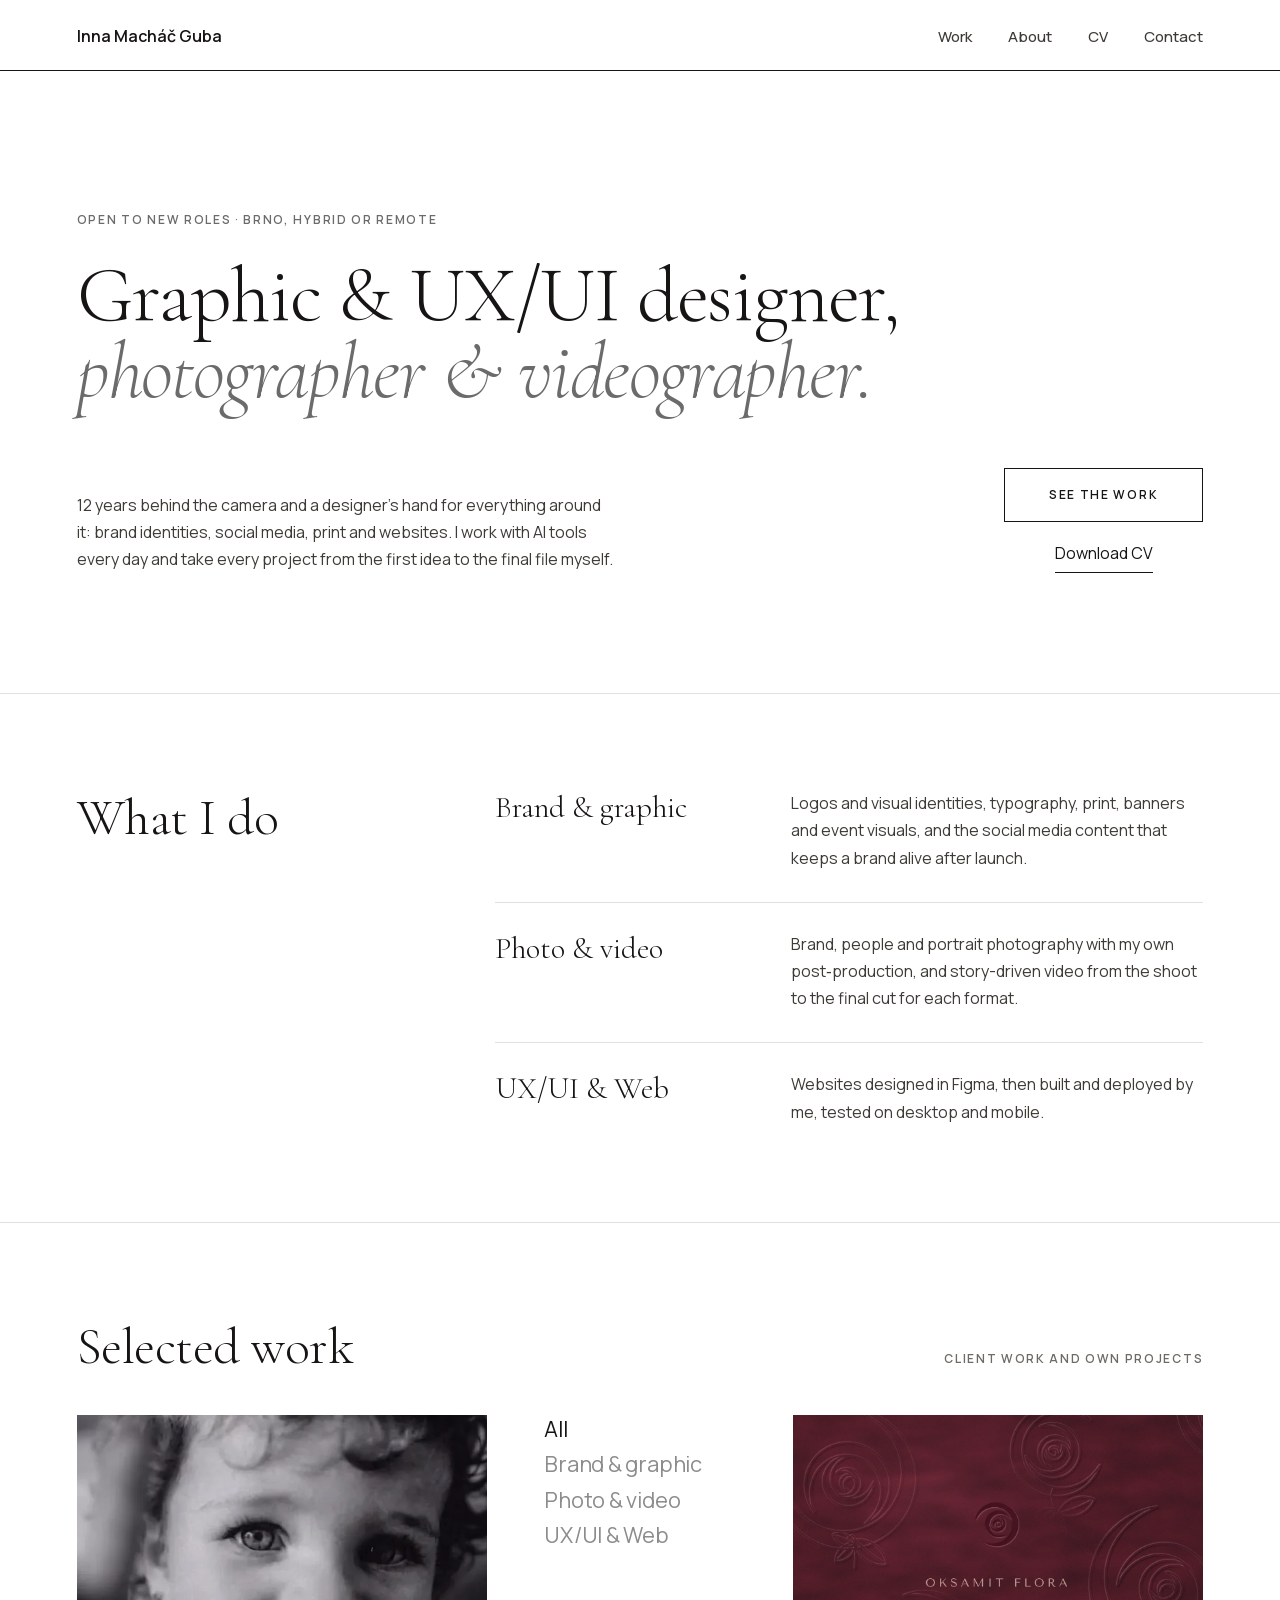
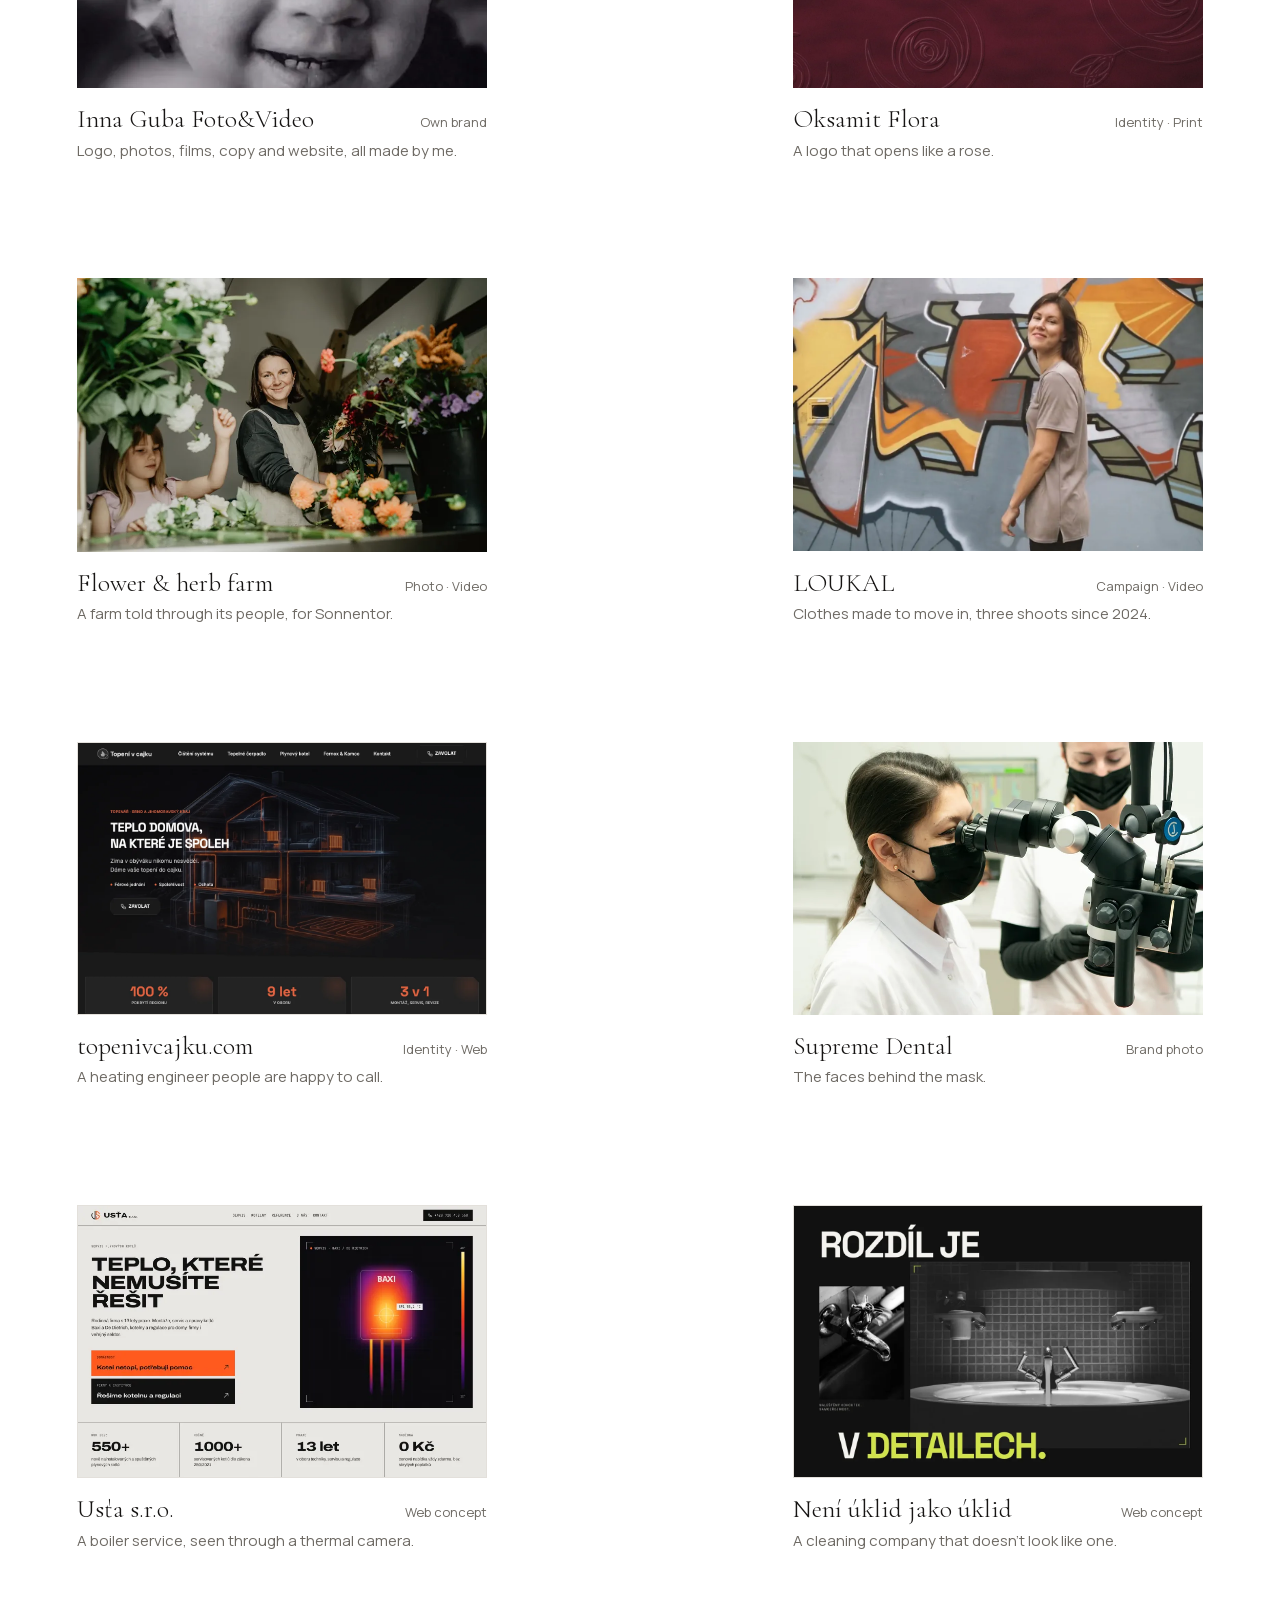
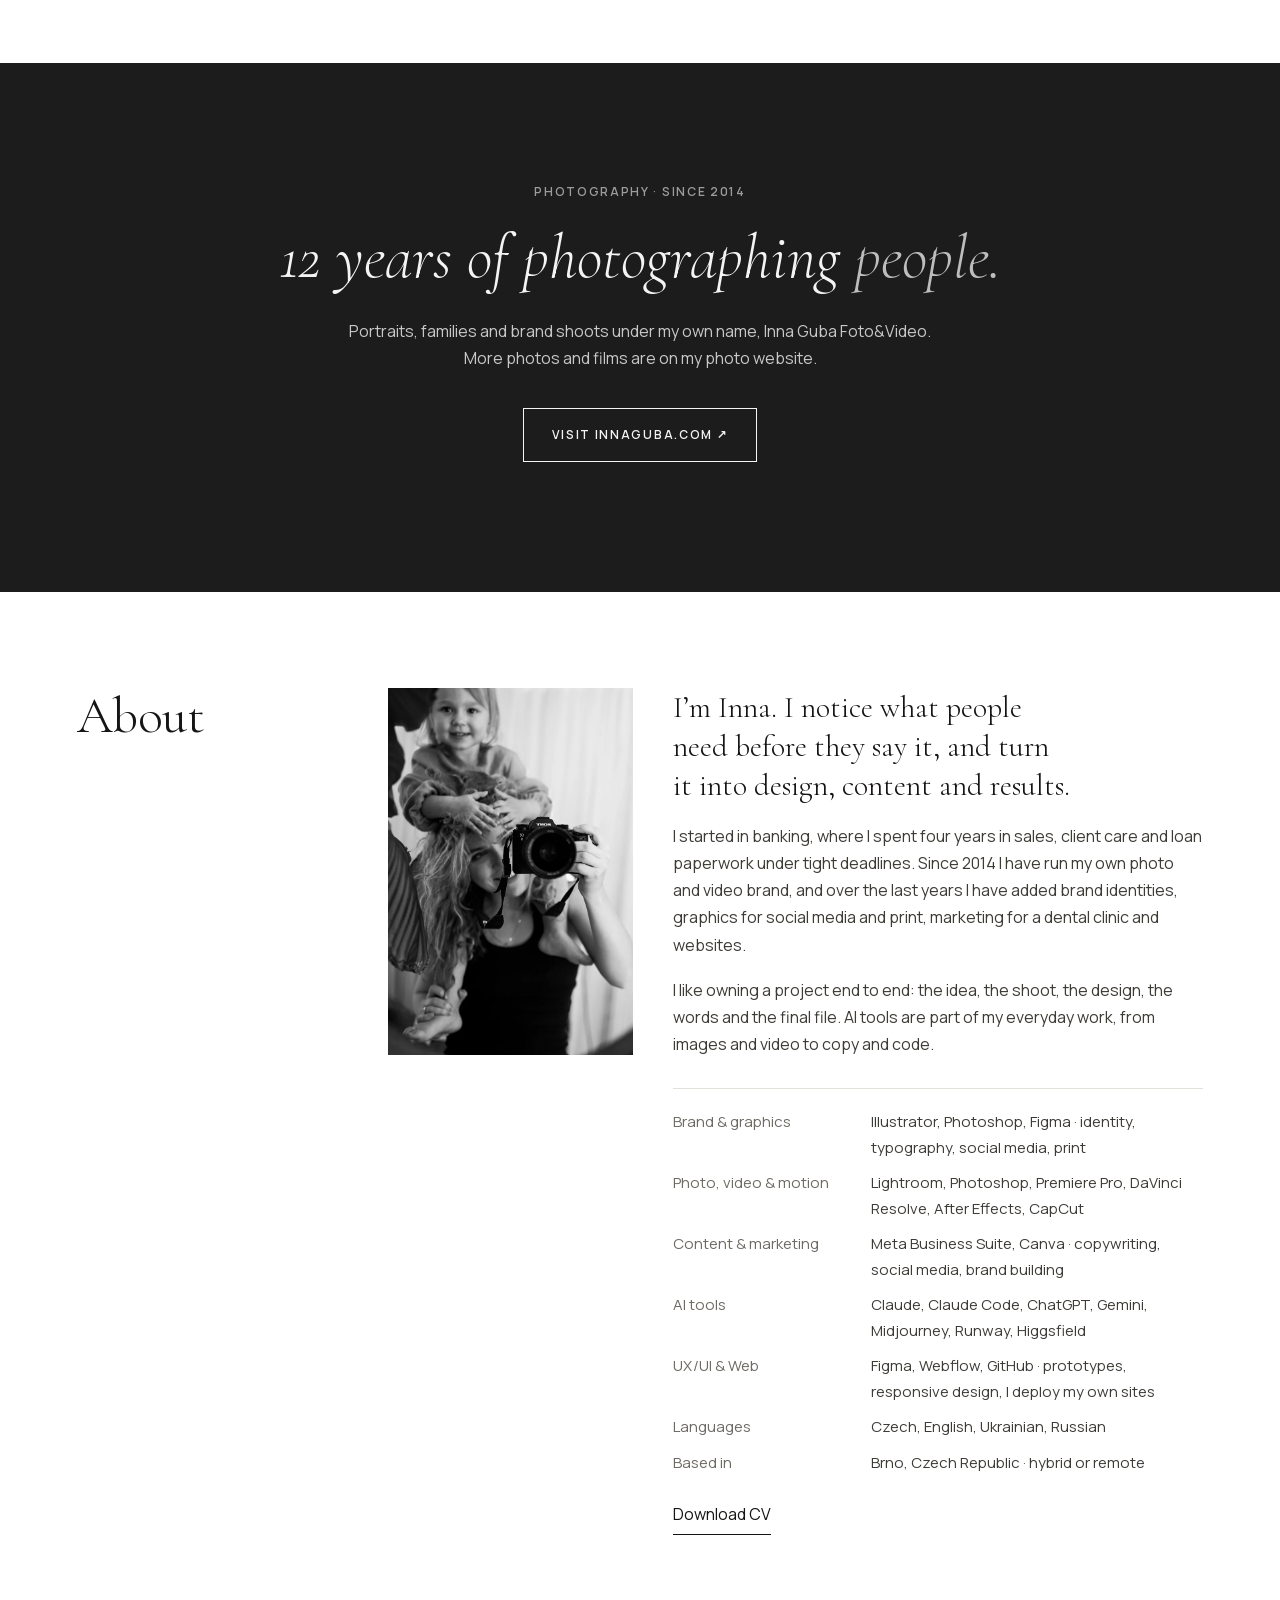
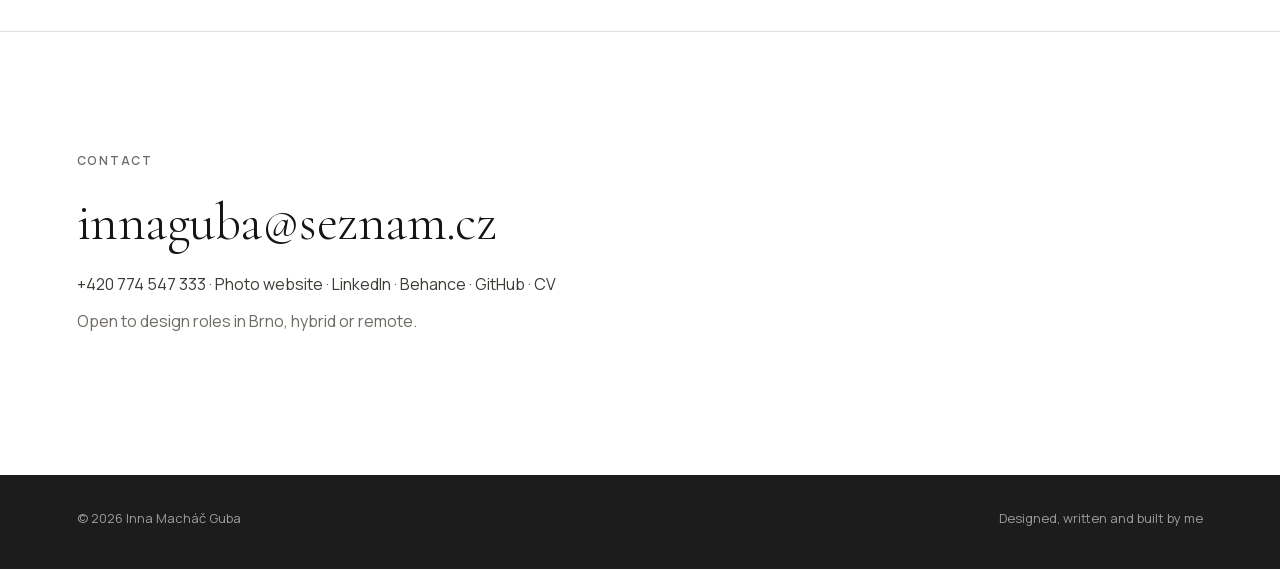
==== commit ad214328: "Lead with the keyword: UX/UI & Web (What I do, filter, about facts, CV) Co-Authored-By: Claude Opus " ====
--- a/index.html
+++ b/index.html
@@ -74,7 +74,7 @@
           <p>Brand, people and portrait photography with my own post‑production, and story-driven video from the shoot to the final cut for each format.</p>
         </li>
         <li>
-          <h3>Web &amp; UX/UI</h3>
+          <h3>UX/UI &amp; Web</h3>
           <p>Websites designed in Figma, then built and deployed by me, tested on desktop and mobile.</p>
         </li>
       </ol>
@@ -94,7 +94,7 @@
         <button type="button" data-cat="all" aria-pressed="true">All</button>
         <button type="button" data-cat="brand" aria-pressed="false">Brand &amp; graphic</button>
         <button type="button" data-cat="photo" aria-pressed="false">Photo &amp; video</button>
-        <button type="button" data-cat="web" aria-pressed="false">Web &amp; UX/UI</button>
+        <button type="button" data-cat="web" aria-pressed="false">UX/UI &amp; Web</button>
       </nav>
       <div class="wx-col wx-l"></div>
       <div class="wx-col wx-r"></div>
@@ -168,7 +168,7 @@
           <dt>Photo, video &amp; motion</dt><dd>Lightroom, Photoshop, Premiere Pro, DaVinci Resolve, After Effects, CapCut</dd>
           <dt>Content &amp; marketing</dt><dd>Meta Business Suite, Canva · copywriting, social media, brand building</dd>
           <dt>AI tools</dt><dd>Claude, Claude Code, ChatGPT, Gemini, Midjourney, Runway, Higgsfield</dd>
-          <dt>Web &amp; UX/UI</dt><dd>Figma, Webflow, GitHub · prototypes, responsive design, I deploy my own sites</dd>
+          <dt>UX/UI &amp; Web</dt><dd>Figma, Webflow, GitHub · prototypes, responsive design, I deploy my own sites</dd>
           <dt>Languages</dt><dd>Czech, English, Ukrainian, Russian</dd>
           <dt>Based in</dt><dd>Brno, Czech Republic · hybrid or remote</dd>
         </dl>
